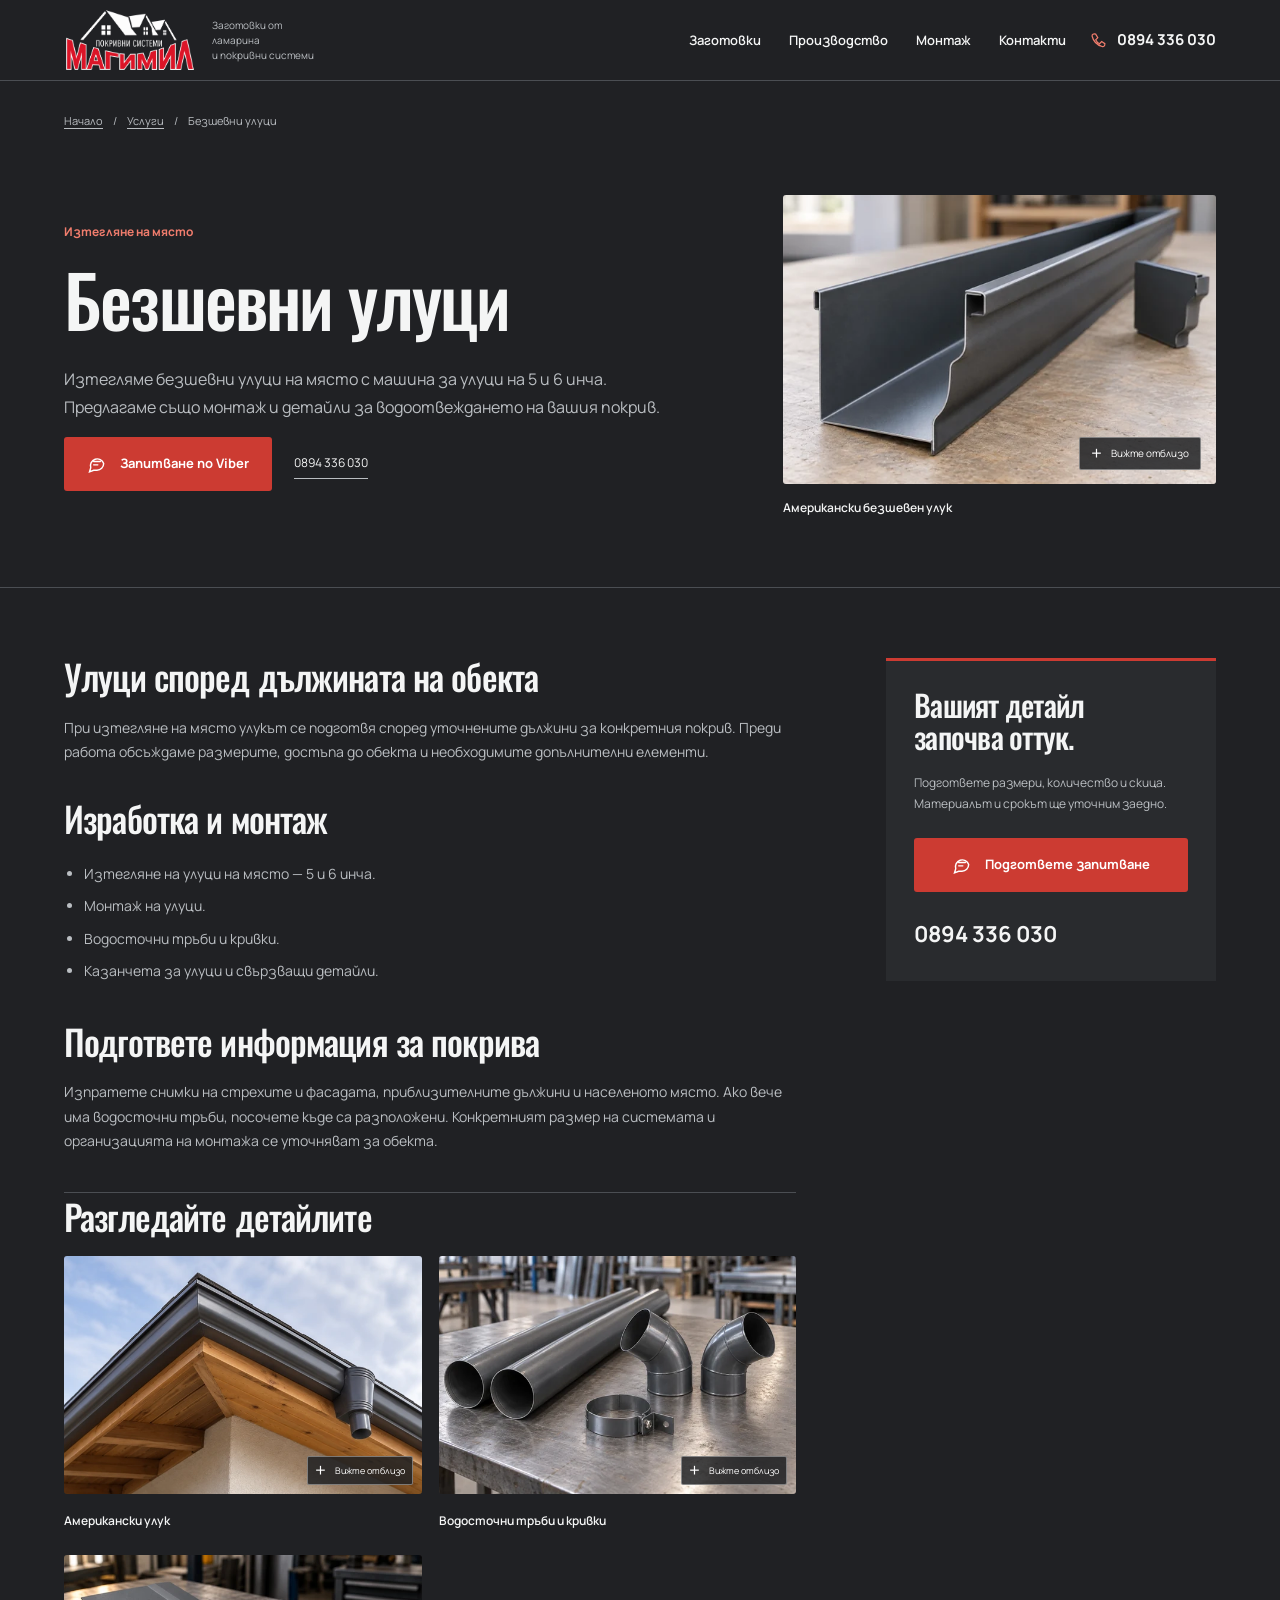
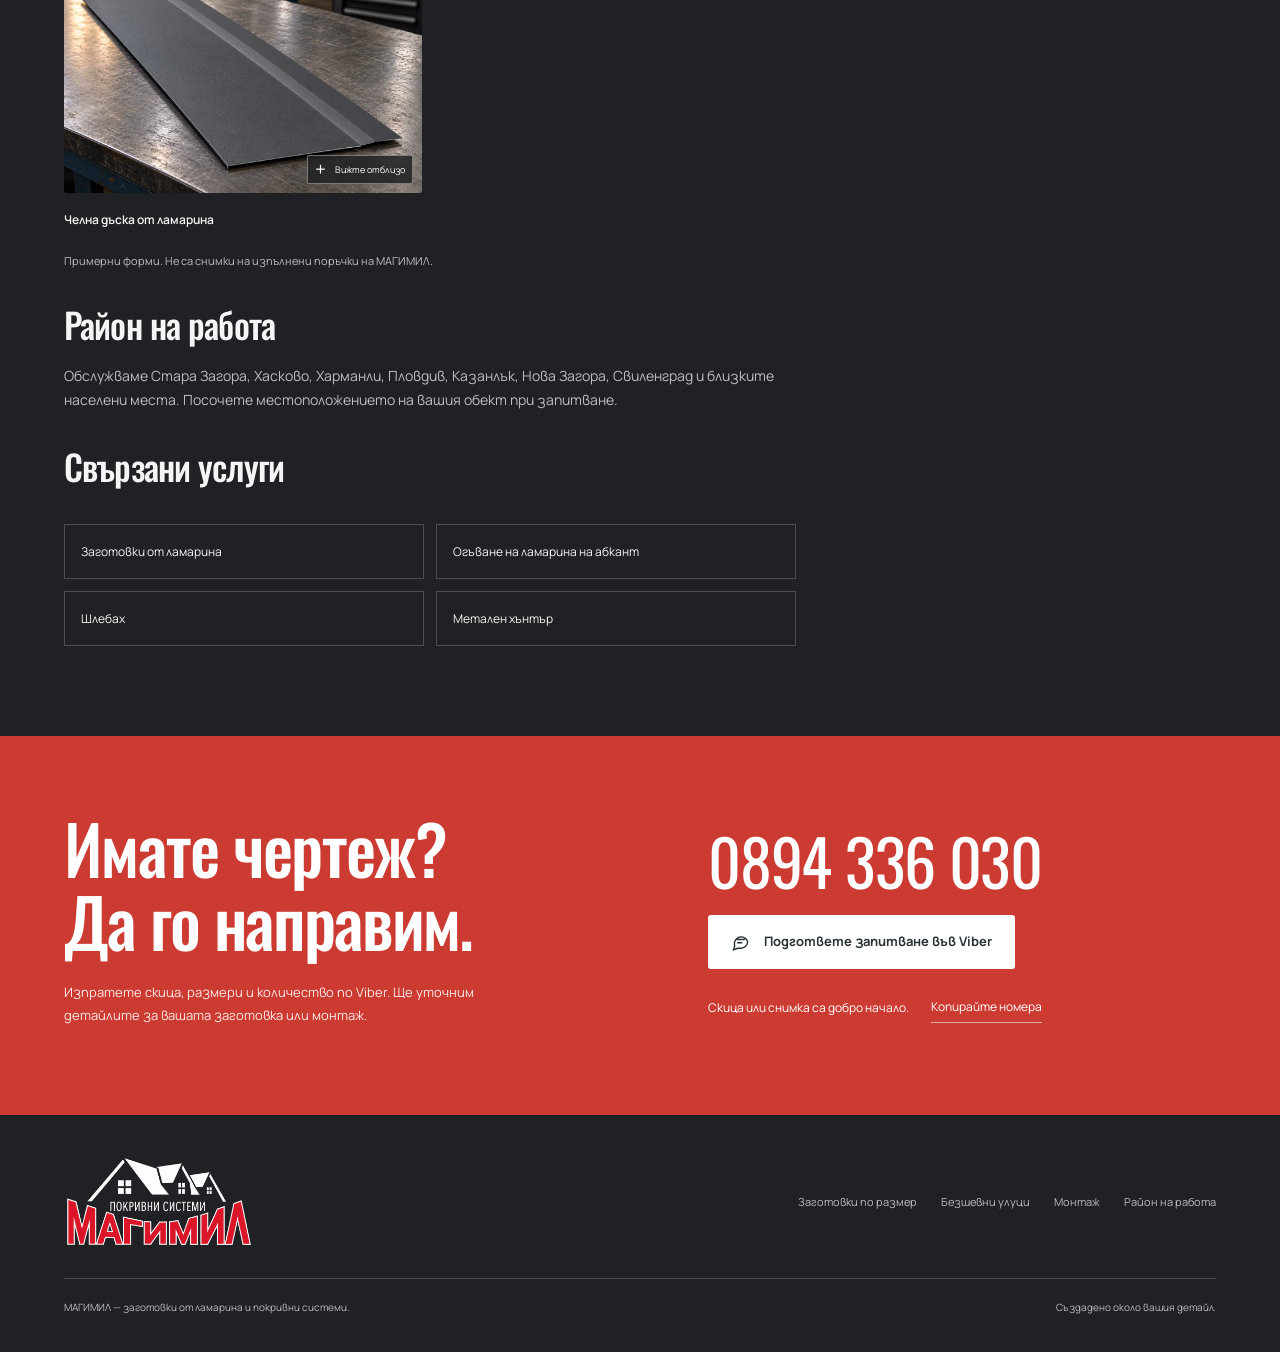
==== bezshevni-uluci/index.html @ cc6c85c7 "Initial commit" ====
<!doctype html>
<html lang="bg" data-theme="dark"><head><meta charset="utf-8"><meta name="viewport" content="width=device-width, initial-scale=1"><meta name="robots" content="noindex,follow"><meta name="theme-color" content="#202124"><title>Безшевни улуци 5 и 6 инча на място | МАГИМИЛ</title><meta name="description" content="Американски безшевни улуци 5 и 6 инча — изтегляне на място и монтаж от МАГИМИЛ. Стара Загора, Хасково, Пловдив и региона. Запитвания по Viber."><link rel="canonical" href="https://magimil.bg/bezshevni-uluci/"><meta property="og:type" content="website"><meta property="og:locale" content="bg_BG"><meta property="og:site_name" content="МАГИМИЛ"><meta property="og:title" content="Безшевни улуци 5 и 6 инча на място | МАГИМИЛ"><meta property="og:description" content="Американски безшевни улуци 5 и 6 инча — изтегляне на място и монтаж от МАГИМИЛ. Стара Загора, Хасково, Пловдив и региона. Запитвания по Viber."><meta property="og:url" content="https://magimil.bg/bezshevni-uluci/"><meta property="og:image" content="https://magimil.bg/assets/photos/gutters-1200.webp"><meta property="og:image:alt" content="Американски безшевен улук с характерен оформен преден ръб и отворено сечение"><meta name="twitter:card" content="summary_large_image"><meta name="twitter:title" content="Безшевни улуци 5 и 6 инча на място | МАГИМИЛ"><meta name="twitter:description" content="Американски безшевни улуци 5 и 6 инча — изтегляне на място и монтаж от МАГИМИЛ. Стара Загора, Хасково, Пловдив и региона. Запитвания по Viber."><meta name="twitter:image" content="https://magimil.bg/assets/photos/gutters-1200.webp"><link rel="icon" type="image/svg+xml" href="../assets/favicon.svg"><link rel="preload" href="../assets/Oswald.ttf" as="font" type="font/ttf" crossorigin><link rel="stylesheet" href="../assets/site.css?v=10"><script type="application/ld+json">{"@context": "https://schema.org", "@graph": [{"@type": "Organization", "@id": "https://magimil.bg/#organization", "name": "МАГИМИЛ", "alternateName": "MAGIMIL", "url": "https://magimil.bg/", "logo": "https://magimil.bg/assets/magimil-logo.png", "telephone": "+359894336030", "areaServed": [{"@type": "City", "name": "Стара Загора"}, {"@type": "City", "name": "Хасково"}, {"@type": "City", "name": "Харманли"}, {"@type": "City", "name": "Пловдив"}, {"@type": "City", "name": "Казанлък"}, {"@type": "City", "name": "Нова Загора"}, {"@type": "City", "name": "Свиленград"}]}, {"@type": "WebSite", "@id": "https://magimil.bg/#website", "name": "МАГИМИЛ", "url": "https://magimil.bg/", "inLanguage": "bg", "publisher": {"@id": "https://magimil.bg/#organization"}}, {"@type": "Service", "name": "Безшевни улуци", "description": "Американски безшевни улуци 5 и 6 инча — изтегляне на място и монтаж от МАГИМИЛ. Стара Загора, Хасково, Пловдив и региона. Запитвания по Viber.", "url": "https://magimil.bg/bezshevni-uluci/", "provider": {"@id": "https://magimil.bg/#organization"}, "areaServed": [{"@type": "City", "name": "Стара Загора"}, {"@type": "City", "name": "Хасково"}, {"@type": "City", "name": "Харманли"}, {"@type": "City", "name": "Пловдив"}, {"@type": "City", "name": "Казанлък"}, {"@type": "City", "name": "Нова Загора"}, {"@type": "City", "name": "Свиленград"}]}, {"@type": "BreadcrumbList", "itemListElement": [{"@type": "ListItem", "position": 1, "name": "Начало", "item": "https://magimil.bg/"}, {"@type": "ListItem", "position": 2, "name": "Безшевни улуци", "item": "https://magimil.bg/bezshevni-uluci/"}]}, {"@type": "WebPage", "@id": "https://magimil.bg/bezshevni-uluci/#webpage", "url": "https://magimil.bg/bezshevni-uluci/", "name": "Безшевни улуци 5 и 6 инча на място | МАГИМИЛ", "description": "Американски безшевни улуци 5 и 6 инча — изтегляне на място и монтаж от МАГИМИЛ. Стара Загора, Хасково, Пловдив и региона. Запитвания по Viber.", "inLanguage": "bg", "isPartOf": {"@id": "https://magimil.bg/#website"}, "about": {"@id": "https://magimil.bg/#organization"}, "primaryImageOfPage": {"@type": "ImageObject", "url": "https://magimil.bg/assets/photos/gutters-1200.webp"}}]}</script><script defer src="../assets/site.js?v=13"></script></head><body><a class="skip-link" href="#main">Към съдържанието</a>
<header class="site-header"><div class="wrap header-inner"><a class="brand" href="../" aria-label="МАГИМИЛ — начална страница"><span class="brand-logo"><img src="../assets/magimil-logo.webp?v=17" alt="МАГИМИЛ — покривни системи" width="1449" height="712" decoding="async"></span><span class="brand-caption">Заготовки от ламарина<br>и покривни системи</span></a><nav id="main-nav" class="main-nav" aria-label="Основна навигация"><a href="../#zagotovki">Заготовки</a><a href="../#proizvodstvo">Производство</a><a href="../montazh/">Монтаж</a><a href="../#kontakti">Контакти</a></nav><a class="header-phone" href="tel:+359894336030"><svg viewBox="0 0 24 24" fill="none" stroke="currentColor" stroke-width="1.7" aria-hidden="true"><path d="m8 3 3 5-3 3c1.2 2.7 2.9 4.4 5.5 5.5l3-3 4.5 3c0 3-1.6 5-4 4C9 18 5 14 3 6 2.5 3.5 5 2 8 3Z"/></svg>0894 336 030</a><button class="menu-button" aria-label="Отворете менюто" aria-expanded="false" aria-controls="main-nav"><svg viewBox="0 0 24 24" fill="none" stroke="currentColor" stroke-width="1.7" aria-hidden="true"><path d="M3 7h18M3 12h18M3 17h18"/></svg></button></div></header><main id="main"><div class="wrap breadcrumb"><a href="../">Начало</a><span>/</span><a href="../#zagotovki">Услуги</a><span>/</span>Безшевни улуци</div><section class="detail-hero"><div class="wrap detail-grid"><div><span class="section-kicker">Изтегляне на място</span><h1>Безшевни улуци</h1><p class="detail-lead">Изтегляме безшевни улуци на място с машина за улуци на 5 и 6 инча. Предлагаме също монтаж и детайли за водоотвеждането на вашия покрив.</p><div class="actions"><button class="button" type="button" data-enquiry="Безшевни улуци"><svg viewBox="0 0 24 24" fill="none" stroke="currentColor" stroke-width="1.7" aria-hidden="true"><path d="M20 11.5a8 8 0 0 1-8 8H8l-5 2 1.5-5A8 8 0 1 1 20 11.5Z"/><path d="M8 9h8M8 13h5" stroke-linecap="round"/></svg>Запитване по Viber</button><a class="text-link" href="tel:+359894336030">0894 336 030</a></div></div><figure class="photo-figure detail-feature"><button type="button" class="photo-zoom" data-photo="../assets/photos/gutters-1200.webp?v=17" data-photo-width="1536" data-photo-real="false" data-photo-title="Американски безшевен улук" data-photo-caption="Конкретното сечение се уточнява по чертеж." aria-label="Увеличете: Американски безшевен улук"><img class="" src="../assets/photos/gutters-1200.webp?v=17" srcset="../assets/photos/gutters-600.webp?v=17 600w, ../assets/photos/gutters-1200.webp?v=17 1200w" sizes="(max-width: 600px) calc(100vw - 40px), (max-width: 850px) 85vw, 45vw" width="1536" height="1024" alt="Илюстративен кадър: Американски безшевен улук с характерен оформен преден ръб и отворено сечение" loading="eager" decoding="async"><span class="photo-zoom-hint">Вижте отблизо</span></button><figcaption><strong>Американски безшевен улук</strong></figcaption></figure></div></section><section class="detail-content"><div class="wrap detail-content-grid"><article class="article"><h2>Улуци според дължината на обекта</h2><p>При изтегляне на място улукът се подготвя според уточнените дължини за конкретния покрив. Преди работа обсъждаме размерите, достъпа до обекта и необходимите допълнителни елементи.</p><h2>Изработка и монтаж</h2><ul><li>Изтегляне на улуци на място — 5 и 6 инча.</li><li>Монтаж на улуци.</li><li>Водосточни тръби и кривки.</li><li>Казанчета за улуци и свързващи детайли.</li></ul><h2>Подгответе информация за покрива</h2><p>Изпратете снимки на стрехите и фасадата, приблизителните дължини и населеното място. Ако вече има водосточни тръби, посочете къде са разположени. Конкретният размер на системата и организацията на монтажа се уточняват за обекта.</p><section class="service-gallery" id="detail-gallery"><h2>Разгледайте детайлите</h2><div class="service-gallery-grid"><figure class="photo-figure "><button type="button" class="photo-zoom" data-photo="../assets/photos/rain-hopper-1200.webp?v=17" data-photo-width="1536" data-photo-real="false" data-photo-title="Американски улук" data-photo-caption="Конкретното сечение се уточнява по чертеж." aria-label="Увеличете: Американски улук"><img class="" src="../assets/photos/rain-hopper-1200.webp?v=17" srcset="../assets/photos/rain-hopper-600.webp?v=17 600w, ../assets/photos/rain-hopper-1200.webp?v=17 1200w" sizes="(max-width: 600px) calc(100vw - 40px), (max-width: 850px) 85vw, 45vw" width="1536" height="1024" alt="Илюстративен кадър: Американски улук в антрацит, монтиран по стрехата на къща" loading="lazy" decoding="async"><span class="photo-zoom-hint">Вижте отблизо</span></button><figcaption><strong>Американски улук</strong></figcaption></figure><figure class="photo-figure "><button type="button" class="photo-zoom" data-photo="../assets/photos/downpipes-1200.webp?v=17" data-photo-width="1536" data-photo-real="false" data-photo-title="Водосточни тръби и кривки" data-photo-caption="Конкретното сечение се уточнява по чертеж." aria-label="Увеличете: Водосточни тръби и кривки"><img class="" src="../assets/photos/downpipes-1200.webp?v=17" srcset="../assets/photos/downpipes-600.webp?v=17 600w, ../assets/photos/downpipes-1200.webp?v=17 1200w" sizes="(max-width: 600px) calc(100vw - 40px), (max-width: 850px) 85vw, 45vw" width="1536" height="1024" alt="Илюстративен кадър: Кръгли ламаринени водосточни тръби, кривки и монтажна скоба" loading="lazy" decoding="async"><span class="photo-zoom-hint">Вижте отблизо</span></button><figcaption><strong>Водосточни тръби и кривки</strong></figcaption></figure><figure class="photo-figure "><button type="button" class="photo-zoom" data-photo="../assets/photos/fascia-flashing-1200.webp?v=17" data-photo-width="1536" data-photo-real="false" data-photo-title="Челна дъска от ламарина" data-photo-caption="Конкретното сечение се уточнява по чертеж." aria-label="Увеличете: Челна дъска от ламарина"><img class="" src="../assets/photos/fascia-flashing-1200.webp?v=17" srcset="../assets/photos/fascia-flashing-600.webp?v=17 600w, ../assets/photos/fascia-flashing-1200.webp?v=17 1200w" sizes="(max-width: 600px) calc(100vw - 40px), (max-width: 850px) 85vw, 45vw" width="1536" height="1024" alt="Илюстративен кадър: Ламаринена челна дъска по предоставена мостра, с широка равна повърхност и плитка надлъжна сгъвка" loading="lazy" decoding="async"><span class="photo-zoom-hint">Вижте отблизо</span></button><figcaption><strong>Челна дъска от ламарина</strong></figcaption></figure></div><p class="photo-disclosure">Примерни форми. Не са снимки на изпълнени поръчки на МАГИМИЛ.</p></section><h2>Район на работа</h2><p>Обслужваме Стара Загора, Хасково, Харманли, Пловдив, Казанлък, Нова Загора, Свиленград и близките населени места. Посочете местоположението на вашия обект при запитване.</p><h2>Свързани услуги</h2><div class="related-links"><a href="../zagotovki-ot-lamarina/">Заготовки от ламарина</a><a href="../ogavane-na-lamarina-abkant/">Огъване на ламарина на абкант</a><a href="../shlebah/">Шлебах</a><a href="../metalen-hantar/">Метален хънтър</a></div></article><aside class="detail-aside"><h2>Вашият детайл<br>започва оттук.</h2><p>Подгответе размери, количество и скица. Материалът и срокът ще уточним заедно.</p><button class="button" type="button" data-enquiry="Безшевни улуци"><svg viewBox="0 0 24 24" fill="none" stroke="currentColor" stroke-width="1.7" aria-hidden="true"><path d="M20 11.5a8 8 0 0 1-8 8H8l-5 2 1.5-5A8 8 0 1 1 20 11.5Z"/><path d="M8 9h8M8 13h5" stroke-linecap="round"/></svg>Подгответе запитване</button><a class="aside-phone" href="tel:+359894336030">0894 336 030</a></aside></div></section><section class="contact" id="kontakti" aria-labelledby="contact-title"><div class="wrap contact-grid"><div><h2 id="contact-title">Имате чертеж?<br>Да го направим.</h2><p>Изпратете скица, размери и количество по Viber. Ще уточним детайлите за вашата заготовка или монтаж.</p></div><div class="contact-actions"><a class="contact-number" href="tel:+359894336030">0894 336 030</a><button class="button" type="button" data-enquiry=""><svg viewBox="0 0 24 24" fill="none" stroke="currentColor" stroke-width="1.7" aria-hidden="true"><path d="M20 11.5a8 8 0 0 1-8 8H8l-5 2 1.5-5A8 8 0 1 1 20 11.5Z"/><path d="M8 9h8M8 13h5" stroke-linecap="round"/></svg>Подгответе запитване във Viber</button><div class="contact-secondary"><span>Скица или снимка са добро начало.</span><button class="text-link" data-copy-phone type="button" style="background:none;color:inherit;border-top:0;border-left:0;border-right:0;cursor:pointer">Копирайте номера</button></div></div></div></section></main><footer class="site-footer"><div class="wrap"><div class="footer-top"><a href="../" class="footer-title" aria-label="МАГИМИЛ — начална страница"><span class="brand-logo footer-logo"><img src="../assets/magimil-logo.webp?v=17" alt="МАГИМИЛ — покривни системи" width="1449" height="712" loading="lazy" decoding="async"></span></a><div class="footer-links"><a href="../zagotovki-ot-lamarina/">Заготовки по размер</a><a href="../bezshevni-uluci/">Безшевни улуци</a><a href="../montazh/">Монтаж</a><a href="../#rayon">Район на работа</a></div></div><div class="footer-bottom"><p>МАГИМИЛ — заготовки от ламарина и покривни системи.</p><span>Създадено около вашия детайл.</span></div></div></footer>
<div class="mobile-contact" aria-label="Бърза връзка"><a class="button button-outline" href="tel:+359894336030"><svg viewBox="0 0 24 24" fill="none" stroke="currentColor" stroke-width="1.7" aria-hidden="true"><path d="m8 3 3 5-3 3c1.2 2.7 2.9 4.4 5.5 5.5l3-3 4.5 3c0 3-1.6 5-4 4C9 18 5 14 3 6 2.5 3.5 5 2 8 3Z"/></svg>Обадете се</a><button class="button" type="button" data-enquiry=""><svg viewBox="0 0 24 24" fill="none" stroke="currentColor" stroke-width="1.7" aria-hidden="true"><path d="M20 11.5a8 8 0 0 1-8 8H8l-5 2 1.5-5A8 8 0 1 1 20 11.5Z"/><path d="M8 9h8M8 13h5" stroke-linecap="round"/></svg>Чертеж по Viber</button></div>
<dialog id="viber-dialog" aria-labelledby="dialog-title"><div class="dialog-header"><h2 id="dialog-title">Да уточним детайла.</h2><button class="close-dialog" data-close-dialog aria-label="Затворете запитването">×</button></div><p class="dialog-note">Допълнете текста, копирайте го и го поставете във Viber. Приложете чертежа или снимката директно в разговора. Този сайт не изпраща съобщения и файлове.</p><label for="enquiry-message" class="field-label">Вашето запитване</label><textarea id="enquiry-message">Здравейте, МАГИМИЛ!
Интересувам се от заготовки от ламарина.

Размери / скица: ...
Количество: ...
Материал / цвят, ако са избрани: ...
Населено място на обекта: ...
Желан срок: ...

Ще приложа снимка или чертеж във Viber.</textarea><div class="dialog-actions"><button class="button" data-copy-message>Копирайте запитването</button><a class="button button-outline" href="viber://chat?number=%2B359894336030">Отворете Viber</a></div><p id="dialog-status" class="dialog-status" role="status" aria-live="polite"></p><p class="dialog-note" style="margin:16px 0 0">Ако Viber не се отвори, добавете номера в приложението. Изисква се инсталиран Viber; връзката предстои да се провери с фирмения профил.</p><div class="dialog-phone"><strong>+359 894 336 030</strong><button data-copy-phone>Копирайте номера</button></div></dialog><dialog class="photo-dialog" id="photo-dialog" aria-labelledby="photo-title"><div class="photo-dialog-top"><h2 id="photo-title">Детайл отблизо</h2><button type="button" class="close-dialog" data-close-photo aria-label="Затворете снимката">×</button></div><img id="photo-large" alt="" width="1536" height="1024"><p class="photo-dialog-caption">Конкретното сечение се уточнява по чертеж.</p></dialog><div id="toast" class="toast" role="status" aria-live="polite"></div><noscript><div class="noscript-note">Можете да разгледате всички услуги и да се обадите на <a href="tel:+359894336030">0894 336 030</a>. За изпращане на чертеж добавете +359 894 336 030 във Viber.</div></noscript></body></html>
---- assets/site.css ----
@font-face{font-family:Oswald;src:url('./Oswald.ttf') format('truetype');font-weight:200 700;font-display:swap}
@font-face{font-family:Manrope;src:url('./Manrope.ttf') format('truetype');font-weight:200 800;font-display:swap}
:root{--bg:#202124;--surface:#292b2e;--surface2:#313337;--ink:#f4f5f5;--muted:#babec2;--line:#4b4e53;--accent:#cc3b32;--accent-hover:#b82e28;--soft:#f17d6d;--hero-glow:#5e3536;--paper:#e8ebeb;--paper-ink:#263136;--header:#202124;--shadow:0 24px 80px #0003;--max:1380px;color-scheme:dark}
html[data-theme=light]{--bg:#f2f5f5;--surface:#fff;--surface2:#e3ebec;--ink:#183a40;--muted:#53686d;--line:#bdcccf;--accent:#196474;--accent-hover:#124f5b;--soft:#a32e30;--hero-glow:#c3d5d9;--paper:#e3ebec;--paper-ink:#183a40;--header:#f2f5f5;--shadow:0 24px 80px #183a4012;color-scheme:light}
*{box-sizing:border-box}html{scroll-behavior:smooth;scroll-padding-top:105px}body{margin:0;background:var(--bg);color:var(--ink);font:15px/1.75 Manrope,sans-serif;-webkit-font-smoothing:antialiased}button,input,textarea{font:inherit}button,a{-webkit-tap-highlight-color:transparent}a{color:inherit;text-decoration:none}button{cursor:pointer}img{max-width:100%;display:block}svg{display:block}button:disabled{cursor:default}button,a,summary{touch-action:manipulation}button:focus-visible,a:focus-visible,summary:focus-visible,input:focus-visible,textarea:focus-visible{outline:3px solid var(--soft);outline-offset:5px}::selection{background:var(--accent);color:white}.wrap{width:90%;max-width:var(--max);margin:auto}.skip-link{position:fixed;left:15px;top:-100px;z-index:100;background:var(--accent);padding:14px;color:#fff}.skip-link:focus{top:12px}.preview-bar{background:var(--paper);color:var(--paper-ink);font-size:11px;line-height:1.3}.preview-bar .wrap{display:flex;align-items:center;justify-content:space-between;min-height:44px;gap:15px}.preview-label{font-weight:700}.preview-label span{font-weight:400;margin-left:12px}.theme-options{display:flex;gap:4px;align-items:center}.theme-button{background:transparent;color:inherit;border:1px solid transparent;padding:7px 11px;border-radius:3px;font-size:11px;display:flex;align-items:center;gap:7px}.theme-button[aria-pressed=true]{background:var(--paper-ink);color:var(--paper)}.swatch{width:9px;height:9px;border-radius:50%;background:#cc3b32}.swatch.light{background:#3896a8}.site-header{background:var(--header);position:relative;border-bottom:1px solid var(--line);z-index:10}.header-inner{height:104px;display:flex;align-items:center;gap:40px}.brand{display:flex;align-items:center;gap:16px;margin-right:auto}.brand-logo{position:relative;overflow:hidden;width:145px;height:82px;flex-shrink:0;border-radius:2px;background:#550a0a}.brand-logo img{width:650px;max-width:none;position:absolute;left:-23px;top:-22px}.brand-caption{font-size:10px;line-height:1.5;max-width:110px;color:var(--muted)}.main-nav{display:flex;align-items:center;gap:28px;font-size:13px;font-weight:600}.main-nav a{position:relative;padding:10px 0}.main-nav a:after{content:'';position:absolute;bottom:2px;height:2px;background:var(--accent);left:0;right:100%;transition:right .2s}.main-nav a:hover:after{right:0}.header-phone{display:flex;align-items:center;gap:10px;font-size:15px;font-weight:700}.header-phone svg{width:17px;height:17px;color:var(--soft)}.menu-button{display:none;background:transparent;border:1px solid var(--line);color:var(--ink);width:48px;height:44px;border-radius:2px;align-items:center;justify-content:center}.menu-button svg{width:22px}.hero{overflow:hidden;position:relative;min-height:690px}.hero:before{content:'';position:absolute;width:64%;height:100%;right:-12%;top:0;background:radial-gradient(ellipse at 60% 40%,var(--hero-glow),transparent 68%);opacity:.5;pointer-events:none}.hero-grid{position:relative;padding-top:68px;min-height:590px;display:grid;grid-template-columns:1fr 1.12fr;align-items:start}.hero-copy{position:relative;z-index:2;max-width:590px}.hero-intro{display:flex;gap:12px;align-items:center;font-size:12px;color:var(--muted);margin:0 0 25px}.hero-intro:before{content:'';width:22px;height:2px;background:var(--accent)}h1,h2,h3,p{margin-top:0}h1,h2,h3{font-family:Oswald,sans-serif;font-weight:500;line-height:1.08;letter-spacing:-.025em}h1{font-size:clamp(66px,6.1vw,100px);margin-bottom:27px}h1 span{display:block}.hero-description{max-width:410px;font-size:14px;line-height:1.8;color:var(--muted);margin-bottom:29px}.actions{display:flex;align-items:center;gap:22px;flex-wrap:wrap}.button{border:1px solid transparent;background:var(--accent);color:#fff;min-height:54px;padding:15px 22px;display:inline-flex;align-items:center;justify-content:center;gap:13px;font-size:13px;font-weight:700;border-radius:3px;line-height:1.5;transition:background .2s}.button:hover{background:var(--accent-hover)}.button svg{width:20px;height:20px;flex-shrink:0}.button-outline{border-color:var(--line);background:transparent;color:var(--ink)}.button-outline:hover{background:var(--surface2)}.text-link{font-size:12px;border-bottom:1px solid var(--muted);padding:6px 0;line-height:1.5;display:inline-block}.text-link:hover{color:var(--soft);border-color:var(--soft)}.hero-art{position:relative;min-height:495px;margin:0 -6vw 0 -8vw;align-self:center;pointer-events:none}.hero-art:after{content:'';position:absolute;bottom:50px;left:15%;right:5%;height:50px;background:#0003;filter:blur(22px);border-radius:50%;transform:rotate(-12deg);z-index:-1}.hero-art img{width:100%;height:500px;object-fit:contain;filter:drop-shadow(0 25px 30px #0003);animation:arrive .8s ease-out both}.art-note{position:absolute;right:10%;bottom:0;font-size:10px;color:var(--muted);letter-spacing:0;font-style:normal}.hero-bottom{display:flex;align-items:center;justify-content:space-between;padding:28px 0 30px;border-top:1px solid var(--line);gap:30px}.hero-bottom p{margin:0;font-size:12px;color:var(--muted)}.hero-bottom strong{color:var(--ink);font-weight:600}.capacity{display:flex;align-items:center;gap:14px}.capacity b{font-family:Oswald,sans-serif;font-size:36px;line-height:1;font-weight:500}.capacity span{font-size:11px;line-height:1.5;color:var(--muted);max-width:110px}.service-ticker{display:flex;align-items:center;justify-content:space-between;gap:20px;background:var(--accent);color:#fff;padding:17px 5%;font-size:12px;line-height:1.5}.service-ticker span{display:flex;gap:12px;align-items:center}.service-ticker span:before{content:'';width:5px;height:5px;background:#fff;transform:rotate(45deg)}.section{padding:102px 0}.section-heading{display:flex;justify-content:space-between;align-items:end;gap:40px;margin-bottom:40px}.section-heading h2{font-size:clamp(40px,4.2vw,66px);margin:0;max-width:700px}.section-heading p{color:var(--muted);max-width:350px;font-size:13px;margin:0 0 5px}.catalogue{background:var(--surface)}.filter-bar{display:flex;flex-wrap:wrap;gap:6px;margin-bottom:30px}.filter{color:var(--muted);background:transparent;border:1px solid var(--line);border-radius:3px;min-height:42px;padding:8px 17px;font-size:12px}.filter[aria-pressed=true]{background:var(--ink);color:var(--bg);border-color:var(--ink)}.catalogue-grid{display:grid;grid-template-columns:repeat(3,minmax(0,1fr));gap:16px}.product{display:flex;flex-direction:column;border:1px solid var(--line);background:var(--bg);padding:25px 28px 24px;min-height:335px;transition:border-color .2s}.product:hover{border-color:var(--soft)}.product[hidden]{display:none}.profile-figure{height:145px;display:flex;align-items:center;justify-content:center;position:relative}.profile-figure svg{width:210px;height:140px;overflow:visible;color:var(--muted);transition:color .2s}.product:hover .profile-figure svg{color:var(--ink)}.profile-figure .fold-line{stroke:var(--soft)}.product-top{display:flex;justify-content:space-between;align-items:center;margin-bottom:10px;font-size:10px;color:var(--muted)}.product h3{font-size:28px;letter-spacing:-.015em;margin:7px 0 12px}.product p{font-size:12px;line-height:1.8;color:var(--muted);margin:0 0 20px}.product-bottom{margin-top:auto;display:flex;align-items:center;justify-content:space-between;font-size:11px;font-weight:600}.product-bottom svg{width:20px;height:20px;color:var(--soft)}.catalogue-foot{margin:28px 0 0;display:flex;justify-content:space-between;gap:20px;font-size:12px;color:var(--muted)}.catalogue-foot p{margin:0;max-width:680px}.section-kicker{color:var(--soft);font-size:12px;font-weight:700;display:block;margin-bottom:18px}.workshop-grid{display:grid;grid-template-columns:1.05fr 1fr;gap:80px;align-items:center}.workshop h2{font-size:clamp(42px,4.4vw,70px);margin-bottom:28px}.workshop-copy>p{color:var(--muted);font-size:14px;max-width:540px}.equipment-list{margin:32px 0 26px}.equipment-row{display:flex;justify-content:space-between;align-items:baseline;gap:20px;border-bottom:1px solid var(--line);padding:13px 0;font-size:12px}.equipment-row span{color:var(--muted)}.equipment-row strong{font-weight:700;text-align:right}.machine-frame{position:relative;background:#190506;border-radius:3px;box-shadow:var(--shadow);overflow:hidden}.machine-frame img{width:100%;aspect-ratio:1.37;object-fit:cover;object-position:50% 45%}.machine-caption{display:flex;justify-content:space-between;gap:20px;padding:18px 20px;color:#d2c7c7;font-size:10px;background:#300d0d;line-height:1.6}.machine-caption strong{color:#fff;font-size:11px;font-weight:600}.equipment-label{position:absolute;right:22px;top:22px;border:1px solid #ffffff50;background:#202124b3;color:#fff;padding:8px 12px;font-size:10px}.installation{background:var(--paper);color:var(--paper-ink)}.installation-grid{display:grid;grid-template-columns:.9fr 1.1fr;gap:70px;align-items:center}.installation h2{font-size:clamp(42px,4.5vw,70px);margin-bottom:25px}.installation p{font-size:14px;max-width:480px;color:#536268}.installation .text-link{border-color:#536268}.roof-sketch{position:relative;min-height:310px;display:flex;align-items:center;justify-content:center}.roof-sketch svg{width:100%;max-width:580px;overflow:visible}.roof-note{position:absolute;bottom:5px;left:10%;font-size:10px;color:#536268}.process-grid{display:grid;grid-template-columns:.9fr 1.1fr;gap:100px}.process h2{font-size:clamp(42px,4.3vw,68px);margin-bottom:30px}.process-intro>p{color:var(--muted);font-size:14px;max-width:400px}.steps{padding:0;margin:0;list-style:none;counter-reset:steps}.steps li{display:grid;grid-template-columns:48px 1fr;gap:20px;border-top:1px solid var(--line);padding:25px 0;counter-increment:steps}.steps li:before{content:'0' counter(steps);font-family:Oswald,sans-serif;font-size:26px;color:var(--soft);line-height:1.3}.steps h3{font-family:Manrope,sans-serif;font-size:15px;line-height:1.5;letter-spacing:0;margin:0 0 8px;font-weight:700}.steps p{color:var(--muted);font-size:12px;margin:0;max-width:490px}.regions{background:var(--surface)}.regions-grid{display:grid;grid-template-columns:1fr 1fr;gap:90px;align-items:center}.regions h2{font-size:clamp(40px,4vw,64px);margin:0 0 25px}.regions p{color:var(--muted);font-size:13px;max-width:500px}.city-list{display:flex;flex-wrap:wrap;gap:9px;list-style:none;margin:25px 0 0;padding:0}.city-list li{border:1px solid var(--line);padding:7px 13px;font-size:11px}.region-map{width:100%;height:auto;max-height:350px}.region-map .map-outline{fill:var(--bg);stroke:var(--line);stroke-width:2}.region-map .map-road{fill:none;stroke:var(--line);stroke-width:1.5;stroke-dasharray:3 7}.region-map circle{fill:var(--soft);stroke:var(--surface);stroke-width:5}.region-map text{font:12px Manrope,sans-serif;fill:var(--ink)}.region-map .map-muted{fill:var(--muted);font-size:10px}.faq-grid{display:grid;grid-template-columns:.7fr 1.3fr;gap:100px}.faq h2{font-size:clamp(40px,4vw,64px);margin-bottom:20px}.faq-intro p{color:var(--muted);font-size:13px;max-width:300px}.faq-list details{border-top:1px solid var(--line)}.faq-list details:last-child{border-bottom:1px solid var(--line)}.faq-list summary{cursor:pointer;padding:22px 40px 22px 0;list-style:none;position:relative;font-size:14px;font-weight:600}.faq-list summary::-webkit-details-marker{display:none}.faq-list summary:after{content:'+';position:absolute;right:5px;top:17px;color:var(--soft);font-size:24px;font-weight:400}.faq-list details[open] summary:after{content:'−'}.faq-list details p{color:var(--muted);font-size:13px;margin:0 35px 25px 0}.contact{padding:75px 0;background:var(--accent);color:#fff}.contact-grid{display:grid;grid-template-columns:1fr .9fr;gap:80px;align-items:center}.contact h2{font-size:clamp(44px,5.3vw,84px);margin-bottom:24px}.contact p{font-size:13px;max-width:450px;color:#ffffffe0}.contact-actions{display:flex;flex-direction:column;align-items:flex-start;gap:23px}.contact-number{font-family:Oswald,sans-serif;font-size:clamp(42px,5vw,76px);line-height:1;font-weight:400;letter-spacing:-.02em}.contact .button{background:#fff;color:#293237}.contact .button:hover{background:#e1e9eb}.contact-secondary{display:flex;gap:22px;align-items:center;font-size:12px}.contact .text-link{border-color:#ffffff90}.site-footer{padding:36px 0;font-size:11px;color:var(--muted)}.footer-top{display:flex;justify-content:space-between;align-items:center;gap:20px}.footer-title{font-family:Oswald,sans-serif;font-size:27px;color:var(--ink);font-weight:500}.footer-links{display:flex;flex-wrap:wrap;gap:24px}.footer-bottom{border-top:1px solid var(--line);padding-top:20px;margin-top:25px;display:flex;justify-content:space-between;gap:30px;font-size:10px}.footer-bottom p{margin:0;max-width:750px}.mobile-contact{display:none}.toast{position:fixed;bottom:30px;left:50%;transform:translateX(-50%);background:var(--ink);color:var(--bg);padding:13px 22px;border-radius:3px;box-shadow:var(--shadow);z-index:100;font-size:13px;max-width:90%;text-align:center}.toast:empty{display:none}dialog{width:min(92vw,590px);max-height:90vh;overflow:auto;background:var(--surface);color:var(--ink);border:1px solid var(--line);border-radius:6px;padding:35px;box-shadow:var(--shadow)}dialog::backdrop{background:#12171bd9;backdrop-filter:blur(5px)}.dialog-header{display:flex;justify-content:space-between;align-items:start;gap:20px;margin-bottom:18px}.dialog-header h2{font-size:36px;margin:0}.close-dialog{background:transparent;color:var(--ink);border:1px solid var(--line);width:38px;height:38px;font-size:24px;line-height:1;border-radius:2px}.dialog-note{color:var(--muted);font-size:12px}.field-label{display:block;font-size:12px;font-weight:600;margin:20px 0 7px}textarea{width:100%;min-height:195px;resize:vertical;background:var(--bg);border:1px solid var(--line);color:var(--ink);padding:14px;font-size:13px;line-height:1.8;border-radius:3px}.dialog-actions{display:flex;flex-wrap:wrap;gap:10px;margin-top:16px}.dialog-phone{padding:17px 0 0;margin:16px 0 0;border-top:1px solid var(--line);display:flex;flex-wrap:wrap;justify-content:space-between;align-items:center;gap:10px;font-size:12px}.dialog-phone button{background:transparent;color:var(--soft);border:none;padding:7px}.breadcrumb{padding:30px 0;font-size:11px;color:var(--muted)}.breadcrumb a{text-decoration:underline;text-underline-offset:3px}.breadcrumb span{margin:0 10px}.detail-hero{padding:35px 0 70px;border-bottom:1px solid var(--line)}.detail-grid{display:grid;grid-template-columns:1.2fr .8fr;gap:70px;align-items:center}.detail-hero h1{font-size:clamp(48px,5.6vw,86px)}.detail-lead{max-width:620px;font-size:16px;color:var(--muted)}.detail-art{background:var(--surface);padding:40px;min-height:290px;display:flex;align-items:center;justify-content:center;flex-direction:column;gap:25px;border:1px solid var(--line)}.detail-art .profile-figure{width:100%;height:180px}.detail-art .profile-figure svg{width:260px;height:180px}.detail-art p{font-size:11px;color:var(--muted);margin:0;text-align:center}.detail-content{padding:70px 0 90px}.detail-content-grid{display:grid;grid-template-columns:1fr 330px;gap:90px;align-items:start}.article h2{font-size:35px;margin:35px 0 20px}.article h2:first-child{margin-top:0}.article p,.article li{color:var(--muted);font-size:14px}.article ul{padding-left:20px}.article li{padding:4px 0}.detail-aside{background:var(--surface);padding:28px;border-top:3px solid var(--accent);position:sticky;top:30px}.detail-aside h2{font-size:30px;margin-bottom:18px}.detail-aside p{font-size:12px;color:var(--muted);margin-bottom:24px}.detail-aside .button{width:100%;padding-left:10px;padding-right:10px}.detail-aside .aside-phone{display:block;font-size:22px;font-weight:700;margin-top:23px}.related-links{margin-top:38px;display:grid;grid-template-columns:1fr 1fr;gap:12px}.related-links a{border:1px solid var(--line);padding:16px;font-size:12px}.related-links a:hover{border-color:var(--soft)}.noscript-note{margin:20px;padding:20px;border:1px solid var(--line);font-size:13px}body:has(dialog[open]){overflow:hidden}@keyframes arrive{from{opacity:0;transform:translate(16px,10px)}to{opacity:1;transform:translate(0,0)}}
img{height:auto}.brand-logo img{height:auto}.detail-grid>*{min-width:0}.detail-art .profile-figure svg{max-width:100%}.dialog-status{font-size:12px;color:var(--ink);background:var(--surface2);padding:10px 12px;border-left:3px solid var(--soft);margin:16px 0 0}.dialog-status:empty{display:none}
@media(min-width:1650px){.hero-art{margin-right:-40px;margin-left:-60px}.hero-grid{min-height:650px}.hero-art img{height:560px}.hero{min-height:740px}}
@media(max-width:1150px){.brand-caption{display:none}.header-inner{gap:28px}.main-nav{gap:20px}.hero-grid{padding-top:55px;min-height:570px}h1{font-size:75px}.hero-art{margin-left:-65px}.hero-art img{height:470px}.hero-description{max-width:340px}.section{padding:80px 0}.workshop-grid,.installation-grid,.regions-grid{gap:45px}.process-grid,.faq-grid{gap:60px}.product{padding:22px;min-height:350px}.contact-grid{gap:50px}.detail-content-grid{gap:40px;grid-template-columns:1fr 290px}}
@media(max-width:850px){.header-inner{height:92px}.main-nav{display:none;position:absolute;left:0;right:0;top:100%;background:var(--surface);border-bottom:1px solid var(--line);padding:18px 5%;box-shadow:0 20px 30px #0002}.main-nav.is-open{display:flex;flex-direction:column;align-items:stretch;gap:0}.main-nav a{padding:14px 0}.menu-button{display:flex}.header-phone{font-size:13px}.brand-logo{transform:scale(.85);transform-origin:left center;width:145px;margin-right:-22px}.hero-grid{grid-template-columns:1fr 1fr;min-height:540px}h1{font-size:66px}.hero-description{font-size:13px}.hero-art{margin-left:-70px;margin-right:-50px;min-height:420px}.hero-art img{height:400px}.hero .actions{gap:13px}.hero .button{font-size:12px;padding:15px}.hero-bottom{gap:20px}.hero-bottom p{font-size:10px}.capacity b{font-size:30px}.service-ticker{gap:15px;font-size:10px}.service-ticker span:last-child{display:none}.catalogue-grid{grid-template-columns:1fr 1fr}.section-heading{gap:25px}.section-heading p{max-width:270px}.workshop-grid{grid-template-columns:1fr;gap:40px}.workshop-copy{max-width:700px}.machine-frame{max-width:750px}.machine-frame img{aspect-ratio:1.7}.installation-grid{grid-template-columns:1fr;gap:35px}.installation-copy{max-width:650px}.installation p{max-width:650px}.roof-sketch{min-height:270px}.process-grid,.regions-grid,.faq-grid{grid-template-columns:1fr;gap:35px}.process-intro>p,.faq-intro p{max-width:600px}.region-map{max-width:580px;margin:auto}.contact-grid{gap:35px;grid-template-columns:1fr 1fr}.contact-number{font-size:46px}.detail-grid{gap:35px;grid-template-columns:1.2fr .8fr}.detail-content-grid{grid-template-columns:1fr}.detail-aside{position:static;max-width:550px}}
@media(max-width:600px){body{font-size:14px}.wrap{width:calc(100% - 40px)}.preview-bar .wrap{width:calc(100% - 24px);min-height:48px;gap:5px}.preview-label{font-size:10px}.preview-label span{display:none}.theme-button{font-size:10px;padding:7px 8px;gap:5px}.header-inner{height:82px;gap:16px}.header-phone{font-size:12px;gap:7px}.header-phone svg{width:14px}.brand-logo{transform:scale(.76);margin-right:-34px}.menu-button{width:40px;height:40px;flex-shrink:0}.hero{min-height:0}.hero-grid{display:flex;flex-direction:column;padding-top:35px;min-height:0}.hero-intro{font-size:10px;margin-bottom:20px;gap:9px}.hero-intro:before{width:16px}h1{font-size:clamp(53px,14.3vw,80px);line-height:1.06;letter-spacing:-.025em;margin-bottom:23px}.hero-copy{width:100%;max-width:none}.hero-description{font-size:13px;max-width:350px;margin-bottom:24px}.actions{gap:16px}.button{font-size:12px;min-height:52px;padding:15px 18px}.hero .actions .button{font-size:12px;padding:15px 17px}.hero .text-link{font-size:11px}.hero-art{width:calc(100% + 60px);margin:-3px -30px 15px;min-height:265px;height:290px}.hero-art img{height:290px}.hero-art:after{bottom:38px}.art-note{font-size:8px;bottom:0;right:7%}.hero-bottom{padding:21px 0 23px;gap:15px;align-items:start}.hero-bottom>p{max-width:170px;font-size:10px;line-height:1.6}.hero-bottom>p strong{display:block}.capacity{gap:9px}.capacity b{font-size:30px;white-space:nowrap}.capacity span{font-size:9px;max-width:80px}.service-ticker{padding:14px 20px;gap:10px;font-size:10px;justify-content:space-between}.service-ticker span{gap:7px}.service-ticker span:before{width:4px;height:4px}.service-ticker span:nth-child(3){display:none}.section{padding:60px 0}.section-heading{display:block;margin-bottom:28px}.section-heading h2{font-size:42px;margin-bottom:19px}.section-heading p{max-width:100%;font-size:12px}.filter-bar{gap:6px;margin-bottom:22px}.filter{font-size:11px;padding:8px 11px;min-height:40px}.catalogue-grid{grid-template-columns:1fr;gap:12px}.product{min-height:290px;padding:22px 24px}.profile-figure{height:120px}.profile-figure svg{height:120px;width:190px}.product h3{font-size:29px}.product p{font-size:12px}.product-top{margin-bottom:0}.catalogue-foot{display:block;font-size:11px}.catalogue-foot .text-link{margin-top:15px}.workshop h2,.installation h2,.process h2,.regions h2,.faq h2{font-size:43px}.workshop-copy>p,.installation p,.process-intro>p{font-size:13px}.equipment-row{font-size:11px;gap:12px}.equipment-row span{max-width:180px}.machine-frame{margin:0 -6px}.machine-frame img{aspect-ratio:1.35}.machine-caption{font-size:9px;padding:14px;gap:12px}.machine-caption strong{font-size:10px}.equipment-label{top:13px;right:13px;font-size:9px;padding:6px 9px}.roof-sketch{min-height:235px}.roof-note{font-size:9px}.steps li{grid-template-columns:35px 1fr;gap:13px;padding:22px 0}.steps h3{font-size:14px}.steps p{font-size:12px}.city-list{gap:7px}.city-list li{font-size:10px;padding:7px 10px}.region-map{margin:15px -8px 0;width:calc(100% + 16px)}.faq-list summary{font-size:13px;padding:20px 35px 20px 0}.faq-list details p{font-size:12px}.contact{padding:55px 0}.contact-grid{grid-template-columns:1fr;gap:24px}.contact h2{font-size:51px;margin-bottom:20px}.contact-actions{gap:24px}.contact-number{font-size:55px}.contact p{margin-bottom:0}.site-footer{padding:30px 0 105px}.footer-top{align-items:start;flex-direction:column;gap:18px}.footer-links{gap:17px}.footer-bottom{flex-direction:column;gap:12px}.mobile-contact{display:grid;grid-template-columns:1fr 1.25fr;position:fixed;bottom:0;left:0;right:0;z-index:30;background:var(--bg);border-top:1px solid var(--line);padding:9px 14px calc(9px + env(safe-area-inset-bottom));gap:9px;box-shadow:0 -4px 25px #0002}.mobile-contact .button{min-height:44px;padding:10px;font-size:12px}.mobile-contact svg{width:17px;height:17px}.toast{bottom:90px;width:max-content;max-width:90%}dialog{padding:23px;max-height:85vh}.dialog-header h2{font-size:30px}.dialog-actions .button{flex:1;padding:12px;font-size:11px}.breadcrumb{padding:23px 0;font-size:10px}.detail-hero{padding:15px 0 45px}.detail-grid{grid-template-columns:1fr;gap:30px}.detail-hero h1{font-size:50px}.detail-lead{font-size:14px}.detail-art{padding:20px;min-height:230px}.detail-art .profile-figure{height:150px}.detail-content{padding:45px 0 60px}.detail-content-grid{gap:35px}.article h2{font-size:31px}.article p,.article li{font-size:13px}.related-links{grid-template-columns:1fr}.contact-secondary{font-size:11px;gap:18px}.section-kicker{font-size:11px;margin-bottom:15px}}
.product-with-photo{padding:0;min-height:0;overflow:hidden}.product-photo{position:relative;aspect-ratio:3/2;overflow:hidden;background:var(--surface2)}.product-photo img{width:100%;height:100%;object-fit:cover}.photo-badge{position:absolute;bottom:12px;left:14px;padding:3px 8px;color:#fff;background:#202124d9;font-size:9px;line-height:1.7;border-radius:2px}.product-info{display:flex;flex-direction:column;flex:1;padding:23px 25px 25px}.product-info h3{margin:4px 0 13px}.product-info .product-top{margin-bottom:9px}.product-info p{margin-bottom:20px}.photo-figure{margin:0;min-width:0}.photo-zoom{position:relative;display:block;padding:0;width:100%;border:0;background:var(--surface2);border-radius:3px;overflow:hidden;color:#fff;cursor:zoom-in}.photo-zoom img{width:100%;height:auto;aspect-ratio:3/2;object-fit:cover}.photo-zoom-hint{position:absolute;right:15px;bottom:14px;display:inline-flex;align-items:center;gap:9px;padding:6px 11px;background:#202124d9;border:1px solid #ffffff60;color:#fff;font-size:10px;border-radius:2px}.photo-zoom-hint:before{content:'+';font-size:19px;line-height:1;font-weight:400}.photo-figure figcaption{display:flex;justify-content:space-between;align-items:baseline;gap:18px;padding:14px 0 0;line-height:1.6}.photo-figure figcaption strong{font-size:13px;font-weight:600}.photo-figure figcaption span{font-size:9px;color:var(--muted);white-space:nowrap}.detail-gallery-section{background:var(--bg)}.close-details-grid{display:grid;grid-template-columns:1fr 1fr;gap:34px 25px}.photo-disclosure{color:var(--muted);font-size:11px;line-height:1.8;margin:25px 0 0;max-width:850px}.workshop{border-top:1px solid var(--line)}.workshop-visual{min-width:0}.workshop-photo .photo-zoom img{aspect-ratio:1.35;object-fit:cover}.original-equipment{font-size:11px;margin-top:22px;color:var(--muted);border-top:1px solid var(--line);padding-top:16px}.original-equipment summary{cursor:pointer;padding:4px 0}.original-equipment img{margin-top:15px;border-radius:3px;width:100%}.installation-photo .photo-zoom img{aspect-ratio:1.3}.installation-photo figcaption strong{color:var(--paper-ink)}.installation-photo figcaption span{color:#536268}.detail-feature .photo-zoom img{aspect-ratio:1.2;object-fit:cover}.detail-feature{align-self:start}.detail-feature figcaption{flex-wrap:wrap;gap:5px}.detail-feature figcaption strong{font-size:12px}.service-gallery{border-top:1px solid var(--line);margin-top:38px;padding-top:5px}.service-gallery-grid{display:grid;grid-template-columns:1fr 1fr;gap:23px 17px}.service-gallery-grid .photo-figure figcaption{display:block}.service-gallery-grid .photo-figure figcaption span{display:block;margin-top:4px}.service-gallery-grid .photo-figure figcaption strong{font-size:12px}.service-gallery .photo-disclosure{font-size:11px;margin-top:20px}.service-gallery .photo-zoom-hint{right:9px;bottom:9px;font-size:9px;padding:4px 7px}.photo-dialog{width:min(94vw,1200px);max-width:1200px;max-height:94vh;padding:18px 22px 14px}.photo-dialog-top{display:flex;justify-content:space-between;align-items:center;gap:20px;margin-bottom:15px}.photo-dialog-top h2{font-size:29px;margin:0}.photo-dialog #photo-large{width:100%;height:auto;max-height:72vh;object-fit:contain;background:var(--bg)}.photo-dialog-caption{font-size:11px;color:var(--muted);margin:12px 0 0;line-height:1.7}
@media(max-width:850px){.detail-feature .photo-zoom img{aspect-ratio:1.1}.workshop-photo .photo-zoom img{aspect-ratio:1.7}.installation-photo .photo-zoom img{aspect-ratio:1.6}}
@media(max-width:600px){.product-with-photo{padding:0;min-height:0}.product-info{padding:21px 23px 23px}.product-info h3{font-size:29px}.close-details-grid{grid-template-columns:1fr;gap:27px}.photo-figure figcaption{gap:10px}.photo-figure figcaption strong{font-size:12px}.photo-figure figcaption span{font-size:9px}.workshop-photo .photo-zoom img,.installation-photo .photo-zoom img{aspect-ratio:1.4}.detail-feature .photo-zoom img{aspect-ratio:3/2}.service-gallery-grid{grid-template-columns:1fr;gap:24px}.service-gallery-grid .photo-figure figcaption{display:flex}.photo-dialog{padding:15px;width:95vw}.photo-dialog-top h2{font-size:25px}.photo-dialog-top .close-dialog{flex-shrink:0}.photo-dialog-caption{font-size:10px}.photo-disclosure{font-size:10px}}
.workshop-photo .photo-zoom img,.detail-feature .photo-zoom img{aspect-ratio:3/2;object-fit:contain}

.home-projects{margin-top:65px}.projects-heading{display:flex;justify-content:space-between;align-items:end;gap:25px;margin-bottom:28px}.projects-heading h3{font-size:44px;color:var(--paper-ink);margin:0}.projects-heading .section-kicker{color:#53686d;margin-bottom:12px}.home-project-grid{display:grid;grid-template-columns:repeat(3,minmax(0,1fr));gap:25px}.home-projects .text-link,.home-projects figcaption strong{color:var(--paper-ink)}.home-projects figcaption span{color:#53686d}.home-project-grid figcaption{display:block}.home-project-grid figcaption span{display:block;margin-top:4px}.real-project-photo .photo-zoom img{object-fit:cover;object-position:center 60%}.project-collage .photo-zoom img{object-fit:contain}.real-projects .photo-zoom img{aspect-ratio:4/3}.real-projects .project-collage .photo-zoom img{aspect-ratio:3/4}.installation-photo.real-project-photo .photo-zoom img{aspect-ratio:4/3;object-position:center 70%}
@media(max-width:850px){.home-project-grid{grid-template-columns:1fr 1fr}.home-project-grid .photo-figure:last-child{grid-column:1/-1}.home-project-grid .photo-figure:last-child .photo-zoom img{aspect-ratio:2/1;object-position:center 55%}}
@media(max-width:600px){.home-projects{margin-top:40px}.projects-heading{display:block}.projects-heading h3{font-size:36px;margin-bottom:15px}.home-project-grid{grid-template-columns:1fr;gap:25px}.home-project-grid .photo-figure:last-child{grid-column:auto}.home-project-grid .photo-figure:last-child .photo-zoom img{aspect-ratio:3/2}.home-project-grid figcaption{display:flex}.projects-heading .text-link{font-size:11px}}

/* Installation stays within the active theme; real photographs carry the contrast. */
.installation{background:var(--surface);color:var(--ink);border-block:1px solid var(--line);padding-block:72px}.installation p{color:var(--muted)}.installation .text-link{color:var(--ink);border-color:var(--line)}.installation .section-kicker,.projects-heading .section-kicker{color:var(--soft)}.installation h2,.projects-heading h3,.installation-photo figcaption strong,.home-projects figcaption strong{color:var(--ink)}.installation-photo figcaption span,.home-projects figcaption span{color:var(--muted)}.home-projects{margin-top:42px;padding-top:34px;border-top:1px solid var(--line)}.projects-heading h3{font-size:38px}.installation-grid{gap:48px}.home-project-grid{gap:20px}.photo-dialog #photo-large{margin-inline:auto}.home-project-grid .photo-figure:last-child .photo-zoom img{object-position:center 45%}
@media(max-width:600px){.installation{padding-block:48px}.installation-grid{gap:27px}.home-projects{margin-top:30px;padding-top:27px}.projects-heading h3{font-size:34px}}

/* Standalone brand artwork: the full logo is visible without card cropping. */
.brand-logo{position:static;overflow:visible;width:176px;height:94px;display:flex;align-items:center;justify-content:center;flex-shrink:0;background:transparent;transform:none;margin:0;border-radius:3px}.brand-logo img{position:static;left:auto;top:auto;width:100%;max-width:100%;height:100%;object-fit:contain}.header-inner{height:112px;gap:30px}.footer-title{display:block}.footer-logo{width:190px;height:102px}.brand-caption{font-size:10px}.footer-top{align-items:center}html[data-theme=light] .brand-logo{background:#202124;padding:9px 11px}
@media(max-width:850px){.header-inner{height:100px;gap:20px}.brand-logo{width:157px;height:84px}.footer-logo{width:180px;height:96px}}
@media(max-width:600px){.header-inner{height:84px;gap:10px}.brand{gap:0}.brand-logo{width:116px;height:66px;transform:none;margin:0}.header-phone{font-size:11px;gap:6px}.footer-logo{width:174px;height:94px}.footer-top{align-items:start}html[data-theme=light] .brand-logo{padding:6px 7px}}
@media(max-width:360px){.site-header .brand-logo{width:108px;height:62px}}

.brand-logo,html[data-theme=light] .brand-logo{background:transparent;padding:0;border:0}.brand-logo img{filter:none}html[data-theme=light] .brand-logo img{filter:drop-shadow(0 0 .65px #183a40)}
@media(prefers-reduced-motion:reduce){html{scroll-behavior:auto}*,*:before,*:after{animation:none!important;transition:none!important}}

/* Compact navigation stays available throughout the page. */
.site-header{position:sticky;top:0;z-index:40}
.site-header .header-inner{height:80px;gap:24px}
.site-header .brand-logo{width:132px;height:66px}
html{scroll-padding-top:100px}
.main-nav{max-height:calc(100dvh - 80px);overflow-y:auto}
.detail-aside{top:100px}
@media(max-width:850px){.site-header .header-inner{height:68px;gap:16px}.site-header .brand-logo{width:112px;height:56px}.main-nav{max-height:calc(100dvh - 68px)}html{scroll-padding-top:88px}}
@media(max-width:600px){.site-header .header-inner{height:60px;gap:10px}.site-header .brand-logo{width:96px;height:50px}.main-nav{max-height:calc(100dvh - 140px)}html{scroll-padding-top:80px}}
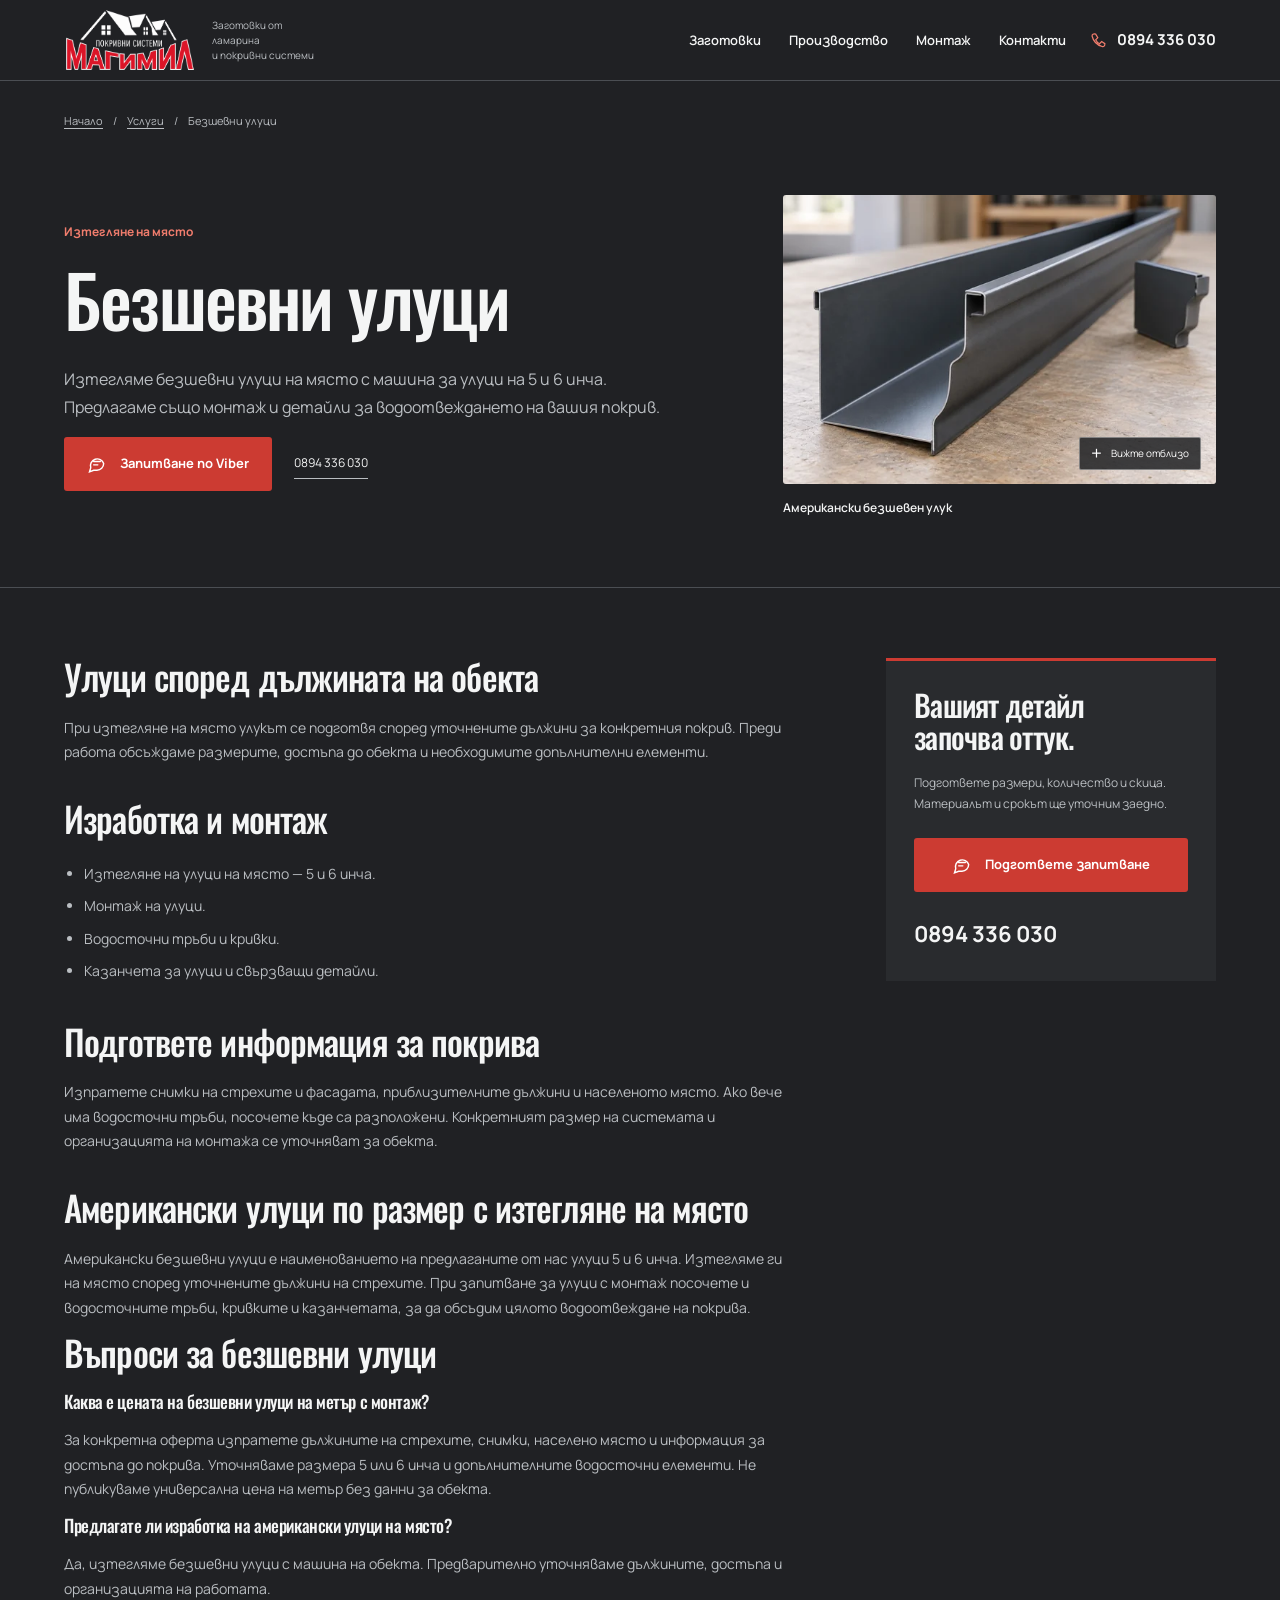
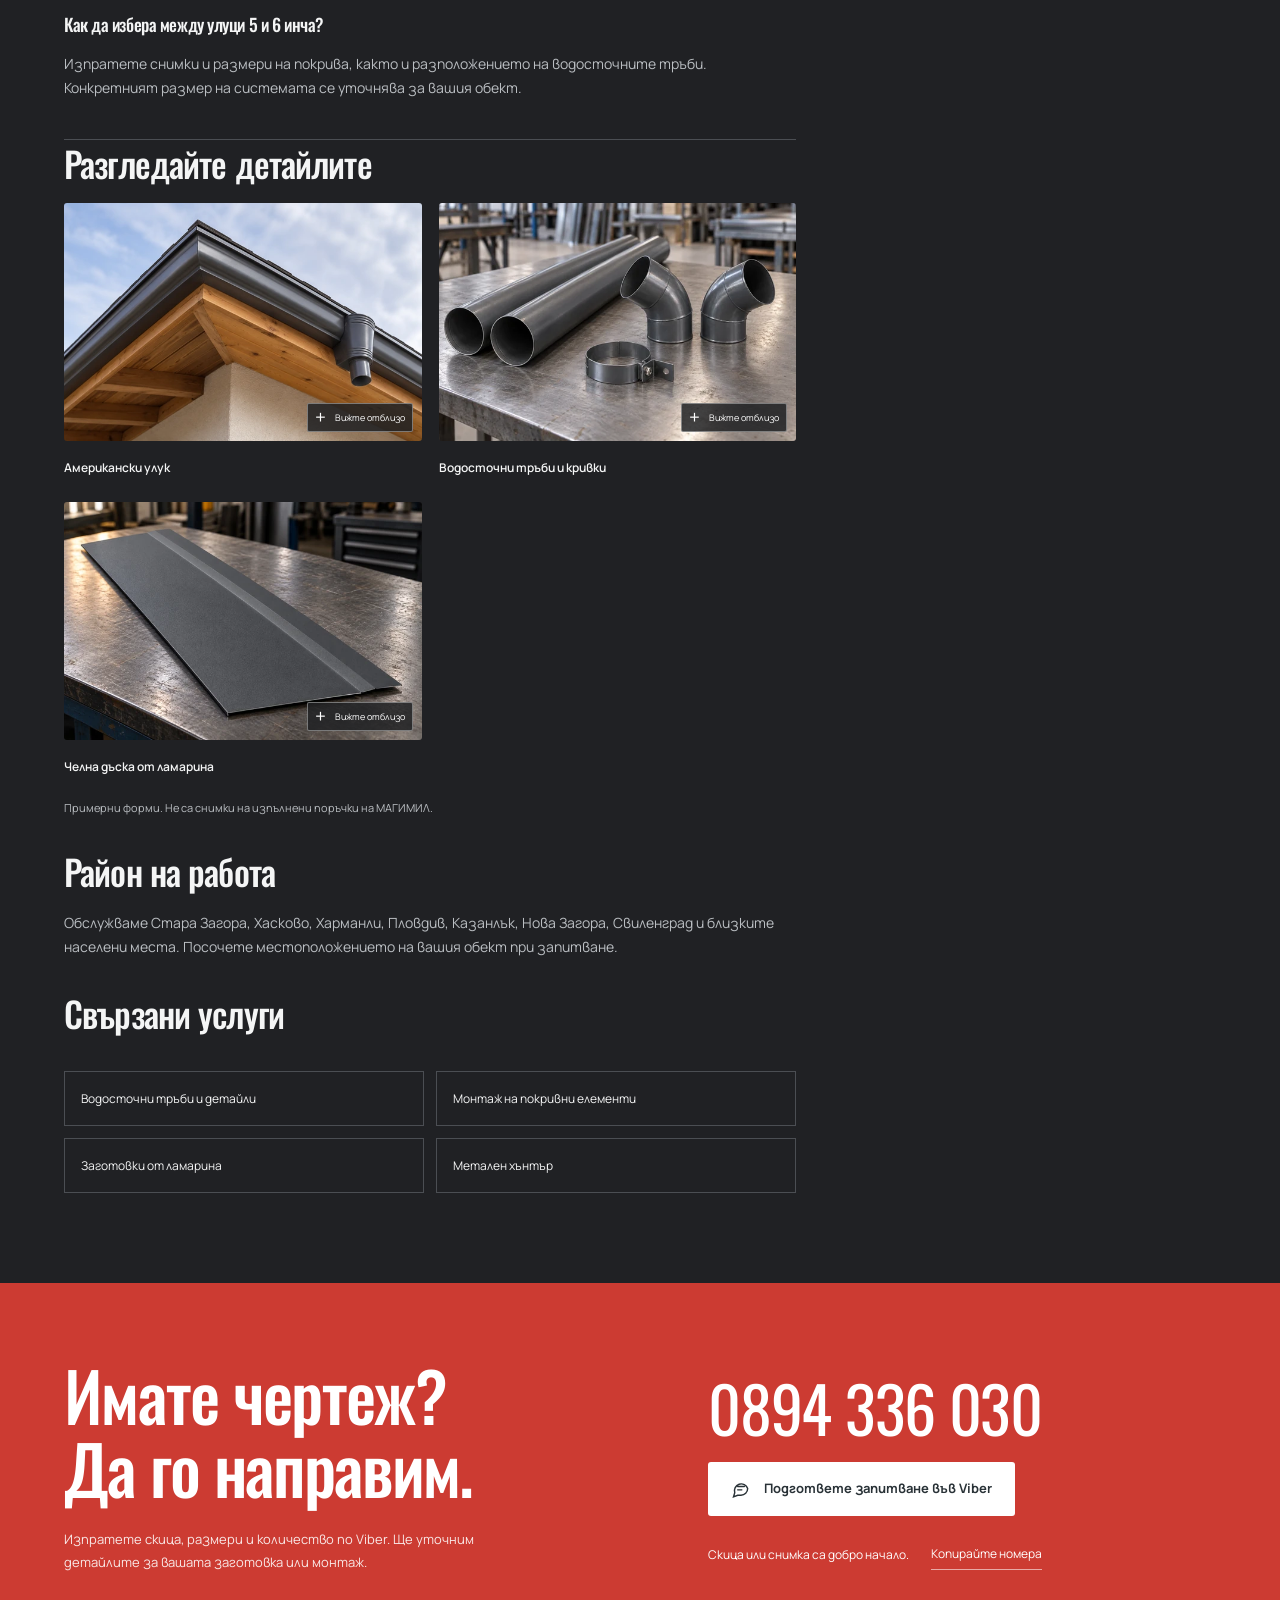
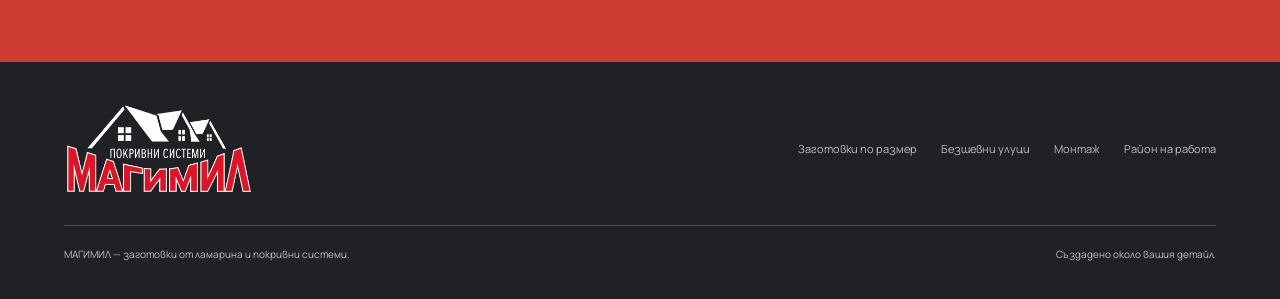
==== commit cad87105: "Improve SEO content and indexing for magimil.bg" ====
--- a/bezshevni-uluci/index.html
+++ b/bezshevni-uluci/index.html
@@ -1,6 +1,37 @@
 <!doctype html>
-<html lang="bg" data-theme="dark"><head><meta charset="utf-8"><meta name="viewport" content="width=device-width, initial-scale=1"><meta name="robots" content="noindex,follow"><meta name="theme-color" content="#202124"><title>Безшевни улуци 5 и 6 инча на място | МАГИМИЛ</title><meta name="description" content="Американски безшевни улуци 5 и 6 инча — изтегляне на място и монтаж от МАГИМИЛ. Стара Загора, Хасково, Пловдив и региона. Запитвания по Viber."><link rel="canonical" href="https://magimil.bg/bezshevni-uluci/"><meta property="og:type" content="website"><meta property="og:locale" content="bg_BG"><meta property="og:site_name" content="МАГИМИЛ"><meta property="og:title" content="Безшевни улуци 5 и 6 инча на място | МАГИМИЛ"><meta property="og:description" content="Американски безшевни улуци 5 и 6 инча — изтегляне на място и монтаж от МАГИМИЛ. Стара Загора, Хасково, Пловдив и региона. Запитвания по Viber."><meta property="og:url" content="https://magimil.bg/bezshevni-uluci/"><meta property="og:image" content="https://magimil.bg/assets/photos/gutters-1200.webp"><meta property="og:image:alt" content="Американски безшевен улук с характерен оформен преден ръб и отворено сечение"><meta name="twitter:card" content="summary_large_image"><meta name="twitter:title" content="Безшевни улуци 5 и 6 инча на място | МАГИМИЛ"><meta name="twitter:description" content="Американски безшевни улуци 5 и 6 инча — изтегляне на място и монтаж от МАГИМИЛ. Стара Загора, Хасково, Пловдив и региона. Запитвания по Viber."><meta name="twitter:image" content="https://magimil.bg/assets/photos/gutters-1200.webp"><link rel="icon" type="image/svg+xml" href="../assets/favicon.svg"><link rel="preload" href="../assets/Oswald.ttf" as="font" type="font/ttf" crossorigin><link rel="stylesheet" href="../assets/site.css?v=10"><script type="application/ld+json">{"@context": "https://schema.org", "@graph": [{"@type": "Organization", "@id": "https://magimil.bg/#organization", "name": "МАГИМИЛ", "alternateName": "MAGIMIL", "url": "https://magimil.bg/", "logo": "https://magimil.bg/assets/magimil-logo.png", "telephone": "+359894336030", "areaServed": [{"@type": "City", "name": "Стара Загора"}, {"@type": "City", "name": "Хасково"}, {"@type": "City", "name": "Харманли"}, {"@type": "City", "name": "Пловдив"}, {"@type": "City", "name": "Казанлък"}, {"@type": "City", "name": "Нова Загора"}, {"@type": "City", "name": "Свиленград"}]}, {"@type": "WebSite", "@id": "https://magimil.bg/#website", "name": "МАГИМИЛ", "url": "https://magimil.bg/", "inLanguage": "bg", "publisher": {"@id": "https://magimil.bg/#organization"}}, {"@type": "Service", "name": "Безшевни улуци", "description": "Американски безшевни улуци 5 и 6 инча — изтегляне на място и монтаж от МАГИМИЛ. Стара Загора, Хасково, Пловдив и региона. Запитвания по Viber.", "url": "https://magimil.bg/bezshevni-uluci/", "provider": {"@id": "https://magimil.bg/#organization"}, "areaServed": [{"@type": "City", "name": "Стара Загора"}, {"@type": "City", "name": "Хасково"}, {"@type": "City", "name": "Харманли"}, {"@type": "City", "name": "Пловдив"}, {"@type": "City", "name": "Казанлък"}, {"@type": "City", "name": "Нова Загора"}, {"@type": "City", "name": "Свиленград"}]}, {"@type": "BreadcrumbList", "itemListElement": [{"@type": "ListItem", "position": 1, "name": "Начало", "item": "https://magimil.bg/"}, {"@type": "ListItem", "position": 2, "name": "Безшевни улуци", "item": "https://magimil.bg/bezshevni-uluci/"}]}, {"@type": "WebPage", "@id": "https://magimil.bg/bezshevni-uluci/#webpage", "url": "https://magimil.bg/bezshevni-uluci/", "name": "Безшевни улуци 5 и 6 инча на място | МАГИМИЛ", "description": "Американски безшевни улуци 5 и 6 инча — изтегляне на място и монтаж от МАГИМИЛ. Стара Загора, Хасково, Пловдив и региона. Запитвания по Viber.", "inLanguage": "bg", "isPartOf": {"@id": "https://magimil.bg/#website"}, "about": {"@id": "https://magimil.bg/#organization"}, "primaryImageOfPage": {"@type": "ImageObject", "url": "https://magimil.bg/assets/photos/gutters-1200.webp"}}]}</script><script defer src="../assets/site.js?v=13"></script></head><body><a class="skip-link" href="#main">Към съдържанието</a>
-<header class="site-header"><div class="wrap header-inner"><a class="brand" href="../" aria-label="МАГИМИЛ — начална страница"><span class="brand-logo"><img src="../assets/magimil-logo.webp?v=17" alt="МАГИМИЛ — покривни системи" width="1449" height="712" decoding="async"></span><span class="brand-caption">Заготовки от ламарина<br>и покривни системи</span></a><nav id="main-nav" class="main-nav" aria-label="Основна навигация"><a href="../#zagotovki">Заготовки</a><a href="../#proizvodstvo">Производство</a><a href="../montazh/">Монтаж</a><a href="../#kontakti">Контакти</a></nav><a class="header-phone" href="tel:+359894336030"><svg viewBox="0 0 24 24" fill="none" stroke="currentColor" stroke-width="1.7" aria-hidden="true"><path d="m8 3 3 5-3 3c1.2 2.7 2.9 4.4 5.5 5.5l3-3 4.5 3c0 3-1.6 5-4 4C9 18 5 14 3 6 2.5 3.5 5 2 8 3Z"/></svg>0894 336 030</a><button class="menu-button" aria-label="Отворете менюто" aria-expanded="false" aria-controls="main-nav"><svg viewBox="0 0 24 24" fill="none" stroke="currentColor" stroke-width="1.7" aria-hidden="true"><path d="M3 7h18M3 12h18M3 17h18"/></svg></button></div></header><main id="main"><div class="wrap breadcrumb"><a href="../">Начало</a><span>/</span><a href="../#zagotovki">Услуги</a><span>/</span>Безшевни улуци</div><section class="detail-hero"><div class="wrap detail-grid"><div><span class="section-kicker">Изтегляне на място</span><h1>Безшевни улуци</h1><p class="detail-lead">Изтегляме безшевни улуци на място с машина за улуци на 5 и 6 инча. Предлагаме също монтаж и детайли за водоотвеждането на вашия покрив.</p><div class="actions"><button class="button" type="button" data-enquiry="Безшевни улуци"><svg viewBox="0 0 24 24" fill="none" stroke="currentColor" stroke-width="1.7" aria-hidden="true"><path d="M20 11.5a8 8 0 0 1-8 8H8l-5 2 1.5-5A8 8 0 1 1 20 11.5Z"/><path d="M8 9h8M8 13h5" stroke-linecap="round"/></svg>Запитване по Viber</button><a class="text-link" href="tel:+359894336030">0894 336 030</a></div></div><figure class="photo-figure detail-feature"><button type="button" class="photo-zoom" data-photo="../assets/photos/gutters-1200.webp?v=17" data-photo-width="1536" data-photo-real="false" data-photo-title="Американски безшевен улук" data-photo-caption="Конкретното сечение се уточнява по чертеж." aria-label="Увеличете: Американски безшевен улук"><img class="" src="../assets/photos/gutters-1200.webp?v=17" srcset="../assets/photos/gutters-600.webp?v=17 600w, ../assets/photos/gutters-1200.webp?v=17 1200w" sizes="(max-width: 600px) calc(100vw - 40px), (max-width: 850px) 85vw, 45vw" width="1536" height="1024" alt="Илюстративен кадър: Американски безшевен улук с характерен оформен преден ръб и отворено сечение" loading="eager" decoding="async"><span class="photo-zoom-hint">Вижте отблизо</span></button><figcaption><strong>Американски безшевен улук</strong></figcaption></figure></div></section><section class="detail-content"><div class="wrap detail-content-grid"><article class="article"><h2>Улуци според дължината на обекта</h2><p>При изтегляне на място улукът се подготвя според уточнените дължини за конкретния покрив. Преди работа обсъждаме размерите, достъпа до обекта и необходимите допълнителни елементи.</p><h2>Изработка и монтаж</h2><ul><li>Изтегляне на улуци на място — 5 и 6 инча.</li><li>Монтаж на улуци.</li><li>Водосточни тръби и кривки.</li><li>Казанчета за улуци и свързващи детайли.</li></ul><h2>Подгответе информация за покрива</h2><p>Изпратете снимки на стрехите и фасадата, приблизителните дължини и населеното място. Ако вече има водосточни тръби, посочете къде са разположени. Конкретният размер на системата и организацията на монтажа се уточняват за обекта.</p><section class="service-gallery" id="detail-gallery"><h2>Разгледайте детайлите</h2><div class="service-gallery-grid"><figure class="photo-figure "><button type="button" class="photo-zoom" data-photo="../assets/photos/rain-hopper-1200.webp?v=17" data-photo-width="1536" data-photo-real="false" data-photo-title="Американски улук" data-photo-caption="Конкретното сечение се уточнява по чертеж." aria-label="Увеличете: Американски улук"><img class="" src="../assets/photos/rain-hopper-1200.webp?v=17" srcset="../assets/photos/rain-hopper-600.webp?v=17 600w, ../assets/photos/rain-hopper-1200.webp?v=17 1200w" sizes="(max-width: 600px) calc(100vw - 40px), (max-width: 850px) 85vw, 45vw" width="1536" height="1024" alt="Илюстративен кадър: Американски улук в антрацит, монтиран по стрехата на къща" loading="lazy" decoding="async"><span class="photo-zoom-hint">Вижте отблизо</span></button><figcaption><strong>Американски улук</strong></figcaption></figure><figure class="photo-figure "><button type="button" class="photo-zoom" data-photo="../assets/photos/downpipes-1200.webp?v=17" data-photo-width="1536" data-photo-real="false" data-photo-title="Водосточни тръби и кривки" data-photo-caption="Конкретното сечение се уточнява по чертеж." aria-label="Увеличете: Водосточни тръби и кривки"><img class="" src="../assets/photos/downpipes-1200.webp?v=17" srcset="../assets/photos/downpipes-600.webp?v=17 600w, ../assets/photos/downpipes-1200.webp?v=17 1200w" sizes="(max-width: 600px) calc(100vw - 40px), (max-width: 850px) 85vw, 45vw" width="1536" height="1024" alt="Илюстративен кадър: Кръгли ламаринени водосточни тръби, кривки и монтажна скоба" loading="lazy" decoding="async"><span class="photo-zoom-hint">Вижте отблизо</span></button><figcaption><strong>Водосточни тръби и кривки</strong></figcaption></figure><figure class="photo-figure "><button type="button" class="photo-zoom" data-photo="../assets/photos/fascia-flashing-1200.webp?v=17" data-photo-width="1536" data-photo-real="false" data-photo-title="Челна дъска от ламарина" data-photo-caption="Конкретното сечение се уточнява по чертеж." aria-label="Увеличете: Челна дъска от ламарина"><img class="" src="../assets/photos/fascia-flashing-1200.webp?v=17" srcset="../assets/photos/fascia-flashing-600.webp?v=17 600w, ../assets/photos/fascia-flashing-1200.webp?v=17 1200w" sizes="(max-width: 600px) calc(100vw - 40px), (max-width: 850px) 85vw, 45vw" width="1536" height="1024" alt="Илюстративен кадър: Ламаринена челна дъска по предоставена мостра, с широка равна повърхност и плитка надлъжна сгъвка" loading="lazy" decoding="async"><span class="photo-zoom-hint">Вижте отблизо</span></button><figcaption><strong>Челна дъска от ламарина</strong></figcaption></figure></div><p class="photo-disclosure">Примерни форми. Не са снимки на изпълнени поръчки на МАГИМИЛ.</p></section><h2>Район на работа</h2><p>Обслужваме Стара Загора, Хасково, Харманли, Пловдив, Казанлък, Нова Загора, Свиленград и близките населени места. Посочете местоположението на вашия обект при запитване.</p><h2>Свързани услуги</h2><div class="related-links"><a href="../zagotovki-ot-lamarina/">Заготовки от ламарина</a><a href="../ogavane-na-lamarina-abkant/">Огъване на ламарина на абкант</a><a href="../shlebah/">Шлебах</a><a href="../metalen-hantar/">Метален хънтър</a></div></article><aside class="detail-aside"><h2>Вашият детайл<br>започва оттук.</h2><p>Подгответе размери, количество и скица. Материалът и срокът ще уточним заедно.</p><button class="button" type="button" data-enquiry="Безшевни улуци"><svg viewBox="0 0 24 24" fill="none" stroke="currentColor" stroke-width="1.7" aria-hidden="true"><path d="M20 11.5a8 8 0 0 1-8 8H8l-5 2 1.5-5A8 8 0 1 1 20 11.5Z"/><path d="M8 9h8M8 13h5" stroke-linecap="round"/></svg>Подгответе запитване</button><a class="aside-phone" href="tel:+359894336030">0894 336 030</a></aside></div></section><section class="contact" id="kontakti" aria-labelledby="contact-title"><div class="wrap contact-grid"><div><h2 id="contact-title">Имате чертеж?<br>Да го направим.</h2><p>Изпратете скица, размери и количество по Viber. Ще уточним детайлите за вашата заготовка или монтаж.</p></div><div class="contact-actions"><a class="contact-number" href="tel:+359894336030">0894 336 030</a><button class="button" type="button" data-enquiry=""><svg viewBox="0 0 24 24" fill="none" stroke="currentColor" stroke-width="1.7" aria-hidden="true"><path d="M20 11.5a8 8 0 0 1-8 8H8l-5 2 1.5-5A8 8 0 1 1 20 11.5Z"/><path d="M8 9h8M8 13h5" stroke-linecap="round"/></svg>Подгответе запитване във Viber</button><div class="contact-secondary"><span>Скица или снимка са добро начало.</span><button class="text-link" data-copy-phone type="button" style="background:none;color:inherit;border-top:0;border-left:0;border-right:0;cursor:pointer">Копирайте номера</button></div></div></div></section></main><footer class="site-footer"><div class="wrap"><div class="footer-top"><a href="../" class="footer-title" aria-label="МАГИМИЛ — начална страница"><span class="brand-logo footer-logo"><img src="../assets/magimil-logo.webp?v=17" alt="МАГИМИЛ — покривни системи" width="1449" height="712" loading="lazy" decoding="async"></span></a><div class="footer-links"><a href="../zagotovki-ot-lamarina/">Заготовки по размер</a><a href="../bezshevni-uluci/">Безшевни улуци</a><a href="../montazh/">Монтаж</a><a href="../#rayon">Район на работа</a></div></div><div class="footer-bottom"><p>МАГИМИЛ — заготовки от ламарина и покривни системи.</p><span>Създадено около вашия детайл.</span></div></div></footer>
+<html lang="bg" data-theme="dark">
+<head>
+<meta charset="UTF-8">
+<meta name="viewport" content="width=device-width, initial-scale=1.0">
+<meta name="robots" content="index, follow, max-image-preview:large, max-snippet:-1, max-video-preview:-1">
+<meta name="theme-color" content="#202124">
+<title>Безшевни улуци 5 и 6 инча на място и монтаж | МАГИМИЛ</title>
+<meta name="description" content="Американски безшевни улуци 5 и 6 инча — изтегляне на място и монтаж от МАГИМИЛ. Стара Загора, Хасково, Пловдив и региона. Изпратете скица по Viber.">
+<link rel="canonical" href="https://magimil.bg/bezshevni-uluci/">
+<meta property="og:type" content="website">
+<meta property="og:locale" content="bg_BG">
+<meta property="og:site_name" content="МАГИМИЛ">
+<meta property="og:title" content="Безшевни улуци 5 и 6 инча на място и монтаж | МАГИМИЛ">
+<meta property="og:description" content="Американски безшевни улуци 5 и 6 инча — изтегляне на място и монтаж от МАГИМИЛ. Стара Загора, Хасково, Пловдив и региона. Изпратете скица по Viber.">
+<meta property="og:url" content="https://magimil.bg/bezshevni-uluci/">
+<meta property="og:image" content="https://magimil.bg/assets/photos/gutters-1200.webp">
+<meta property="og:image:alt" content="Американски безшевен улук с характерен оформен преден ръб и отворено сечение">
+<meta name="twitter:card" content="summary_large_image">
+<meta name="twitter:title" content="Безшевни улуци 5 и 6 инча на място и монтаж | МАГИМИЛ">
+<meta name="twitter:description" content="Американски безшевни улуци 5 и 6 инча — изтегляне на място и монтаж от МАГИМИЛ. Стара Загора, Хасково, Пловдив и региона. Изпратете скица по Viber.">
+<meta name="twitter:image" content="https://magimil.bg/assets/photos/gutters-1200.webp">
+<link rel="icon" type="image/svg+xml" href="../assets/favicon.svg">
+<link rel="preload" href="../assets/Oswald.ttf" as="font" type="font/ttf" crossorigin>
+<link rel="stylesheet" href="../assets/site.css?v=10">
+<script type="application/ld+json">{"@context": "https://schema.org", "@graph": [{"@type": "Organization", "@id": "https://magimil.bg/#organization", "name": "МАГИМИЛ", "alternateName": "MAGIMIL", "url": "https://magimil.bg/", "logo": "https://magimil.bg/assets/magimil-logo.png", "telephone": "+359894336030", "areaServed": [{"@type": "City", "name": "Стара Загора"}, {"@type": "City", "name": "Хасково"}, {"@type": "City", "name": "Харманли"}, {"@type": "City", "name": "Пловдив"}, {"@type": "City", "name": "Казанлък"}, {"@type": "City", "name": "Нова Загора"}, {"@type": "City", "name": "Свиленград"}], "description": "Заготовки от ламарина по размер, огъване на абкант, безшевни улуци и монтаж от МАГИМИЛ.", "image": "https://magimil.bg/assets/photos/project-lakeside-roof-1200.webp"}, {"@type": "WebSite", "@id": "https://magimil.bg/#website", "name": "МАГИМИЛ", "url": "https://magimil.bg/", "inLanguage": "bg", "publisher": {"@id": "https://magimil.bg/#organization"}, "description": "Заготовки от ламарина по размер, огъване на абкант, безшевни улуци и монтаж от МАГИМИЛ.", "image": "https://magimil.bg/assets/photos/project-lakeside-roof-1200.webp"}, {"@type": "Service", "name": "Безшевни улуци", "alternateName": ["Американски безшевни улуци", "Улуци по размер", "Улуци с монтаж"], "description": "Американски безшевни улуци 5 и 6 инча — изтегляне на място и монтаж от МАГИМИЛ. Стара Загора, Хасково, Пловдив и региона. Изпратете скица по Viber.", "url": "https://magimil.bg/bezshevni-uluci/", "provider": {"@id": "https://magimil.bg/#organization"}, "areaServed": [{"@type": "City", "name": "Стара Загора"}, {"@type": "City", "name": "Хасково"}, {"@type": "City", "name": "Харманли"}, {"@type": "City", "name": "Пловдив"}, {"@type": "City", "name": "Казанлък"}, {"@type": "City", "name": "Нова Загора"}, {"@type": "City", "name": "Свиленград"}]}, {"@type": "BreadcrumbList", "itemListElement": [{"@type": "ListItem", "position": 1, "name": "Начало", "item": "https://magimil.bg/"}, {"@type": "ListItem", "position": 2, "name": "Безшевни улуци", "item": "https://magimil.bg/bezshevni-uluci/"}]}, {"@type": "WebPage", "@id": "https://magimil.bg/bezshevni-uluci/#webpage", "url": "https://magimil.bg/bezshevni-uluci/", "name": "Безшевни улуци 5 и 6 инча на място и монтаж | МАГИМИЛ", "description": "Американски безшевни улуци 5 и 6 инча — изтегляне на място и монтаж от МАГИМИЛ. Стара Загора, Хасково, Пловдив и региона. Изпратете скица по Viber.", "inLanguage": "bg", "isPartOf": {"@id": "https://magimil.bg/#website"}, "about": {"@id": "https://magimil.bg/#organization"}, "primaryImageOfPage": {"@type": "ImageObject", "url": "https://magimil.bg/assets/photos/gutters-1200.webp"}}]}</script>
+<script defer src="../assets/site.js?v=13">
+</script>
+<link rel="icon" type="image/png" sizes="16x16" href="../assets/favicon-16.png">
+<link rel="icon" type="image/png" sizes="32x32" href="../assets/favicon-32.png">
+<link rel="apple-touch-icon" sizes="180x180" href="../assets/apple-touch-icon.png">
+</head>
+<body><a class="skip-link" href="#main">Към съдържанието</a>
+<header class="site-header"><div class="wrap header-inner"><a class="brand" href="../" aria-label="МАГИМИЛ — начална страница"><span class="brand-logo"><img src="../assets/magimil-logo.webp?v=17" alt="МАГИМИЛ — покривни системи" width="1449" height="712" decoding="async"></span><span class="brand-caption">Заготовки от ламарина<br>и покривни системи</span></a><nav id="main-nav" class="main-nav" aria-label="Основна навигация"><a href="../#zagotovki">Заготовки</a><a href="../#proizvodstvo">Производство</a><a href="../montazh/">Монтаж</a><a href="../#kontakti">Контакти</a></nav><a class="header-phone" href="tel:+359894336030"><svg viewBox="0 0 24 24" fill="none" stroke="currentColor" stroke-width="1.7" aria-hidden="true"><path d="m8 3 3 5-3 3c1.2 2.7 2.9 4.4 5.5 5.5l3-3 4.5 3c0 3-1.6 5-4 4C9 18 5 14 3 6 2.5 3.5 5 2 8 3Z"/></svg>0894 336 030</a><button class="menu-button" aria-label="Отворете менюто" aria-expanded="false" aria-controls="main-nav"><svg viewBox="0 0 24 24" fill="none" stroke="currentColor" stroke-width="1.7" aria-hidden="true"><path d="M3 7h18M3 12h18M3 17h18"/></svg></button></div></header><main id="main"><div class="wrap breadcrumb"><a href="../">Начало</a><span>/</span><a href="../#zagotovki">Услуги</a><span>/</span>Безшевни улуци</div><section class="detail-hero"><div class="wrap detail-grid"><div><span class="section-kicker">Изтегляне на място</span><h1>Безшевни улуци</h1><p class="detail-lead">Изтегляме безшевни улуци на място с машина за улуци на 5 и 6 инча. Предлагаме също монтаж и детайли за водоотвеждането на вашия покрив.</p><div class="actions"><button class="button" type="button" data-enquiry="Безшевни улуци"><svg viewBox="0 0 24 24" fill="none" stroke="currentColor" stroke-width="1.7" aria-hidden="true"><path d="M20 11.5a8 8 0 0 1-8 8H8l-5 2 1.5-5A8 8 0 1 1 20 11.5Z"/><path d="M8 9h8M8 13h5" stroke-linecap="round"/></svg>Запитване по Viber</button><a class="text-link" href="tel:+359894336030">0894 336 030</a></div></div><figure class="photo-figure detail-feature"><button type="button" class="photo-zoom" data-photo="../assets/photos/gutters-1200.webp?v=17" data-photo-width="1536" data-photo-real="false" data-photo-title="Американски безшевен улук" data-photo-caption="Конкретното сечение се уточнява по чертеж." aria-label="Увеличете: Американски безшевен улук"><img class="" src="../assets/photos/gutters-1200.webp?v=17" srcset="../assets/photos/gutters-600.webp?v=17 600w, ../assets/photos/gutters-1200.webp?v=17 1200w" sizes="(max-width: 600px) calc(100vw - 40px), (max-width: 850px) 85vw, 45vw" width="1536" height="1024" alt="Илюстративен кадър: Американски безшевен улук с характерен оформен преден ръб и отворено сечение" loading="eager" fetchpriority="high" decoding="async"><span class="photo-zoom-hint">Вижте отблизо</span></button><figcaption><strong>Американски безшевен улук</strong></figcaption></figure></div></section><section class="detail-content"><div class="wrap detail-content-grid"><article class="article"><h2>Улуци според дължината на обекта</h2><p>При изтегляне на място улукът се подготвя според уточнените дължини за конкретния покрив. Преди работа обсъждаме размерите, достъпа до обекта и необходимите допълнителни елементи.</p><h2>Изработка и монтаж</h2><ul><li>Изтегляне на улуци на място — 5 и 6 инча.</li><li>Монтаж на улуци.</li><li>Водосточни тръби и кривки.</li><li>Казанчета за улуци и свързващи детайли.</li></ul><h2>Подгответе информация за покрива</h2><p>Изпратете снимки на стрехите и фасадата, приблизителните дължини и населеното място. Ако вече има водосточни тръби, посочете къде са разположени. Конкретният размер на системата и организацията на монтажа се уточняват за обекта.</p><h2>Американски улуци по размер с изтегляне на място</h2><p>Американски безшевни улуци е наименованието на предлаганите от нас улуци 5 и 6 инча. Изтегляме ги на място според уточнените дължини на стрехите. При запитване за улуци с монтаж посочете и водосточните тръби, кривките и казанчетата, за да обсъдим цялото водоотвеждане на покрива.</p><section aria-labelledby="service-questions"><h2 id="service-questions">Въпроси за безшевни улуци</h2><h3>Каква е цената на безшевни улуци на метър с монтаж?</h3><p>За конкретна оферта изпратете дължините на стрехите, снимки, населено място и информация за достъпа до покрива. Уточняваме размера 5 или 6 инча и допълнителните водосточни елементи. Не публикуваме универсална цена на метър без данни за обекта.</p><h3>Предлагате ли изработка на американски улуци на място?</h3><p>Да, изтегляме безшевни улуци с машина на обекта. Предварително уточняваме дължините, достъпа и организацията на работата.</p><h3>Как да избера между улуци 5 и 6 инча?</h3><p>Изпратете снимки и размери на покрива, както и разположението на водосточните тръби. Конкретният размер на системата се уточнява за вашия обект.</p></section><section class="service-gallery" id="detail-gallery"><h2>Разгледайте детайлите</h2><div class="service-gallery-grid"><figure class="photo-figure "><button type="button" class="photo-zoom" data-photo="../assets/photos/rain-hopper-1200.webp?v=17" data-photo-width="1536" data-photo-real="false" data-photo-title="Американски улук" data-photo-caption="Конкретното сечение се уточнява по чертеж." aria-label="Увеличете: Американски улук"><img class="" src="../assets/photos/rain-hopper-1200.webp?v=17" srcset="../assets/photos/rain-hopper-600.webp?v=17 600w, ../assets/photos/rain-hopper-1200.webp?v=17 1200w" sizes="(max-width: 600px) calc(100vw - 40px), (max-width: 850px) 85vw, 45vw" width="1536" height="1024" alt="Илюстративен кадър: Американски улук в антрацит, монтиран по стрехата на къща" loading="lazy" decoding="async"><span class="photo-zoom-hint">Вижте отблизо</span></button><figcaption><strong>Американски улук</strong></figcaption></figure><figure class="photo-figure "><button type="button" class="photo-zoom" data-photo="../assets/photos/downpipes-1200.webp?v=17" data-photo-width="1536" data-photo-real="false" data-photo-title="Водосточни тръби и кривки" data-photo-caption="Конкретното сечение се уточнява по чертеж." aria-label="Увеличете: Водосточни тръби и кривки"><img class="" src="../assets/photos/downpipes-1200.webp?v=17" srcset="../assets/photos/downpipes-600.webp?v=17 600w, ../assets/photos/downpipes-1200.webp?v=17 1200w" sizes="(max-width: 600px) calc(100vw - 40px), (max-width: 850px) 85vw, 45vw" width="1536" height="1024" alt="Илюстративен кадър: Кръгли ламаринени водосточни тръби, кривки и монтажна скоба" loading="lazy" decoding="async"><span class="photo-zoom-hint">Вижте отблизо</span></button><figcaption><strong>Водосточни тръби и кривки</strong></figcaption></figure><figure class="photo-figure "><button type="button" class="photo-zoom" data-photo="../assets/photos/fascia-flashing-1200.webp?v=17" data-photo-width="1536" data-photo-real="false" data-photo-title="Челна дъска от ламарина" data-photo-caption="Конкретното сечение се уточнява по чертеж." aria-label="Увеличете: Челна дъска от ламарина"><img class="" src="../assets/photos/fascia-flashing-1200.webp?v=17" srcset="../assets/photos/fascia-flashing-600.webp?v=17 600w, ../assets/photos/fascia-flashing-1200.webp?v=17 1200w" sizes="(max-width: 600px) calc(100vw - 40px), (max-width: 850px) 85vw, 45vw" width="1536" height="1024" alt="Илюстративен кадър: Ламаринена челна дъска по предоставена мостра, с широка равна повърхност и плитка надлъжна сгъвка" loading="lazy" decoding="async"><span class="photo-zoom-hint">Вижте отблизо</span></button><figcaption><strong>Челна дъска от ламарина</strong></figcaption></figure></div><p class="photo-disclosure">Примерни форми. Не са снимки на изпълнени поръчки на МАГИМИЛ.</p></section><h2>Район на работа</h2><p>Обслужваме Стара Загора, Хасково, Харманли, Пловдив, Казанлък, Нова Загора, Свиленград и близките населени места. Посочете местоположението на вашия обект при запитване.</p><h2>Свързани услуги</h2><div class="related-links"><a href="../vodostochni-trabi-i-detayli/">Водосточни тръби и детайли</a><a href="../montazh/">Монтаж на покривни елементи</a><a href="../zagotovki-ot-lamarina/">Заготовки от ламарина</a><a href="../metalen-hantar/">Метален хънтър</a></div></article><aside class="detail-aside"><h2>Вашият детайл<br>започва оттук.</h2><p>Подгответе размери, количество и скица. Материалът и срокът ще уточним заедно.</p><button class="button" type="button" data-enquiry="Безшевни улуци"><svg viewBox="0 0 24 24" fill="none" stroke="currentColor" stroke-width="1.7" aria-hidden="true"><path d="M20 11.5a8 8 0 0 1-8 8H8l-5 2 1.5-5A8 8 0 1 1 20 11.5Z"/><path d="M8 9h8M8 13h5" stroke-linecap="round"/></svg>Подгответе запитване</button><a class="aside-phone" href="tel:+359894336030">0894 336 030</a></aside></div></section><section class="contact" id="kontakti" aria-labelledby="contact-title"><div class="wrap contact-grid"><div><h2 id="contact-title">Имате чертеж?<br>Да го направим.</h2><p>Изпратете скица, размери и количество по Viber. Ще уточним детайлите за вашата заготовка или монтаж.</p></div><div class="contact-actions"><a class="contact-number" href="tel:+359894336030">0894 336 030</a><button class="button" type="button" data-enquiry=""><svg viewBox="0 0 24 24" fill="none" stroke="currentColor" stroke-width="1.7" aria-hidden="true"><path d="M20 11.5a8 8 0 0 1-8 8H8l-5 2 1.5-5A8 8 0 1 1 20 11.5Z"/><path d="M8 9h8M8 13h5" stroke-linecap="round"/></svg>Подгответе запитване във Viber</button><div class="contact-secondary"><span>Скица или снимка са добро начало.</span><button class="text-link" data-copy-phone type="button" style="background:none;color:inherit;border-top:0;border-left:0;border-right:0;cursor:pointer">Копирайте номера</button></div></div></div></section></main><footer class="site-footer"><div class="wrap"><div class="footer-top"><a href="../" class="footer-title" aria-label="МАГИМИЛ — начална страница"><span class="brand-logo footer-logo"><img src="../assets/magimil-logo.webp?v=17" alt="МАГИМИЛ — покривни системи" width="1449" height="712" loading="lazy" decoding="async"></span></a><div class="footer-links"><a href="../zagotovki-ot-lamarina/">Заготовки по размер</a><a href="../bezshevni-uluci/">Безшевни улуци</a><a href="../montazh/">Монтаж</a><a href="../#rayon">Район на работа</a></div></div><div class="footer-bottom"><p>МАГИМИЛ — заготовки от ламарина и покривни системи.</p><span>Създадено около вашия детайл.</span></div></div></footer>
 <div class="mobile-contact" aria-label="Бърза връзка"><a class="button button-outline" href="tel:+359894336030"><svg viewBox="0 0 24 24" fill="none" stroke="currentColor" stroke-width="1.7" aria-hidden="true"><path d="m8 3 3 5-3 3c1.2 2.7 2.9 4.4 5.5 5.5l3-3 4.5 3c0 3-1.6 5-4 4C9 18 5 14 3 6 2.5 3.5 5 2 8 3Z"/></svg>Обадете се</a><button class="button" type="button" data-enquiry=""><svg viewBox="0 0 24 24" fill="none" stroke="currentColor" stroke-width="1.7" aria-hidden="true"><path d="M20 11.5a8 8 0 0 1-8 8H8l-5 2 1.5-5A8 8 0 1 1 20 11.5Z"/><path d="M8 9h8M8 13h5" stroke-linecap="round"/></svg>Чертеж по Viber</button></div>
 <dialog id="viber-dialog" aria-labelledby="dialog-title"><div class="dialog-header"><h2 id="dialog-title">Да уточним детайла.</h2><button class="close-dialog" data-close-dialog aria-label="Затворете запитването">×</button></div><p class="dialog-note">Допълнете текста, копирайте го и го поставете във Viber. Приложете чертежа или снимката директно в разговора. Този сайт не изпраща съобщения и файлове.</p><label for="enquiry-message" class="field-label">Вашето запитване</label><textarea id="enquiry-message">Здравейте, МАГИМИЛ!
 Интересувам се от заготовки от ламарина.
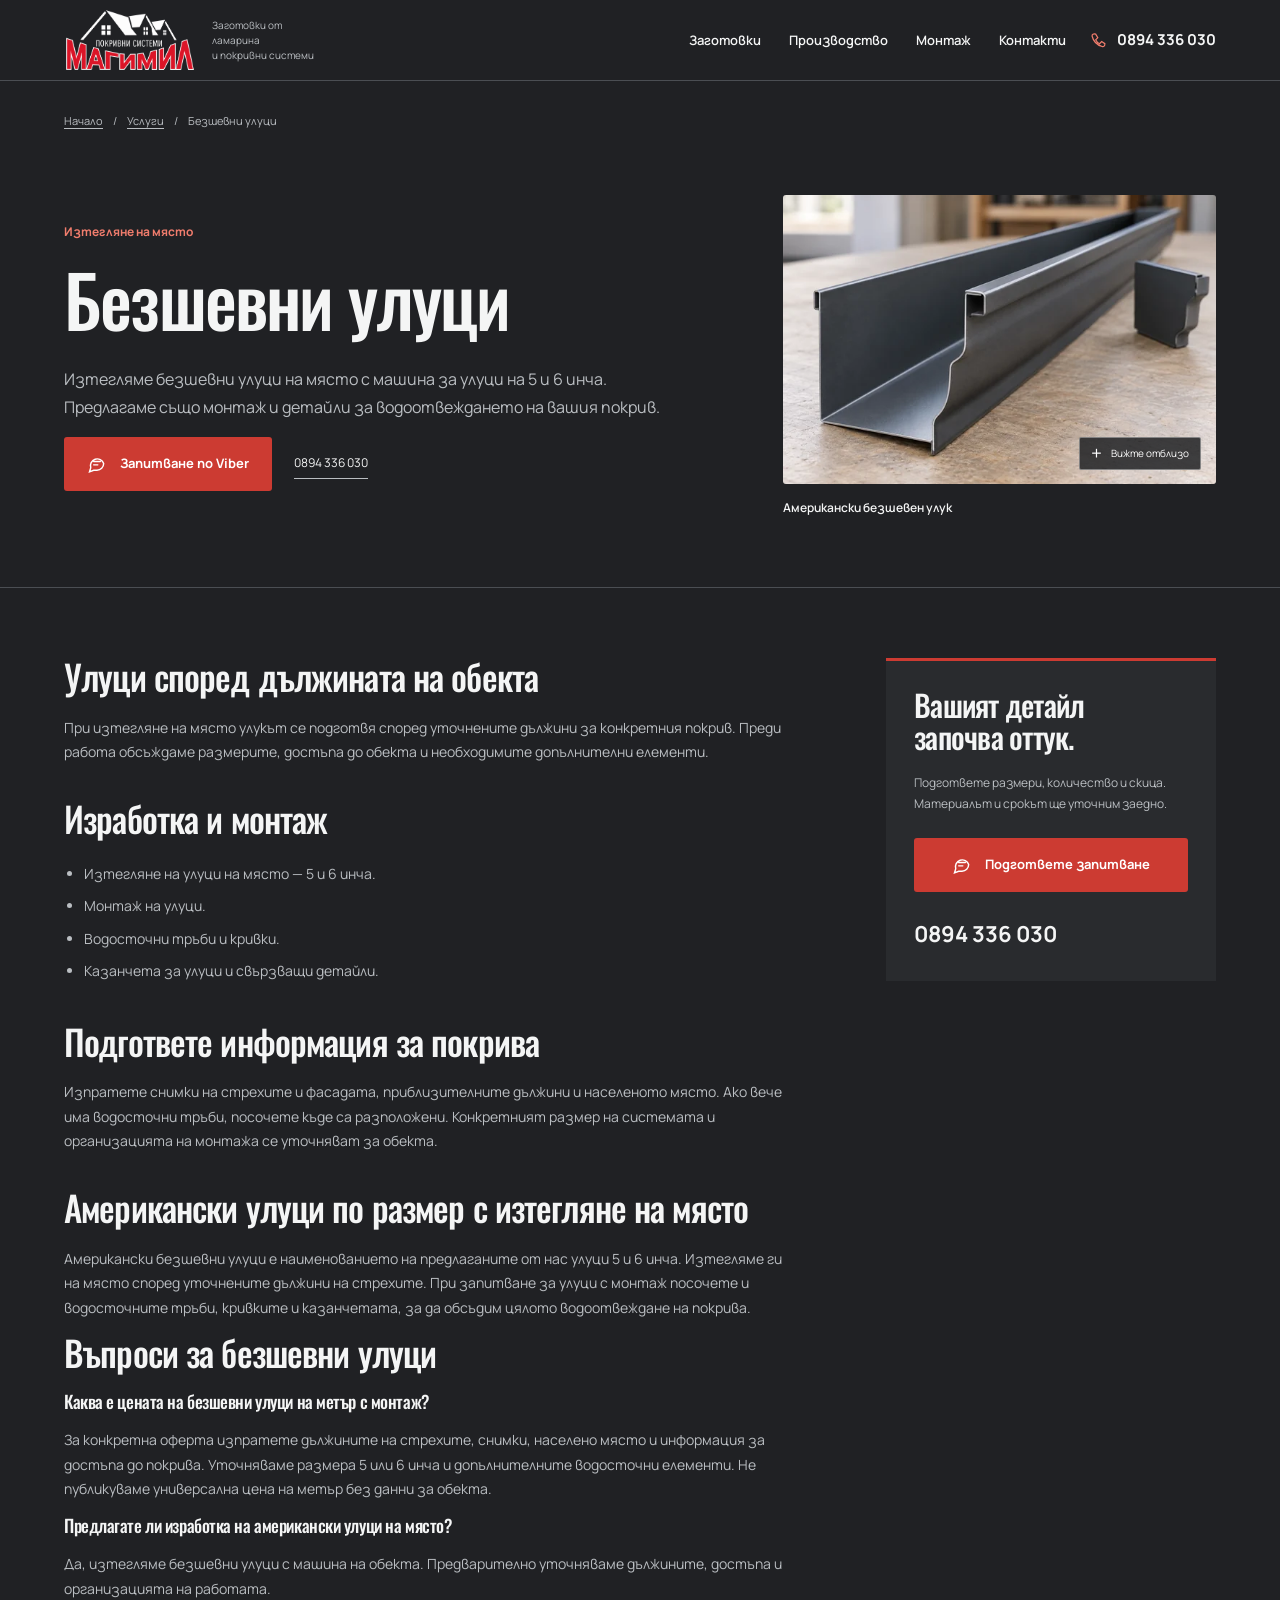
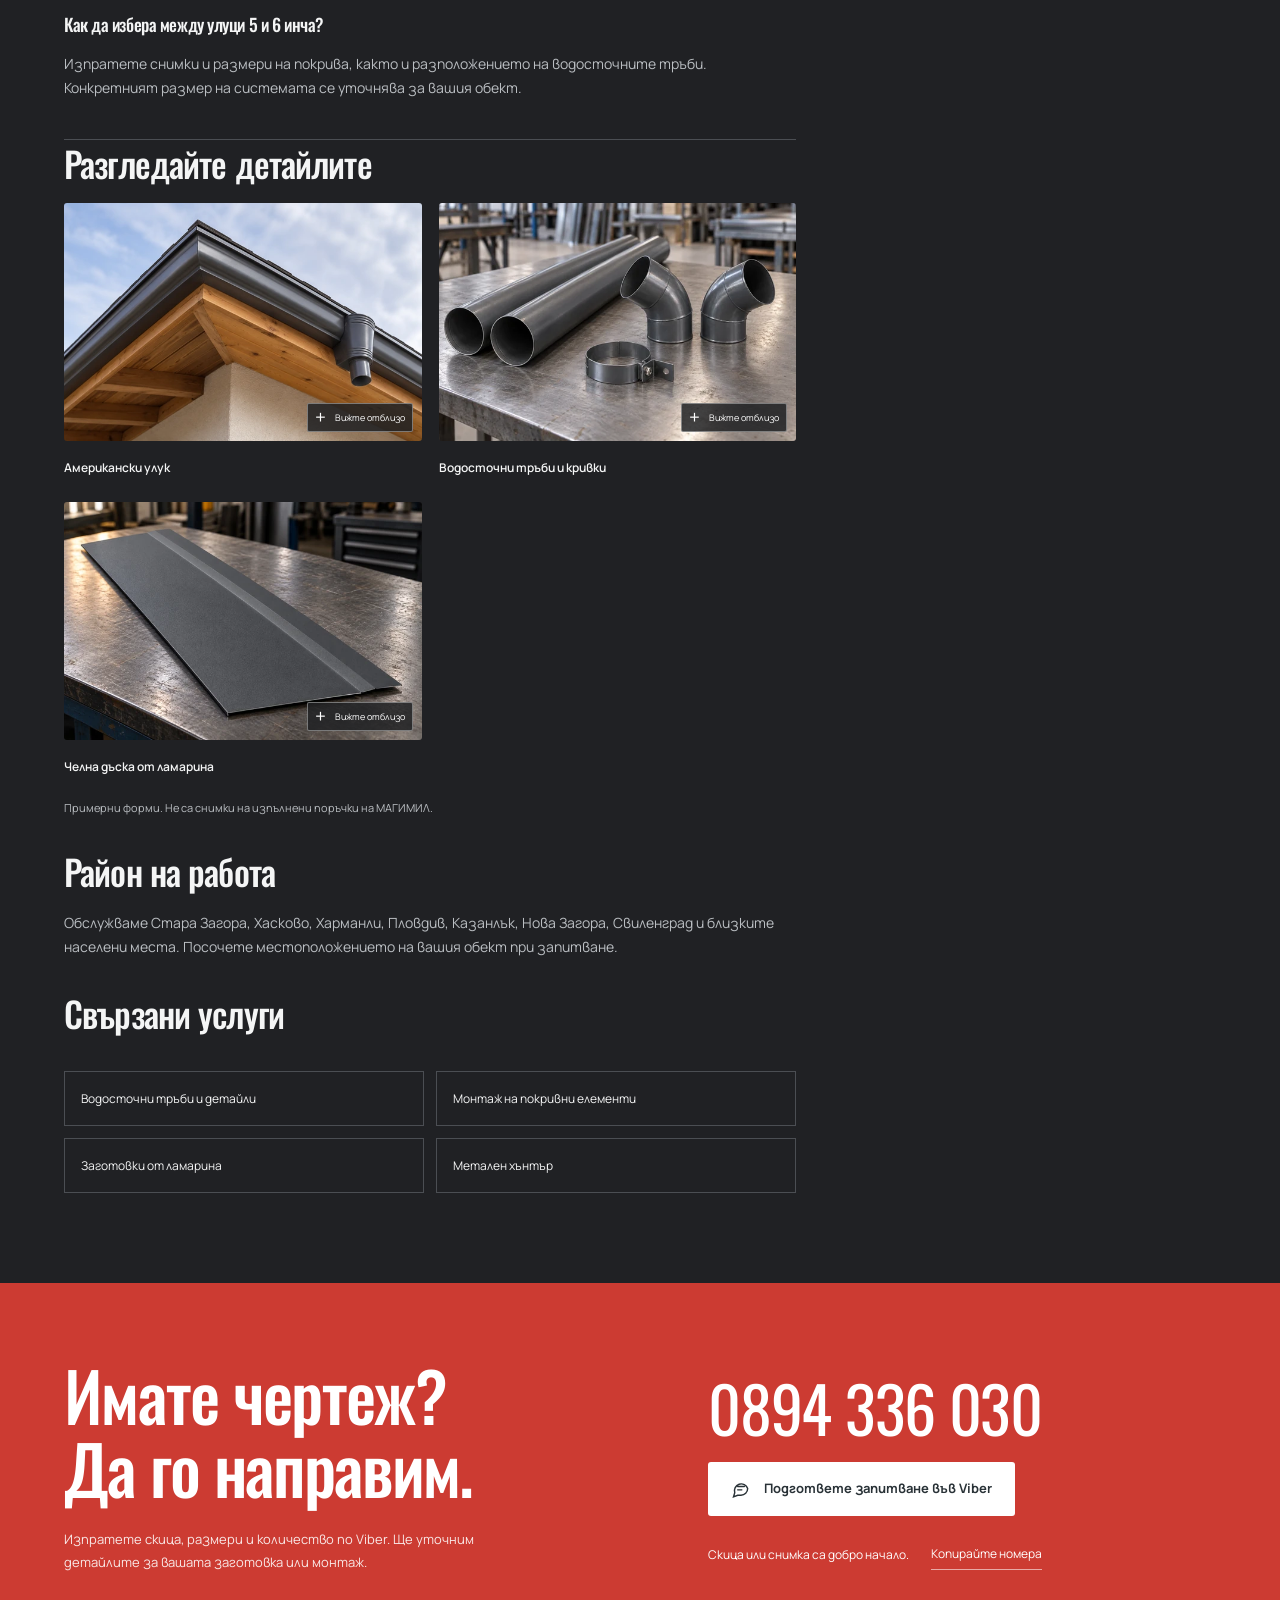
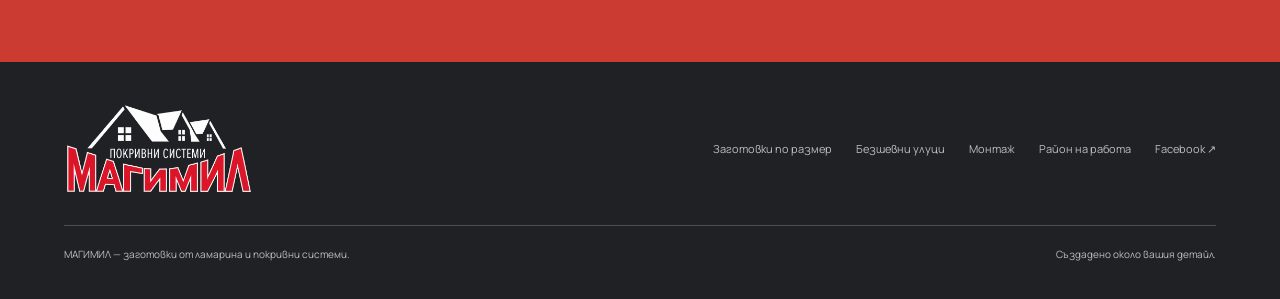
==== commit f50ad14f: "Add Facebook footer link and organization social profile" ====
--- a/bezshevni-uluci/index.html
+++ b/bezshevni-uluci/index.html
@@ -23,7 +23,7 @@
 <link rel="icon" type="image/svg+xml" href="../assets/favicon.svg">
 <link rel="preload" href="../assets/Oswald.ttf" as="font" type="font/ttf" crossorigin>
 <link rel="stylesheet" href="../assets/site.css?v=10">
-<script type="application/ld+json">{"@context": "https://schema.org", "@graph": [{"@type": "Organization", "@id": "https://magimil.bg/#organization", "name": "МАГИМИЛ", "alternateName": "MAGIMIL", "url": "https://magimil.bg/", "logo": "https://magimil.bg/assets/magimil-logo.png", "telephone": "+359894336030", "areaServed": [{"@type": "City", "name": "Стара Загора"}, {"@type": "City", "name": "Хасково"}, {"@type": "City", "name": "Харманли"}, {"@type": "City", "name": "Пловдив"}, {"@type": "City", "name": "Казанлък"}, {"@type": "City", "name": "Нова Загора"}, {"@type": "City", "name": "Свиленград"}], "description": "Заготовки от ламарина по размер, огъване на абкант, безшевни улуци и монтаж от МАГИМИЛ.", "image": "https://magimil.bg/assets/photos/project-lakeside-roof-1200.webp"}, {"@type": "WebSite", "@id": "https://magimil.bg/#website", "name": "МАГИМИЛ", "url": "https://magimil.bg/", "inLanguage": "bg", "publisher": {"@id": "https://magimil.bg/#organization"}, "description": "Заготовки от ламарина по размер, огъване на абкант, безшевни улуци и монтаж от МАГИМИЛ.", "image": "https://magimil.bg/assets/photos/project-lakeside-roof-1200.webp"}, {"@type": "Service", "name": "Безшевни улуци", "alternateName": ["Американски безшевни улуци", "Улуци по размер", "Улуци с монтаж"], "description": "Американски безшевни улуци 5 и 6 инча — изтегляне на място и монтаж от МАГИМИЛ. Стара Загора, Хасково, Пловдив и региона. Изпратете скица по Viber.", "url": "https://magimil.bg/bezshevni-uluci/", "provider": {"@id": "https://magimil.bg/#organization"}, "areaServed": [{"@type": "City", "name": "Стара Загора"}, {"@type": "City", "name": "Хасково"}, {"@type": "City", "name": "Харманли"}, {"@type": "City", "name": "Пловдив"}, {"@type": "City", "name": "Казанлък"}, {"@type": "City", "name": "Нова Загора"}, {"@type": "City", "name": "Свиленград"}]}, {"@type": "BreadcrumbList", "itemListElement": [{"@type": "ListItem", "position": 1, "name": "Начало", "item": "https://magimil.bg/"}, {"@type": "ListItem", "position": 2, "name": "Безшевни улуци", "item": "https://magimil.bg/bezshevni-uluci/"}]}, {"@type": "WebPage", "@id": "https://magimil.bg/bezshevni-uluci/#webpage", "url": "https://magimil.bg/bezshevni-uluci/", "name": "Безшевни улуци 5 и 6 инча на място и монтаж | МАГИМИЛ", "description": "Американски безшевни улуци 5 и 6 инча — изтегляне на място и монтаж от МАГИМИЛ. Стара Загора, Хасково, Пловдив и региона. Изпратете скица по Viber.", "inLanguage": "bg", "isPartOf": {"@id": "https://magimil.bg/#website"}, "about": {"@id": "https://magimil.bg/#organization"}, "primaryImageOfPage": {"@type": "ImageObject", "url": "https://magimil.bg/assets/photos/gutters-1200.webp"}}]}</script>
+<script type="application/ld+json">{"@context": "https://schema.org", "@graph": [{"@type": "Organization", "@id": "https://magimil.bg/#organization", "name": "МАГИМИЛ", "alternateName": "MAGIMIL", "url": "https://magimil.bg/", "logo": "https://magimil.bg/assets/magimil-logo.png", "telephone": "+359894336030", "areaServed": [{"@type": "City", "name": "Стара Загора"}, {"@type": "City", "name": "Хасково"}, {"@type": "City", "name": "Харманли"}, {"@type": "City", "name": "Пловдив"}, {"@type": "City", "name": "Казанлък"}, {"@type": "City", "name": "Нова Загора"}, {"@type": "City", "name": "Свиленград"}], "description": "Заготовки от ламарина по размер, огъване на абкант, безшевни улуци и монтаж от МАГИМИЛ.", "image": "https://magimil.bg/assets/photos/project-lakeside-roof-1200.webp", "sameAs": ["https://www.facebook.com/share/1FMRY89kW6/?mibextid=wwXIfr"]}, {"@type": "WebSite", "@id": "https://magimil.bg/#website", "name": "МАГИМИЛ", "url": "https://magimil.bg/", "inLanguage": "bg", "publisher": {"@id": "https://magimil.bg/#organization"}, "description": "Заготовки от ламарина по размер, огъване на абкант, безшевни улуци и монтаж от МАГИМИЛ.", "image": "https://magimil.bg/assets/photos/project-lakeside-roof-1200.webp"}, {"@type": "Service", "name": "Безшевни улуци", "alternateName": ["Американски безшевни улуци", "Улуци по размер", "Улуци с монтаж"], "description": "Американски безшевни улуци 5 и 6 инча — изтегляне на място и монтаж от МАГИМИЛ. Стара Загора, Хасково, Пловдив и региона. Изпратете скица по Viber.", "url": "https://magimil.bg/bezshevni-uluci/", "provider": {"@id": "https://magimil.bg/#organization"}, "areaServed": [{"@type": "City", "name": "Стара Загора"}, {"@type": "City", "name": "Хасково"}, {"@type": "City", "name": "Харманли"}, {"@type": "City", "name": "Пловдив"}, {"@type": "City", "name": "Казанлък"}, {"@type": "City", "name": "Нова Загора"}, {"@type": "City", "name": "Свиленград"}]}, {"@type": "BreadcrumbList", "itemListElement": [{"@type": "ListItem", "position": 1, "name": "Начало", "item": "https://magimil.bg/"}, {"@type": "ListItem", "position": 2, "name": "Безшевни улуци", "item": "https://magimil.bg/bezshevni-uluci/"}]}, {"@type": "WebPage", "@id": "https://magimil.bg/bezshevni-uluci/#webpage", "url": "https://magimil.bg/bezshevni-uluci/", "name": "Безшевни улуци 5 и 6 инча на място и монтаж | МАГИМИЛ", "description": "Американски безшевни улуци 5 и 6 инча — изтегляне на място и монтаж от МАГИМИЛ. Стара Загора, Хасково, Пловдив и региона. Изпратете скица по Viber.", "inLanguage": "bg", "isPartOf": {"@id": "https://magimil.bg/#website"}, "about": {"@id": "https://magimil.bg/#organization"}, "primaryImageOfPage": {"@type": "ImageObject", "url": "https://magimil.bg/assets/photos/gutters-1200.webp"}}]}</script>
 <script defer src="../assets/site.js?v=13">
 </script>
 <link rel="icon" type="image/png" sizes="16x16" href="../assets/favicon-16.png">
@@ -31,7 +31,7 @@
 <link rel="apple-touch-icon" sizes="180x180" href="../assets/apple-touch-icon.png">
 </head>
 <body><a class="skip-link" href="#main">Към съдържанието</a>
-<header class="site-header"><div class="wrap header-inner"><a class="brand" href="../" aria-label="МАГИМИЛ — начална страница"><span class="brand-logo"><img src="../assets/magimil-logo.webp?v=17" alt="МАГИМИЛ — покривни системи" width="1449" height="712" decoding="async"></span><span class="brand-caption">Заготовки от ламарина<br>и покривни системи</span></a><nav id="main-nav" class="main-nav" aria-label="Основна навигация"><a href="../#zagotovki">Заготовки</a><a href="../#proizvodstvo">Производство</a><a href="../montazh/">Монтаж</a><a href="../#kontakti">Контакти</a></nav><a class="header-phone" href="tel:+359894336030"><svg viewBox="0 0 24 24" fill="none" stroke="currentColor" stroke-width="1.7" aria-hidden="true"><path d="m8 3 3 5-3 3c1.2 2.7 2.9 4.4 5.5 5.5l3-3 4.5 3c0 3-1.6 5-4 4C9 18 5 14 3 6 2.5 3.5 5 2 8 3Z"/></svg>0894 336 030</a><button class="menu-button" aria-label="Отворете менюто" aria-expanded="false" aria-controls="main-nav"><svg viewBox="0 0 24 24" fill="none" stroke="currentColor" stroke-width="1.7" aria-hidden="true"><path d="M3 7h18M3 12h18M3 17h18"/></svg></button></div></header><main id="main"><div class="wrap breadcrumb"><a href="../">Начало</a><span>/</span><a href="../#zagotovki">Услуги</a><span>/</span>Безшевни улуци</div><section class="detail-hero"><div class="wrap detail-grid"><div><span class="section-kicker">Изтегляне на място</span><h1>Безшевни улуци</h1><p class="detail-lead">Изтегляме безшевни улуци на място с машина за улуци на 5 и 6 инча. Предлагаме също монтаж и детайли за водоотвеждането на вашия покрив.</p><div class="actions"><button class="button" type="button" data-enquiry="Безшевни улуци"><svg viewBox="0 0 24 24" fill="none" stroke="currentColor" stroke-width="1.7" aria-hidden="true"><path d="M20 11.5a8 8 0 0 1-8 8H8l-5 2 1.5-5A8 8 0 1 1 20 11.5Z"/><path d="M8 9h8M8 13h5" stroke-linecap="round"/></svg>Запитване по Viber</button><a class="text-link" href="tel:+359894336030">0894 336 030</a></div></div><figure class="photo-figure detail-feature"><button type="button" class="photo-zoom" data-photo="../assets/photos/gutters-1200.webp?v=17" data-photo-width="1536" data-photo-real="false" data-photo-title="Американски безшевен улук" data-photo-caption="Конкретното сечение се уточнява по чертеж." aria-label="Увеличете: Американски безшевен улук"><img class="" src="../assets/photos/gutters-1200.webp?v=17" srcset="../assets/photos/gutters-600.webp?v=17 600w, ../assets/photos/gutters-1200.webp?v=17 1200w" sizes="(max-width: 600px) calc(100vw - 40px), (max-width: 850px) 85vw, 45vw" width="1536" height="1024" alt="Илюстративен кадър: Американски безшевен улук с характерен оформен преден ръб и отворено сечение" loading="eager" fetchpriority="high" decoding="async"><span class="photo-zoom-hint">Вижте отблизо</span></button><figcaption><strong>Американски безшевен улук</strong></figcaption></figure></div></section><section class="detail-content"><div class="wrap detail-content-grid"><article class="article"><h2>Улуци според дължината на обекта</h2><p>При изтегляне на място улукът се подготвя според уточнените дължини за конкретния покрив. Преди работа обсъждаме размерите, достъпа до обекта и необходимите допълнителни елементи.</p><h2>Изработка и монтаж</h2><ul><li>Изтегляне на улуци на място — 5 и 6 инча.</li><li>Монтаж на улуци.</li><li>Водосточни тръби и кривки.</li><li>Казанчета за улуци и свързващи детайли.</li></ul><h2>Подгответе информация за покрива</h2><p>Изпратете снимки на стрехите и фасадата, приблизителните дължини и населеното място. Ако вече има водосточни тръби, посочете къде са разположени. Конкретният размер на системата и организацията на монтажа се уточняват за обекта.</p><h2>Американски улуци по размер с изтегляне на място</h2><p>Американски безшевни улуци е наименованието на предлаганите от нас улуци 5 и 6 инча. Изтегляме ги на място според уточнените дължини на стрехите. При запитване за улуци с монтаж посочете и водосточните тръби, кривките и казанчетата, за да обсъдим цялото водоотвеждане на покрива.</p><section aria-labelledby="service-questions"><h2 id="service-questions">Въпроси за безшевни улуци</h2><h3>Каква е цената на безшевни улуци на метър с монтаж?</h3><p>За конкретна оферта изпратете дължините на стрехите, снимки, населено място и информация за достъпа до покрива. Уточняваме размера 5 или 6 инча и допълнителните водосточни елементи. Не публикуваме универсална цена на метър без данни за обекта.</p><h3>Предлагате ли изработка на американски улуци на място?</h3><p>Да, изтегляме безшевни улуци с машина на обекта. Предварително уточняваме дължините, достъпа и организацията на работата.</p><h3>Как да избера между улуци 5 и 6 инча?</h3><p>Изпратете снимки и размери на покрива, както и разположението на водосточните тръби. Конкретният размер на системата се уточнява за вашия обект.</p></section><section class="service-gallery" id="detail-gallery"><h2>Разгледайте детайлите</h2><div class="service-gallery-grid"><figure class="photo-figure "><button type="button" class="photo-zoom" data-photo="../assets/photos/rain-hopper-1200.webp?v=17" data-photo-width="1536" data-photo-real="false" data-photo-title="Американски улук" data-photo-caption="Конкретното сечение се уточнява по чертеж." aria-label="Увеличете: Американски улук"><img class="" src="../assets/photos/rain-hopper-1200.webp?v=17" srcset="../assets/photos/rain-hopper-600.webp?v=17 600w, ../assets/photos/rain-hopper-1200.webp?v=17 1200w" sizes="(max-width: 600px) calc(100vw - 40px), (max-width: 850px) 85vw, 45vw" width="1536" height="1024" alt="Илюстративен кадър: Американски улук в антрацит, монтиран по стрехата на къща" loading="lazy" decoding="async"><span class="photo-zoom-hint">Вижте отблизо</span></button><figcaption><strong>Американски улук</strong></figcaption></figure><figure class="photo-figure "><button type="button" class="photo-zoom" data-photo="../assets/photos/downpipes-1200.webp?v=17" data-photo-width="1536" data-photo-real="false" data-photo-title="Водосточни тръби и кривки" data-photo-caption="Конкретното сечение се уточнява по чертеж." aria-label="Увеличете: Водосточни тръби и кривки"><img class="" src="../assets/photos/downpipes-1200.webp?v=17" srcset="../assets/photos/downpipes-600.webp?v=17 600w, ../assets/photos/downpipes-1200.webp?v=17 1200w" sizes="(max-width: 600px) calc(100vw - 40px), (max-width: 850px) 85vw, 45vw" width="1536" height="1024" alt="Илюстративен кадър: Кръгли ламаринени водосточни тръби, кривки и монтажна скоба" loading="lazy" decoding="async"><span class="photo-zoom-hint">Вижте отблизо</span></button><figcaption><strong>Водосточни тръби и кривки</strong></figcaption></figure><figure class="photo-figure "><button type="button" class="photo-zoom" data-photo="../assets/photos/fascia-flashing-1200.webp?v=17" data-photo-width="1536" data-photo-real="false" data-photo-title="Челна дъска от ламарина" data-photo-caption="Конкретното сечение се уточнява по чертеж." aria-label="Увеличете: Челна дъска от ламарина"><img class="" src="../assets/photos/fascia-flashing-1200.webp?v=17" srcset="../assets/photos/fascia-flashing-600.webp?v=17 600w, ../assets/photos/fascia-flashing-1200.webp?v=17 1200w" sizes="(max-width: 600px) calc(100vw - 40px), (max-width: 850px) 85vw, 45vw" width="1536" height="1024" alt="Илюстративен кадър: Ламаринена челна дъска по предоставена мостра, с широка равна повърхност и плитка надлъжна сгъвка" loading="lazy" decoding="async"><span class="photo-zoom-hint">Вижте отблизо</span></button><figcaption><strong>Челна дъска от ламарина</strong></figcaption></figure></div><p class="photo-disclosure">Примерни форми. Не са снимки на изпълнени поръчки на МАГИМИЛ.</p></section><h2>Район на работа</h2><p>Обслужваме Стара Загора, Хасково, Харманли, Пловдив, Казанлък, Нова Загора, Свиленград и близките населени места. Посочете местоположението на вашия обект при запитване.</p><h2>Свързани услуги</h2><div class="related-links"><a href="../vodostochni-trabi-i-detayli/">Водосточни тръби и детайли</a><a href="../montazh/">Монтаж на покривни елементи</a><a href="../zagotovki-ot-lamarina/">Заготовки от ламарина</a><a href="../metalen-hantar/">Метален хънтър</a></div></article><aside class="detail-aside"><h2>Вашият детайл<br>започва оттук.</h2><p>Подгответе размери, количество и скица. Материалът и срокът ще уточним заедно.</p><button class="button" type="button" data-enquiry="Безшевни улуци"><svg viewBox="0 0 24 24" fill="none" stroke="currentColor" stroke-width="1.7" aria-hidden="true"><path d="M20 11.5a8 8 0 0 1-8 8H8l-5 2 1.5-5A8 8 0 1 1 20 11.5Z"/><path d="M8 9h8M8 13h5" stroke-linecap="round"/></svg>Подгответе запитване</button><a class="aside-phone" href="tel:+359894336030">0894 336 030</a></aside></div></section><section class="contact" id="kontakti" aria-labelledby="contact-title"><div class="wrap contact-grid"><div><h2 id="contact-title">Имате чертеж?<br>Да го направим.</h2><p>Изпратете скица, размери и количество по Viber. Ще уточним детайлите за вашата заготовка или монтаж.</p></div><div class="contact-actions"><a class="contact-number" href="tel:+359894336030">0894 336 030</a><button class="button" type="button" data-enquiry=""><svg viewBox="0 0 24 24" fill="none" stroke="currentColor" stroke-width="1.7" aria-hidden="true"><path d="M20 11.5a8 8 0 0 1-8 8H8l-5 2 1.5-5A8 8 0 1 1 20 11.5Z"/><path d="M8 9h8M8 13h5" stroke-linecap="round"/></svg>Подгответе запитване във Viber</button><div class="contact-secondary"><span>Скица или снимка са добро начало.</span><button class="text-link" data-copy-phone type="button" style="background:none;color:inherit;border-top:0;border-left:0;border-right:0;cursor:pointer">Копирайте номера</button></div></div></div></section></main><footer class="site-footer"><div class="wrap"><div class="footer-top"><a href="../" class="footer-title" aria-label="МАГИМИЛ — начална страница"><span class="brand-logo footer-logo"><img src="../assets/magimil-logo.webp?v=17" alt="МАГИМИЛ — покривни системи" width="1449" height="712" loading="lazy" decoding="async"></span></a><div class="footer-links"><a href="../zagotovki-ot-lamarina/">Заготовки по размер</a><a href="../bezshevni-uluci/">Безшевни улуци</a><a href="../montazh/">Монтаж</a><a href="../#rayon">Район на работа</a></div></div><div class="footer-bottom"><p>МАГИМИЛ — заготовки от ламарина и покривни системи.</p><span>Създадено около вашия детайл.</span></div></div></footer>
+<header class="site-header"><div class="wrap header-inner"><a class="brand" href="../" aria-label="МАГИМИЛ — начална страница"><span class="brand-logo"><img src="../assets/magimil-logo.webp?v=17" alt="МАГИМИЛ — покривни системи" width="1449" height="712" decoding="async"></span><span class="brand-caption">Заготовки от ламарина<br>и покривни системи</span></a><nav id="main-nav" class="main-nav" aria-label="Основна навигация"><a href="../#zagotovki">Заготовки</a><a href="../#proizvodstvo">Производство</a><a href="../montazh/">Монтаж</a><a href="../#kontakti">Контакти</a></nav><a class="header-phone" href="tel:+359894336030"><svg viewBox="0 0 24 24" fill="none" stroke="currentColor" stroke-width="1.7" aria-hidden="true"><path d="m8 3 3 5-3 3c1.2 2.7 2.9 4.4 5.5 5.5l3-3 4.5 3c0 3-1.6 5-4 4C9 18 5 14 3 6 2.5 3.5 5 2 8 3Z"/></svg>0894 336 030</a><button class="menu-button" aria-label="Отворете менюто" aria-expanded="false" aria-controls="main-nav"><svg viewBox="0 0 24 24" fill="none" stroke="currentColor" stroke-width="1.7" aria-hidden="true"><path d="M3 7h18M3 12h18M3 17h18"/></svg></button></div></header><main id="main"><div class="wrap breadcrumb"><a href="../">Начало</a><span>/</span><a href="../#zagotovki">Услуги</a><span>/</span>Безшевни улуци</div><section class="detail-hero"><div class="wrap detail-grid"><div><span class="section-kicker">Изтегляне на място</span><h1>Безшевни улуци</h1><p class="detail-lead">Изтегляме безшевни улуци на място с машина за улуци на 5 и 6 инча. Предлагаме също монтаж и детайли за водоотвеждането на вашия покрив.</p><div class="actions"><button class="button" type="button" data-enquiry="Безшевни улуци"><svg viewBox="0 0 24 24" fill="none" stroke="currentColor" stroke-width="1.7" aria-hidden="true"><path d="M20 11.5a8 8 0 0 1-8 8H8l-5 2 1.5-5A8 8 0 1 1 20 11.5Z"/><path d="M8 9h8M8 13h5" stroke-linecap="round"/></svg>Запитване по Viber</button><a class="text-link" href="tel:+359894336030">0894 336 030</a></div></div><figure class="photo-figure detail-feature"><button type="button" class="photo-zoom" data-photo="../assets/photos/gutters-1200.webp?v=17" data-photo-width="1536" data-photo-real="false" data-photo-title="Американски безшевен улук" data-photo-caption="Конкретното сечение се уточнява по чертеж." aria-label="Увеличете: Американски безшевен улук"><img class="" src="../assets/photos/gutters-1200.webp?v=17" srcset="../assets/photos/gutters-600.webp?v=17 600w, ../assets/photos/gutters-1200.webp?v=17 1200w" sizes="(max-width: 600px) calc(100vw - 40px), (max-width: 850px) 85vw, 45vw" width="1536" height="1024" alt="Илюстративен кадър: Американски безшевен улук с характерен оформен преден ръб и отворено сечение" loading="eager" fetchpriority="high" decoding="async"><span class="photo-zoom-hint">Вижте отблизо</span></button><figcaption><strong>Американски безшевен улук</strong></figcaption></figure></div></section><section class="detail-content"><div class="wrap detail-content-grid"><article class="article"><h2>Улуци според дължината на обекта</h2><p>При изтегляне на място улукът се подготвя според уточнените дължини за конкретния покрив. Преди работа обсъждаме размерите, достъпа до обекта и необходимите допълнителни елементи.</p><h2>Изработка и монтаж</h2><ul><li>Изтегляне на улуци на място — 5 и 6 инча.</li><li>Монтаж на улуци.</li><li>Водосточни тръби и кривки.</li><li>Казанчета за улуци и свързващи детайли.</li></ul><h2>Подгответе информация за покрива</h2><p>Изпратете снимки на стрехите и фасадата, приблизителните дължини и населеното място. Ако вече има водосточни тръби, посочете къде са разположени. Конкретният размер на системата и организацията на монтажа се уточняват за обекта.</p><h2>Американски улуци по размер с изтегляне на място</h2><p>Американски безшевни улуци е наименованието на предлаганите от нас улуци 5 и 6 инча. Изтегляме ги на място според уточнените дължини на стрехите. При запитване за улуци с монтаж посочете и водосточните тръби, кривките и казанчетата, за да обсъдим цялото водоотвеждане на покрива.</p><section aria-labelledby="service-questions"><h2 id="service-questions">Въпроси за безшевни улуци</h2><h3>Каква е цената на безшевни улуци на метър с монтаж?</h3><p>За конкретна оферта изпратете дължините на стрехите, снимки, населено място и информация за достъпа до покрива. Уточняваме размера 5 или 6 инча и допълнителните водосточни елементи. Не публикуваме универсална цена на метър без данни за обекта.</p><h3>Предлагате ли изработка на американски улуци на място?</h3><p>Да, изтегляме безшевни улуци с машина на обекта. Предварително уточняваме дължините, достъпа и организацията на работата.</p><h3>Как да избера между улуци 5 и 6 инча?</h3><p>Изпратете снимки и размери на покрива, както и разположението на водосточните тръби. Конкретният размер на системата се уточнява за вашия обект.</p></section><section class="service-gallery" id="detail-gallery"><h2>Разгледайте детайлите</h2><div class="service-gallery-grid"><figure class="photo-figure "><button type="button" class="photo-zoom" data-photo="../assets/photos/rain-hopper-1200.webp?v=17" data-photo-width="1536" data-photo-real="false" data-photo-title="Американски улук" data-photo-caption="Конкретното сечение се уточнява по чертеж." aria-label="Увеличете: Американски улук"><img class="" src="../assets/photos/rain-hopper-1200.webp?v=17" srcset="../assets/photos/rain-hopper-600.webp?v=17 600w, ../assets/photos/rain-hopper-1200.webp?v=17 1200w" sizes="(max-width: 600px) calc(100vw - 40px), (max-width: 850px) 85vw, 45vw" width="1536" height="1024" alt="Илюстративен кадър: Американски улук в антрацит, монтиран по стрехата на къща" loading="lazy" decoding="async"><span class="photo-zoom-hint">Вижте отблизо</span></button><figcaption><strong>Американски улук</strong></figcaption></figure><figure class="photo-figure "><button type="button" class="photo-zoom" data-photo="../assets/photos/downpipes-1200.webp?v=17" data-photo-width="1536" data-photo-real="false" data-photo-title="Водосточни тръби и кривки" data-photo-caption="Конкретното сечение се уточнява по чертеж." aria-label="Увеличете: Водосточни тръби и кривки"><img class="" src="../assets/photos/downpipes-1200.webp?v=17" srcset="../assets/photos/downpipes-600.webp?v=17 600w, ../assets/photos/downpipes-1200.webp?v=17 1200w" sizes="(max-width: 600px) calc(100vw - 40px), (max-width: 850px) 85vw, 45vw" width="1536" height="1024" alt="Илюстративен кадър: Кръгли ламаринени водосточни тръби, кривки и монтажна скоба" loading="lazy" decoding="async"><span class="photo-zoom-hint">Вижте отблизо</span></button><figcaption><strong>Водосточни тръби и кривки</strong></figcaption></figure><figure class="photo-figure "><button type="button" class="photo-zoom" data-photo="../assets/photos/fascia-flashing-1200.webp?v=17" data-photo-width="1536" data-photo-real="false" data-photo-title="Челна дъска от ламарина" data-photo-caption="Конкретното сечение се уточнява по чертеж." aria-label="Увеличете: Челна дъска от ламарина"><img class="" src="../assets/photos/fascia-flashing-1200.webp?v=17" srcset="../assets/photos/fascia-flashing-600.webp?v=17 600w, ../assets/photos/fascia-flashing-1200.webp?v=17 1200w" sizes="(max-width: 600px) calc(100vw - 40px), (max-width: 850px) 85vw, 45vw" width="1536" height="1024" alt="Илюстративен кадър: Ламаринена челна дъска по предоставена мостра, с широка равна повърхност и плитка надлъжна сгъвка" loading="lazy" decoding="async"><span class="photo-zoom-hint">Вижте отблизо</span></button><figcaption><strong>Челна дъска от ламарина</strong></figcaption></figure></div><p class="photo-disclosure">Примерни форми. Не са снимки на изпълнени поръчки на МАГИМИЛ.</p></section><h2>Район на работа</h2><p>Обслужваме Стара Загора, Хасково, Харманли, Пловдив, Казанлък, Нова Загора, Свиленград и близките населени места. Посочете местоположението на вашия обект при запитване.</p><h2>Свързани услуги</h2><div class="related-links"><a href="../vodostochni-trabi-i-detayli/">Водосточни тръби и детайли</a><a href="../montazh/">Монтаж на покривни елементи</a><a href="../zagotovki-ot-lamarina/">Заготовки от ламарина</a><a href="../metalen-hantar/">Метален хънтър</a></div></article><aside class="detail-aside"><h2>Вашият детайл<br>започва оттук.</h2><p>Подгответе размери, количество и скица. Материалът и срокът ще уточним заедно.</p><button class="button" type="button" data-enquiry="Безшевни улуци"><svg viewBox="0 0 24 24" fill="none" stroke="currentColor" stroke-width="1.7" aria-hidden="true"><path d="M20 11.5a8 8 0 0 1-8 8H8l-5 2 1.5-5A8 8 0 1 1 20 11.5Z"/><path d="M8 9h8M8 13h5" stroke-linecap="round"/></svg>Подгответе запитване</button><a class="aside-phone" href="tel:+359894336030">0894 336 030</a></aside></div></section><section class="contact" id="kontakti" aria-labelledby="contact-title"><div class="wrap contact-grid"><div><h2 id="contact-title">Имате чертеж?<br>Да го направим.</h2><p>Изпратете скица, размери и количество по Viber. Ще уточним детайлите за вашата заготовка или монтаж.</p></div><div class="contact-actions"><a class="contact-number" href="tel:+359894336030">0894 336 030</a><button class="button" type="button" data-enquiry=""><svg viewBox="0 0 24 24" fill="none" stroke="currentColor" stroke-width="1.7" aria-hidden="true"><path d="M20 11.5a8 8 0 0 1-8 8H8l-5 2 1.5-5A8 8 0 1 1 20 11.5Z"/><path d="M8 9h8M8 13h5" stroke-linecap="round"/></svg>Подгответе запитване във Viber</button><div class="contact-secondary"><span>Скица или снимка са добро начало.</span><button class="text-link" data-copy-phone type="button" style="background:none;color:inherit;border-top:0;border-left:0;border-right:0;cursor:pointer">Копирайте номера</button></div></div></div></section></main><footer class="site-footer"><div class="wrap"><div class="footer-top"><a href="../" class="footer-title" aria-label="МАГИМИЛ — начална страница"><span class="brand-logo footer-logo"><img src="../assets/magimil-logo.webp?v=17" alt="МАГИМИЛ — покривни системи" width="1449" height="712" loading="lazy" decoding="async"></span></a><div class="footer-links"><a href="../zagotovki-ot-lamarina/">Заготовки по размер</a><a href="../bezshevni-uluci/">Безшевни улуци</a><a href="../montazh/">Монтаж</a><a href="../#rayon">Район на работа</a><a href="https://www.facebook.com/share/1FMRY89kW6/?mibextid=wwXIfr" target="_blank" rel="noopener noreferrer" aria-label="МАГИМИЛ във Facebook (отваря се в нов раздел)">Facebook ↗</a></div></div><div class="footer-bottom"><p>МАГИМИЛ — заготовки от ламарина и покривни системи.</p><span>Създадено около вашия детайл.</span></div></div></footer>
 <div class="mobile-contact" aria-label="Бърза връзка"><a class="button button-outline" href="tel:+359894336030"><svg viewBox="0 0 24 24" fill="none" stroke="currentColor" stroke-width="1.7" aria-hidden="true"><path d="m8 3 3 5-3 3c1.2 2.7 2.9 4.4 5.5 5.5l3-3 4.5 3c0 3-1.6 5-4 4C9 18 5 14 3 6 2.5 3.5 5 2 8 3Z"/></svg>Обадете се</a><button class="button" type="button" data-enquiry=""><svg viewBox="0 0 24 24" fill="none" stroke="currentColor" stroke-width="1.7" aria-hidden="true"><path d="M20 11.5a8 8 0 0 1-8 8H8l-5 2 1.5-5A8 8 0 1 1 20 11.5Z"/><path d="M8 9h8M8 13h5" stroke-linecap="round"/></svg>Чертеж по Viber</button></div>
 <dialog id="viber-dialog" aria-labelledby="dialog-title"><div class="dialog-header"><h2 id="dialog-title">Да уточним детайла.</h2><button class="close-dialog" data-close-dialog aria-label="Затворете запитването">×</button></div><p class="dialog-note">Допълнете текста, копирайте го и го поставете във Viber. Приложете чертежа или снимката директно в разговора. Този сайт не изпраща съобщения и файлове.</p><label for="enquiry-message" class="field-label">Вашето запитване</label><textarea id="enquiry-message">Здравейте, МАГИМИЛ!
 Интересувам се от заготовки от ламарина.
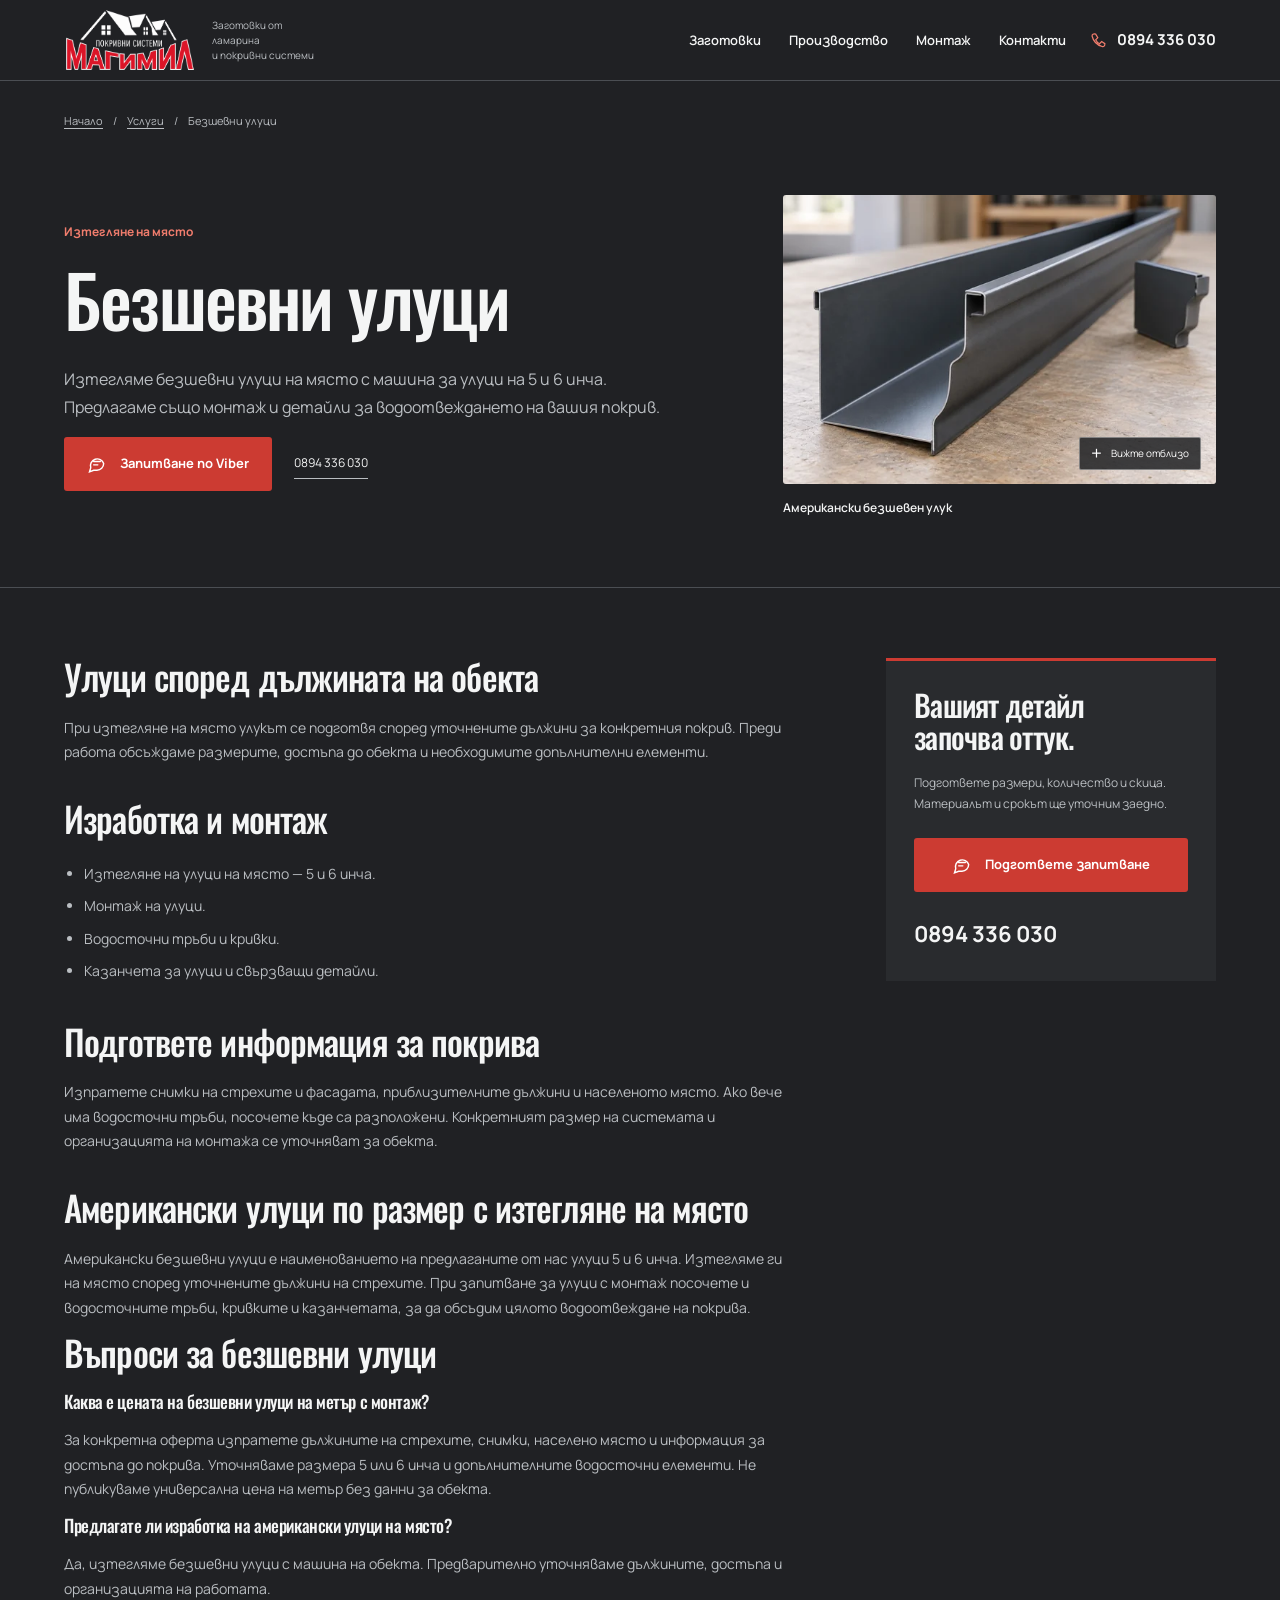
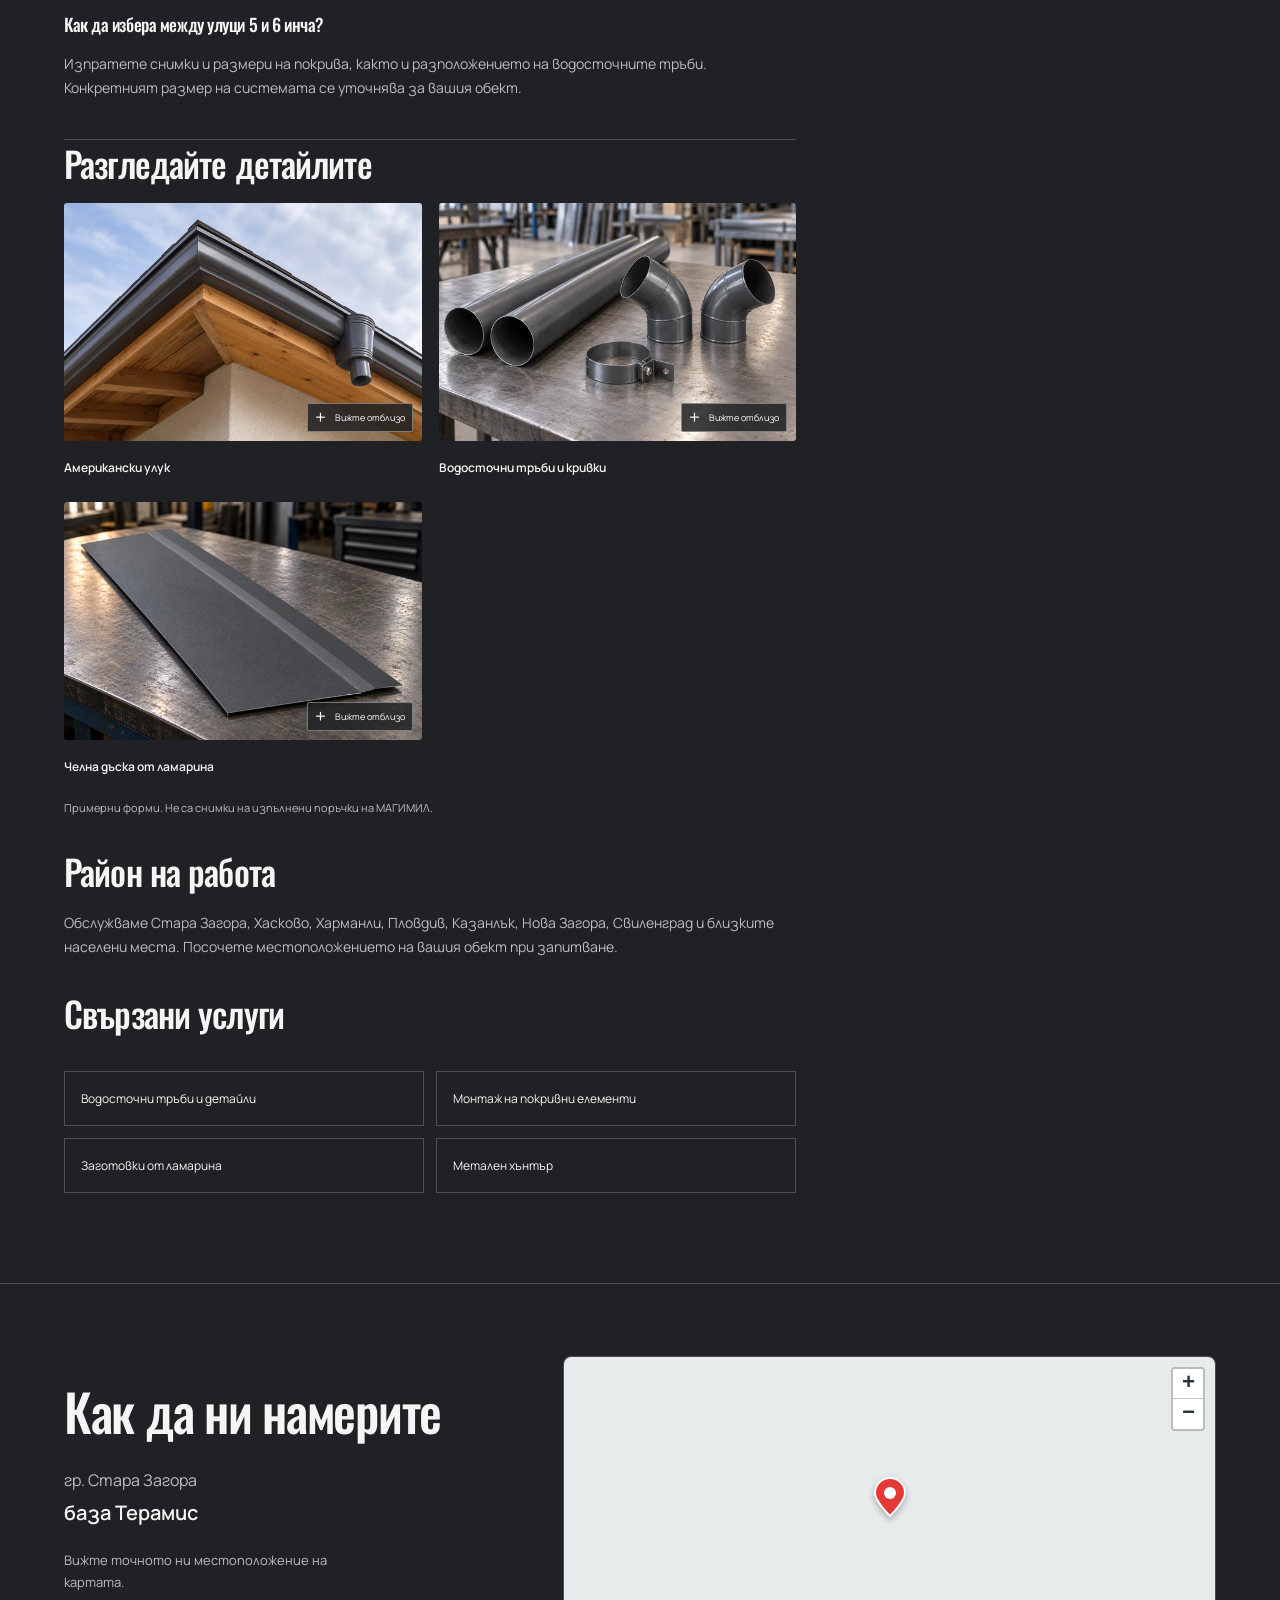
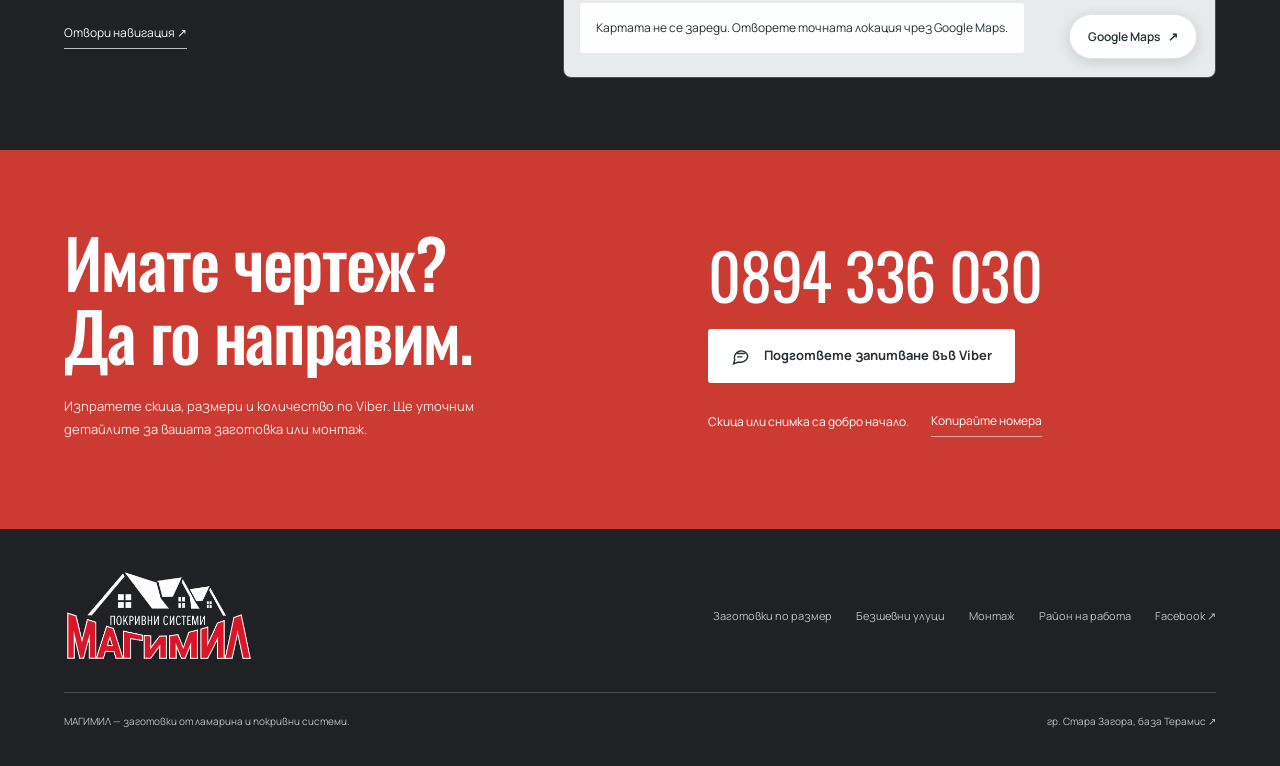
==== commit d398a7a7: "Add Teramis location and satellite map to contact sections" ====
--- a/bezshevni-uluci/index.html
+++ b/bezshevni-uluci/index.html
@@ -23,15 +23,19 @@
 <link rel="icon" type="image/svg+xml" href="../assets/favicon.svg">
 <link rel="preload" href="../assets/Oswald.ttf" as="font" type="font/ttf" crossorigin>
 <link rel="stylesheet" href="../assets/site.css?v=10">
-<script type="application/ld+json">{"@context": "https://schema.org", "@graph": [{"@type": "Organization", "@id": "https://magimil.bg/#organization", "name": "МАГИМИЛ", "alternateName": "MAGIMIL", "url": "https://magimil.bg/", "logo": "https://magimil.bg/assets/magimil-logo.png", "telephone": "+359894336030", "areaServed": [{"@type": "City", "name": "Стара Загора"}, {"@type": "City", "name": "Хасково"}, {"@type": "City", "name": "Харманли"}, {"@type": "City", "name": "Пловдив"}, {"@type": "City", "name": "Казанлък"}, {"@type": "City", "name": "Нова Загора"}, {"@type": "City", "name": "Свиленград"}], "description": "Заготовки от ламарина по размер, огъване на абкант, безшевни улуци и монтаж от МАГИМИЛ.", "image": "https://magimil.bg/assets/photos/project-lakeside-roof-1200.webp", "sameAs": ["https://www.facebook.com/share/1FMRY89kW6/?mibextid=wwXIfr"]}, {"@type": "WebSite", "@id": "https://magimil.bg/#website", "name": "МАГИМИЛ", "url": "https://magimil.bg/", "inLanguage": "bg", "publisher": {"@id": "https://magimil.bg/#organization"}, "description": "Заготовки от ламарина по размер, огъване на абкант, безшевни улуци и монтаж от МАГИМИЛ.", "image": "https://magimil.bg/assets/photos/project-lakeside-roof-1200.webp"}, {"@type": "Service", "name": "Безшевни улуци", "alternateName": ["Американски безшевни улуци", "Улуци по размер", "Улуци с монтаж"], "description": "Американски безшевни улуци 5 и 6 инча — изтегляне на място и монтаж от МАГИМИЛ. Стара Загора, Хасково, Пловдив и региона. Изпратете скица по Viber.", "url": "https://magimil.bg/bezshevni-uluci/", "provider": {"@id": "https://magimil.bg/#organization"}, "areaServed": [{"@type": "City", "name": "Стара Загора"}, {"@type": "City", "name": "Хасково"}, {"@type": "City", "name": "Харманли"}, {"@type": "City", "name": "Пловдив"}, {"@type": "City", "name": "Казанлък"}, {"@type": "City", "name": "Нова Загора"}, {"@type": "City", "name": "Свиленград"}]}, {"@type": "BreadcrumbList", "itemListElement": [{"@type": "ListItem", "position": 1, "name": "Начало", "item": "https://magimil.bg/"}, {"@type": "ListItem", "position": 2, "name": "Безшевни улуци", "item": "https://magimil.bg/bezshevni-uluci/"}]}, {"@type": "WebPage", "@id": "https://magimil.bg/bezshevni-uluci/#webpage", "url": "https://magimil.bg/bezshevni-uluci/", "name": "Безшевни улуци 5 и 6 инча на място и монтаж | МАГИМИЛ", "description": "Американски безшевни улуци 5 и 6 инча — изтегляне на място и монтаж от МАГИМИЛ. Стара Загора, Хасково, Пловдив и региона. Изпратете скица по Viber.", "inLanguage": "bg", "isPartOf": {"@id": "https://magimil.bg/#website"}, "about": {"@id": "https://magimil.bg/#organization"}, "primaryImageOfPage": {"@type": "ImageObject", "url": "https://magimil.bg/assets/photos/gutters-1200.webp"}}]}</script>
+<script type="application/ld+json">{"@context": "https://schema.org", "@graph": [{"@type": "Organization", "@id": "https://magimil.bg/#organization", "name": "МАГИМИЛ", "alternateName": "MAGIMIL", "url": "https://magimil.bg/", "logo": "https://magimil.bg/assets/magimil-logo.png", "telephone": "+359894336030", "areaServed": [{"@type": "City", "name": "Стара Загора"}, {"@type": "City", "name": "Хасково"}, {"@type": "City", "name": "Харманли"}, {"@type": "City", "name": "Пловдив"}, {"@type": "City", "name": "Казанлък"}, {"@type": "City", "name": "Нова Загора"}, {"@type": "City", "name": "Свиленград"}], "description": "Заготовки от ламарина по размер, огъване на абкант, безшевни улуци и монтаж от МАГИМИЛ.", "image": "https://magimil.bg/assets/photos/project-lakeside-roof-1200.webp", "address": {"@type": "PostalAddress", "addressLocality": "Стара Загора", "streetAddress": "база Терамис", "addressCountry": "BG"}, "location": {"@type": "Place", "name": "МАГИМИЛ — база Терамис", "hasMap": "https://maps.app.goo.gl/57j9Qv3isPY8PgmM8", "geo": {"@type": "GeoCoordinates", "latitude": 42.40707, "longitude": 25.654342}}, "sameAs": ["https://www.facebook.com/share/1FMRY89kW6/?mibextid=wwXIfr"]}, {"@type": "WebSite", "@id": "https://magimil.bg/#website", "name": "МАГИМИЛ", "url": "https://magimil.bg/", "inLanguage": "bg", "publisher": {"@id": "https://magimil.bg/#organization"}, "description": "Заготовки от ламарина по размер, огъване на абкант, безшевни улуци и монтаж от МАГИМИЛ.", "image": "https://magimil.bg/assets/photos/project-lakeside-roof-1200.webp"}, {"@type": "Service", "name": "Безшевни улуци", "alternateName": ["Американски безшевни улуци", "Улуци по размер", "Улуци с монтаж"], "description": "Американски безшевни улуци 5 и 6 инча — изтегляне на място и монтаж от МАГИМИЛ. Стара Загора, Хасково, Пловдив и региона. Изпратете скица по Viber.", "url": "https://magimil.bg/bezshevni-uluci/", "provider": {"@id": "https://magimil.bg/#organization"}, "areaServed": [{"@type": "City", "name": "Стара Загора"}, {"@type": "City", "name": "Хасково"}, {"@type": "City", "name": "Харманли"}, {"@type": "City", "name": "Пловдив"}, {"@type": "City", "name": "Казанлък"}, {"@type": "City", "name": "Нова Загора"}, {"@type": "City", "name": "Свиленград"}]}, {"@type": "BreadcrumbList", "itemListElement": [{"@type": "ListItem", "position": 1, "name": "Начало", "item": "https://magimil.bg/"}, {"@type": "ListItem", "position": 2, "name": "Безшевни улуци", "item": "https://magimil.bg/bezshevni-uluci/"}]}, {"@type": "WebPage", "@id": "https://magimil.bg/bezshevni-uluci/#webpage", "url": "https://magimil.bg/bezshevni-uluci/", "name": "Безшевни улуци 5 и 6 инча на място и монтаж | МАГИМИЛ", "description": "Американски безшевни улуци 5 и 6 инча — изтегляне на място и монтаж от МАГИМИЛ. Стара Загора, Хасково, Пловдив и региона. Изпратете скица по Viber.", "inLanguage": "bg", "isPartOf": {"@id": "https://magimil.bg/#website"}, "about": {"@id": "https://magimil.bg/#organization"}, "primaryImageOfPage": {"@type": "ImageObject", "url": "https://magimil.bg/assets/photos/gutters-1200.webp"}}]}</script>
 <script defer src="../assets/site.js?v=13">
+</script>
+<link rel="stylesheet" href="../assets/vendor/leaflet.min.css">
+<link rel="stylesheet" href="../assets/location.css?v=5">
+<script defer src="../assets/location.js?v=7">
 </script>
 <link rel="icon" type="image/png" sizes="16x16" href="../assets/favicon-16.png">
 <link rel="icon" type="image/png" sizes="32x32" href="../assets/favicon-32.png">
 <link rel="apple-touch-icon" sizes="180x180" href="../assets/apple-touch-icon.png">
 </head>
 <body><a class="skip-link" href="#main">Към съдържанието</a>
-<header class="site-header"><div class="wrap header-inner"><a class="brand" href="../" aria-label="МАГИМИЛ — начална страница"><span class="brand-logo"><img src="../assets/magimil-logo.webp?v=17" alt="МАГИМИЛ — покривни системи" width="1449" height="712" decoding="async"></span><span class="brand-caption">Заготовки от ламарина<br>и покривни системи</span></a><nav id="main-nav" class="main-nav" aria-label="Основна навигация"><a href="../#zagotovki">Заготовки</a><a href="../#proizvodstvo">Производство</a><a href="../montazh/">Монтаж</a><a href="../#kontakti">Контакти</a></nav><a class="header-phone" href="tel:+359894336030"><svg viewBox="0 0 24 24" fill="none" stroke="currentColor" stroke-width="1.7" aria-hidden="true"><path d="m8 3 3 5-3 3c1.2 2.7 2.9 4.4 5.5 5.5l3-3 4.5 3c0 3-1.6 5-4 4C9 18 5 14 3 6 2.5 3.5 5 2 8 3Z"/></svg>0894 336 030</a><button class="menu-button" aria-label="Отворете менюто" aria-expanded="false" aria-controls="main-nav"><svg viewBox="0 0 24 24" fill="none" stroke="currentColor" stroke-width="1.7" aria-hidden="true"><path d="M3 7h18M3 12h18M3 17h18"/></svg></button></div></header><main id="main"><div class="wrap breadcrumb"><a href="../">Начало</a><span>/</span><a href="../#zagotovki">Услуги</a><span>/</span>Безшевни улуци</div><section class="detail-hero"><div class="wrap detail-grid"><div><span class="section-kicker">Изтегляне на място</span><h1>Безшевни улуци</h1><p class="detail-lead">Изтегляме безшевни улуци на място с машина за улуци на 5 и 6 инча. Предлагаме също монтаж и детайли за водоотвеждането на вашия покрив.</p><div class="actions"><button class="button" type="button" data-enquiry="Безшевни улуци"><svg viewBox="0 0 24 24" fill="none" stroke="currentColor" stroke-width="1.7" aria-hidden="true"><path d="M20 11.5a8 8 0 0 1-8 8H8l-5 2 1.5-5A8 8 0 1 1 20 11.5Z"/><path d="M8 9h8M8 13h5" stroke-linecap="round"/></svg>Запитване по Viber</button><a class="text-link" href="tel:+359894336030">0894 336 030</a></div></div><figure class="photo-figure detail-feature"><button type="button" class="photo-zoom" data-photo="../assets/photos/gutters-1200.webp?v=17" data-photo-width="1536" data-photo-real="false" data-photo-title="Американски безшевен улук" data-photo-caption="Конкретното сечение се уточнява по чертеж." aria-label="Увеличете: Американски безшевен улук"><img class="" src="../assets/photos/gutters-1200.webp?v=17" srcset="../assets/photos/gutters-600.webp?v=17 600w, ../assets/photos/gutters-1200.webp?v=17 1200w" sizes="(max-width: 600px) calc(100vw - 40px), (max-width: 850px) 85vw, 45vw" width="1536" height="1024" alt="Илюстративен кадър: Американски безшевен улук с характерен оформен преден ръб и отворено сечение" loading="eager" fetchpriority="high" decoding="async"><span class="photo-zoom-hint">Вижте отблизо</span></button><figcaption><strong>Американски безшевен улук</strong></figcaption></figure></div></section><section class="detail-content"><div class="wrap detail-content-grid"><article class="article"><h2>Улуци според дължината на обекта</h2><p>При изтегляне на място улукът се подготвя според уточнените дължини за конкретния покрив. Преди работа обсъждаме размерите, достъпа до обекта и необходимите допълнителни елементи.</p><h2>Изработка и монтаж</h2><ul><li>Изтегляне на улуци на място — 5 и 6 инча.</li><li>Монтаж на улуци.</li><li>Водосточни тръби и кривки.</li><li>Казанчета за улуци и свързващи детайли.</li></ul><h2>Подгответе информация за покрива</h2><p>Изпратете снимки на стрехите и фасадата, приблизителните дължини и населеното място. Ако вече има водосточни тръби, посочете къде са разположени. Конкретният размер на системата и организацията на монтажа се уточняват за обекта.</p><h2>Американски улуци по размер с изтегляне на място</h2><p>Американски безшевни улуци е наименованието на предлаганите от нас улуци 5 и 6 инча. Изтегляме ги на място според уточнените дължини на стрехите. При запитване за улуци с монтаж посочете и водосточните тръби, кривките и казанчетата, за да обсъдим цялото водоотвеждане на покрива.</p><section aria-labelledby="service-questions"><h2 id="service-questions">Въпроси за безшевни улуци</h2><h3>Каква е цената на безшевни улуци на метър с монтаж?</h3><p>За конкретна оферта изпратете дължините на стрехите, снимки, населено място и информация за достъпа до покрива. Уточняваме размера 5 или 6 инча и допълнителните водосточни елементи. Не публикуваме универсална цена на метър без данни за обекта.</p><h3>Предлагате ли изработка на американски улуци на място?</h3><p>Да, изтегляме безшевни улуци с машина на обекта. Предварително уточняваме дължините, достъпа и организацията на работата.</p><h3>Как да избера между улуци 5 и 6 инча?</h3><p>Изпратете снимки и размери на покрива, както и разположението на водосточните тръби. Конкретният размер на системата се уточнява за вашия обект.</p></section><section class="service-gallery" id="detail-gallery"><h2>Разгледайте детайлите</h2><div class="service-gallery-grid"><figure class="photo-figure "><button type="button" class="photo-zoom" data-photo="../assets/photos/rain-hopper-1200.webp?v=17" data-photo-width="1536" data-photo-real="false" data-photo-title="Американски улук" data-photo-caption="Конкретното сечение се уточнява по чертеж." aria-label="Увеличете: Американски улук"><img class="" src="../assets/photos/rain-hopper-1200.webp?v=17" srcset="../assets/photos/rain-hopper-600.webp?v=17 600w, ../assets/photos/rain-hopper-1200.webp?v=17 1200w" sizes="(max-width: 600px) calc(100vw - 40px), (max-width: 850px) 85vw, 45vw" width="1536" height="1024" alt="Илюстративен кадър: Американски улук в антрацит, монтиран по стрехата на къща" loading="lazy" decoding="async"><span class="photo-zoom-hint">Вижте отблизо</span></button><figcaption><strong>Американски улук</strong></figcaption></figure><figure class="photo-figure "><button type="button" class="photo-zoom" data-photo="../assets/photos/downpipes-1200.webp?v=17" data-photo-width="1536" data-photo-real="false" data-photo-title="Водосточни тръби и кривки" data-photo-caption="Конкретното сечение се уточнява по чертеж." aria-label="Увеличете: Водосточни тръби и кривки"><img class="" src="../assets/photos/downpipes-1200.webp?v=17" srcset="../assets/photos/downpipes-600.webp?v=17 600w, ../assets/photos/downpipes-1200.webp?v=17 1200w" sizes="(max-width: 600px) calc(100vw - 40px), (max-width: 850px) 85vw, 45vw" width="1536" height="1024" alt="Илюстративен кадър: Кръгли ламаринени водосточни тръби, кривки и монтажна скоба" loading="lazy" decoding="async"><span class="photo-zoom-hint">Вижте отблизо</span></button><figcaption><strong>Водосточни тръби и кривки</strong></figcaption></figure><figure class="photo-figure "><button type="button" class="photo-zoom" data-photo="../assets/photos/fascia-flashing-1200.webp?v=17" data-photo-width="1536" data-photo-real="false" data-photo-title="Челна дъска от ламарина" data-photo-caption="Конкретното сечение се уточнява по чертеж." aria-label="Увеличете: Челна дъска от ламарина"><img class="" src="../assets/photos/fascia-flashing-1200.webp?v=17" srcset="../assets/photos/fascia-flashing-600.webp?v=17 600w, ../assets/photos/fascia-flashing-1200.webp?v=17 1200w" sizes="(max-width: 600px) calc(100vw - 40px), (max-width: 850px) 85vw, 45vw" width="1536" height="1024" alt="Илюстративен кадър: Ламаринена челна дъска по предоставена мостра, с широка равна повърхност и плитка надлъжна сгъвка" loading="lazy" decoding="async"><span class="photo-zoom-hint">Вижте отблизо</span></button><figcaption><strong>Челна дъска от ламарина</strong></figcaption></figure></div><p class="photo-disclosure">Примерни форми. Не са снимки на изпълнени поръчки на МАГИМИЛ.</p></section><h2>Район на работа</h2><p>Обслужваме Стара Загора, Хасково, Харманли, Пловдив, Казанлък, Нова Загора, Свиленград и близките населени места. Посочете местоположението на вашия обект при запитване.</p><h2>Свързани услуги</h2><div class="related-links"><a href="../vodostochni-trabi-i-detayli/">Водосточни тръби и детайли</a><a href="../montazh/">Монтаж на покривни елементи</a><a href="../zagotovki-ot-lamarina/">Заготовки от ламарина</a><a href="../metalen-hantar/">Метален хънтър</a></div></article><aside class="detail-aside"><h2>Вашият детайл<br>започва оттук.</h2><p>Подгответе размери, количество и скица. Материалът и срокът ще уточним заедно.</p><button class="button" type="button" data-enquiry="Безшевни улуци"><svg viewBox="0 0 24 24" fill="none" stroke="currentColor" stroke-width="1.7" aria-hidden="true"><path d="M20 11.5a8 8 0 0 1-8 8H8l-5 2 1.5-5A8 8 0 1 1 20 11.5Z"/><path d="M8 9h8M8 13h5" stroke-linecap="round"/></svg>Подгответе запитване</button><a class="aside-phone" href="tel:+359894336030">0894 336 030</a></aside></div></section><section class="contact" id="kontakti" aria-labelledby="contact-title"><div class="wrap contact-grid"><div><h2 id="contact-title">Имате чертеж?<br>Да го направим.</h2><p>Изпратете скица, размери и количество по Viber. Ще уточним детайлите за вашата заготовка или монтаж.</p></div><div class="contact-actions"><a class="contact-number" href="tel:+359894336030">0894 336 030</a><button class="button" type="button" data-enquiry=""><svg viewBox="0 0 24 24" fill="none" stroke="currentColor" stroke-width="1.7" aria-hidden="true"><path d="M20 11.5a8 8 0 0 1-8 8H8l-5 2 1.5-5A8 8 0 1 1 20 11.5Z"/><path d="M8 9h8M8 13h5" stroke-linecap="round"/></svg>Подгответе запитване във Viber</button><div class="contact-secondary"><span>Скица или снимка са добро начало.</span><button class="text-link" data-copy-phone type="button" style="background:none;color:inherit;border-top:0;border-left:0;border-right:0;cursor:pointer">Копирайте номера</button></div></div></div></section></main><footer class="site-footer"><div class="wrap"><div class="footer-top"><a href="../" class="footer-title" aria-label="МАГИМИЛ — начална страница"><span class="brand-logo footer-logo"><img src="../assets/magimil-logo.webp?v=17" alt="МАГИМИЛ — покривни системи" width="1449" height="712" loading="lazy" decoding="async"></span></a><div class="footer-links"><a href="../zagotovki-ot-lamarina/">Заготовки по размер</a><a href="../bezshevni-uluci/">Безшевни улуци</a><a href="../montazh/">Монтаж</a><a href="../#rayon">Район на работа</a><a href="https://www.facebook.com/share/1FMRY89kW6/?mibextid=wwXIfr" target="_blank" rel="noopener noreferrer" aria-label="МАГИМИЛ във Facebook (отваря се в нов раздел)">Facebook ↗</a></div></div><div class="footer-bottom"><p>МАГИМИЛ — заготовки от ламарина и покривни системи.</p><span>Създадено около вашия детайл.</span></div></div></footer>
+<header class="site-header"><div class="wrap header-inner"><a class="brand" href="../" aria-label="МАГИМИЛ — начална страница"><span class="brand-logo"><img src="../assets/magimil-logo.webp?v=17" alt="МАГИМИЛ — покривни системи" width="1449" height="712" decoding="async"></span><span class="brand-caption">Заготовки от ламарина<br>и покривни системи</span></a><nav id="main-nav" class="main-nav" aria-label="Основна навигация"><a href="../#zagotovki">Заготовки</a><a href="../#proizvodstvo">Производство</a><a href="../montazh/">Монтаж</a><a href="../#kontakti">Контакти</a></nav><a class="header-phone" href="tel:+359894336030"><svg viewBox="0 0 24 24" fill="none" stroke="currentColor" stroke-width="1.7" aria-hidden="true"><path d="m8 3 3 5-3 3c1.2 2.7 2.9 4.4 5.5 5.5l3-3 4.5 3c0 3-1.6 5-4 4C9 18 5 14 3 6 2.5 3.5 5 2 8 3Z"/></svg>0894 336 030</a><button class="menu-button" aria-label="Отворете менюто" aria-expanded="false" aria-controls="main-nav"><svg viewBox="0 0 24 24" fill="none" stroke="currentColor" stroke-width="1.7" aria-hidden="true"><path d="M3 7h18M3 12h18M3 17h18"/></svg></button></div></header><main id="main"><div class="wrap breadcrumb"><a href="../">Начало</a><span>/</span><a href="../#zagotovki">Услуги</a><span>/</span>Безшевни улуци</div><section class="detail-hero"><div class="wrap detail-grid"><div><span class="section-kicker">Изтегляне на място</span><h1>Безшевни улуци</h1><p class="detail-lead">Изтегляме безшевни улуци на място с машина за улуци на 5 и 6 инча. Предлагаме също монтаж и детайли за водоотвеждането на вашия покрив.</p><div class="actions"><button class="button" type="button" data-enquiry="Безшевни улуци"><svg viewBox="0 0 24 24" fill="none" stroke="currentColor" stroke-width="1.7" aria-hidden="true"><path d="M20 11.5a8 8 0 0 1-8 8H8l-5 2 1.5-5A8 8 0 1 1 20 11.5Z"/><path d="M8 9h8M8 13h5" stroke-linecap="round"/></svg>Запитване по Viber</button><a class="text-link" href="tel:+359894336030">0894 336 030</a></div></div><figure class="photo-figure detail-feature"><button type="button" class="photo-zoom" data-photo="../assets/photos/gutters-1200.webp?v=17" data-photo-width="1536" data-photo-real="false" data-photo-title="Американски безшевен улук" data-photo-caption="Конкретното сечение се уточнява по чертеж." aria-label="Увеличете: Американски безшевен улук"><img class="" src="../assets/photos/gutters-1200.webp?v=17" srcset="../assets/photos/gutters-600.webp?v=17 600w, ../assets/photos/gutters-1200.webp?v=17 1200w" sizes="(max-width: 600px) calc(100vw - 40px), (max-width: 850px) 85vw, 45vw" width="1536" height="1024" alt="Илюстративен кадър: Американски безшевен улук с характерен оформен преден ръб и отворено сечение" loading="eager" fetchpriority="high" decoding="async"><span class="photo-zoom-hint">Вижте отблизо</span></button><figcaption><strong>Американски безшевен улук</strong></figcaption></figure></div></section><section class="detail-content"><div class="wrap detail-content-grid"><article class="article"><h2>Улуци според дължината на обекта</h2><p>При изтегляне на място улукът се подготвя според уточнените дължини за конкретния покрив. Преди работа обсъждаме размерите, достъпа до обекта и необходимите допълнителни елементи.</p><h2>Изработка и монтаж</h2><ul><li>Изтегляне на улуци на място — 5 и 6 инча.</li><li>Монтаж на улуци.</li><li>Водосточни тръби и кривки.</li><li>Казанчета за улуци и свързващи детайли.</li></ul><h2>Подгответе информация за покрива</h2><p>Изпратете снимки на стрехите и фасадата, приблизителните дължини и населеното място. Ако вече има водосточни тръби, посочете къде са разположени. Конкретният размер на системата и организацията на монтажа се уточняват за обекта.</p><h2>Американски улуци по размер с изтегляне на място</h2><p>Американски безшевни улуци е наименованието на предлаганите от нас улуци 5 и 6 инча. Изтегляме ги на място според уточнените дължини на стрехите. При запитване за улуци с монтаж посочете и водосточните тръби, кривките и казанчетата, за да обсъдим цялото водоотвеждане на покрива.</p><section aria-labelledby="service-questions"><h2 id="service-questions">Въпроси за безшевни улуци</h2><h3>Каква е цената на безшевни улуци на метър с монтаж?</h3><p>За конкретна оферта изпратете дължините на стрехите, снимки, населено място и информация за достъпа до покрива. Уточняваме размера 5 или 6 инча и допълнителните водосточни елементи. Не публикуваме универсална цена на метър без данни за обекта.</p><h3>Предлагате ли изработка на американски улуци на място?</h3><p>Да, изтегляме безшевни улуци с машина на обекта. Предварително уточняваме дължините, достъпа и организацията на работата.</p><h3>Как да избера между улуци 5 и 6 инча?</h3><p>Изпратете снимки и размери на покрива, както и разположението на водосточните тръби. Конкретният размер на системата се уточнява за вашия обект.</p></section><section class="service-gallery" id="detail-gallery"><h2>Разгледайте детайлите</h2><div class="service-gallery-grid"><figure class="photo-figure "><button type="button" class="photo-zoom" data-photo="../assets/photos/rain-hopper-1200.webp?v=17" data-photo-width="1536" data-photo-real="false" data-photo-title="Американски улук" data-photo-caption="Конкретното сечение се уточнява по чертеж." aria-label="Увеличете: Американски улук"><img class="" src="../assets/photos/rain-hopper-1200.webp?v=17" srcset="../assets/photos/rain-hopper-600.webp?v=17 600w, ../assets/photos/rain-hopper-1200.webp?v=17 1200w" sizes="(max-width: 600px) calc(100vw - 40px), (max-width: 850px) 85vw, 45vw" width="1536" height="1024" alt="Илюстративен кадър: Американски улук в антрацит, монтиран по стрехата на къща" loading="lazy" decoding="async"><span class="photo-zoom-hint">Вижте отблизо</span></button><figcaption><strong>Американски улук</strong></figcaption></figure><figure class="photo-figure "><button type="button" class="photo-zoom" data-photo="../assets/photos/downpipes-1200.webp?v=17" data-photo-width="1536" data-photo-real="false" data-photo-title="Водосточни тръби и кривки" data-photo-caption="Конкретното сечение се уточнява по чертеж." aria-label="Увеличете: Водосточни тръби и кривки"><img class="" src="../assets/photos/downpipes-1200.webp?v=17" srcset="../assets/photos/downpipes-600.webp?v=17 600w, ../assets/photos/downpipes-1200.webp?v=17 1200w" sizes="(max-width: 600px) calc(100vw - 40px), (max-width: 850px) 85vw, 45vw" width="1536" height="1024" alt="Илюстративен кадър: Кръгли ламаринени водосточни тръби, кривки и монтажна скоба" loading="lazy" decoding="async"><span class="photo-zoom-hint">Вижте отблизо</span></button><figcaption><strong>Водосточни тръби и кривки</strong></figcaption></figure><figure class="photo-figure "><button type="button" class="photo-zoom" data-photo="../assets/photos/fascia-flashing-1200.webp?v=17" data-photo-width="1536" data-photo-real="false" data-photo-title="Челна дъска от ламарина" data-photo-caption="Конкретното сечение се уточнява по чертеж." aria-label="Увеличете: Челна дъска от ламарина"><img class="" src="../assets/photos/fascia-flashing-1200.webp?v=17" srcset="../assets/photos/fascia-flashing-600.webp?v=17 600w, ../assets/photos/fascia-flashing-1200.webp?v=17 1200w" sizes="(max-width: 600px) calc(100vw - 40px), (max-width: 850px) 85vw, 45vw" width="1536" height="1024" alt="Илюстративен кадър: Ламаринена челна дъска по предоставена мостра, с широка равна повърхност и плитка надлъжна сгъвка" loading="lazy" decoding="async"><span class="photo-zoom-hint">Вижте отблизо</span></button><figcaption><strong>Челна дъска от ламарина</strong></figcaption></figure></div><p class="photo-disclosure">Примерни форми. Не са снимки на изпълнени поръчки на МАГИМИЛ.</p></section><h2>Район на работа</h2><p>Обслужваме Стара Загора, Хасково, Харманли, Пловдив, Казанлък, Нова Загора, Свиленград и близките населени места. Посочете местоположението на вашия обект при запитване.</p><h2>Свързани услуги</h2><div class="related-links"><a href="../vodostochni-trabi-i-detayli/">Водосточни тръби и детайли</a><a href="../montazh/">Монтаж на покривни елементи</a><a href="../zagotovki-ot-lamarina/">Заготовки от ламарина</a><a href="../metalen-hantar/">Метален хънтър</a></div></article><aside class="detail-aside"><h2>Вашият детайл<br>започва оттук.</h2><p>Подгответе размери, количество и скица. Материалът и срокът ще уточним заедно.</p><button class="button" type="button" data-enquiry="Безшевни улуци"><svg viewBox="0 0 24 24" fill="none" stroke="currentColor" stroke-width="1.7" aria-hidden="true"><path d="M20 11.5a8 8 0 0 1-8 8H8l-5 2 1.5-5A8 8 0 1 1 20 11.5Z"/><path d="M8 9h8M8 13h5" stroke-linecap="round"/></svg>Подгответе запитване</button><a class="aside-phone" href="tel:+359894336030">0894 336 030</a></aside></div></section><section class="base-location" id="lokatsia" aria-labelledby="base-title"><div class="wrap base-location-grid"><div class="base-location-copy"><h2 id="base-title">Как да ни намерите</h2><address>гр. Стара Загора<br><strong>база Терамис</strong></address><p>Вижте точното ни местоположение на картата.</p><a class="text-link" href="https://maps.app.goo.gl/57j9Qv3isPY8PgmM8" target="_blank" rel="noopener">Отвори навигация <span aria-hidden="true">↗</span></a></div><div class="base-map-card"><div id="base-map" class="base-map" role="region" aria-label="Карта на МАГИМИЛ — база Терамис, Стара Загора" data-lat="42.40707" data-lng="25.654342" data-library="../assets/vendor/leaflet.min.js"><p class="base-map-status" role="status">Картата се зарежда. Можете да използвате линка за навигация.</p></div><div class="base-map-caption"><a href="https://maps.app.goo.gl/57j9Qv3isPY8PgmM8" target="_blank" rel="noopener" aria-label="Вижте локацията в Google Maps (нов раздел)">Google Maps <span aria-hidden="true">↗</span></a></div></div></div></section><section class="contact" id="kontakti" aria-labelledby="contact-title"><div class="wrap contact-grid"><div><h2 id="contact-title">Имате чертеж?<br>Да го направим.</h2><p>Изпратете скица, размери и количество по Viber. Ще уточним детайлите за вашата заготовка или монтаж.</p></div><div class="contact-actions"><a class="contact-number" href="tel:+359894336030">0894 336 030</a><button class="button" type="button" data-enquiry=""><svg viewBox="0 0 24 24" fill="none" stroke="currentColor" stroke-width="1.7" aria-hidden="true"><path d="M20 11.5a8 8 0 0 1-8 8H8l-5 2 1.5-5A8 8 0 1 1 20 11.5Z"/><path d="M8 9h8M8 13h5" stroke-linecap="round"/></svg>Подгответе запитване във Viber</button><div class="contact-secondary"><span>Скица или снимка са добро начало.</span><button class="text-link" data-copy-phone type="button" style="background:none;color:inherit;border-top:0;border-left:0;border-right:0;cursor:pointer">Копирайте номера</button></div></div></div></section></main><footer class="site-footer"><div class="wrap"><div class="footer-top"><a href="../" class="footer-title" aria-label="МАГИМИЛ — начална страница"><span class="brand-logo footer-logo"><img src="../assets/magimil-logo.webp?v=17" alt="МАГИМИЛ — покривни системи" width="1449" height="712" loading="lazy" decoding="async"></span></a><div class="footer-links"><a href="../zagotovki-ot-lamarina/">Заготовки по размер</a><a href="../bezshevni-uluci/">Безшевни улуци</a><a href="../montazh/">Монтаж</a><a href="../#rayon">Район на работа</a><a href="https://www.facebook.com/share/1FMRY89kW6/?mibextid=wwXIfr" target="_blank" rel="noopener noreferrer" aria-label="МАГИМИЛ във Facebook (отваря се в нов раздел)">Facebook ↗</a></div></div><div class="footer-bottom"><p>МАГИМИЛ — заготовки от ламарина и покривни системи.</p><a href="https://maps.app.goo.gl/57j9Qv3isPY8PgmM8" target="_blank" rel="noopener">гр. Стара Загора, база Терамис ↗</a></div></div></footer>
 <div class="mobile-contact" aria-label="Бърза връзка"><a class="button button-outline" href="tel:+359894336030"><svg viewBox="0 0 24 24" fill="none" stroke="currentColor" stroke-width="1.7" aria-hidden="true"><path d="m8 3 3 5-3 3c1.2 2.7 2.9 4.4 5.5 5.5l3-3 4.5 3c0 3-1.6 5-4 4C9 18 5 14 3 6 2.5 3.5 5 2 8 3Z"/></svg>Обадете се</a><button class="button" type="button" data-enquiry=""><svg viewBox="0 0 24 24" fill="none" stroke="currentColor" stroke-width="1.7" aria-hidden="true"><path d="M20 11.5a8 8 0 0 1-8 8H8l-5 2 1.5-5A8 8 0 1 1 20 11.5Z"/><path d="M8 9h8M8 13h5" stroke-linecap="round"/></svg>Чертеж по Viber</button></div>
 <dialog id="viber-dialog" aria-labelledby="dialog-title"><div class="dialog-header"><h2 id="dialog-title">Да уточним детайла.</h2><button class="close-dialog" data-close-dialog aria-label="Затворете запитването">×</button></div><p class="dialog-note">Допълнете текста, копирайте го и го поставете във Viber. Приложете чертежа или снимката директно в разговора. Този сайт не изпраща съобщения и файлове.</p><label for="enquiry-message" class="field-label">Вашето запитване</label><textarea id="enquiry-message">Здравейте, МАГИМИЛ!
 Интересувам се от заготовки от ламарина.
--- a/assets/location.css
+++ b/assets/location.css
@@ -0,0 +1,28 @@
+.base-location{padding:72px 0;background:var(--bg);border-top:1px solid var(--line)}
+.base-location-grid{display:grid;grid-template-columns:.8fr 1.2fr;align-items:center;gap:64px}
+.base-location-copy h2{font-size:clamp(38px,4vw,58px);margin-bottom:26px}
+.base-location-copy address{font-style:normal;font-size:16px;color:var(--muted);line-height:1.8}
+.base-location-copy address strong{color:var(--ink);font-size:20px;font-weight:600}
+.base-location-copy p{max-width:320px;font-size:13px;color:var(--muted);margin:18px 0 24px}
+.base-map-card{position:relative;min-width:0;border:1px solid var(--line);border-radius:8px;overflow:hidden;background:var(--surface)}
+.base-map{height:320px;background:#e8ebeb;color:#263136;isolation:isolate;font-family:Manrope,sans-serif}
+.base-map-status{position:absolute;left:16px;bottom:24px;z-index:1000;margin:0;padding:16px;font-size:12px;max-width:calc(100% - 32px);background:#fffffff2;border-radius:3px}
+.base-map{position:relative}
+.base-map-caption{display:flex;align-items:center;justify-content:space-between;gap:16px;padding:16px 20px;background:var(--surface);font-size:11px}
+.base-map-caption i{display:inline-block;width:7px;height:7px;background:var(--soft);border-radius:50%;margin-right:6px}
+.base-map-caption a{white-space:nowrap;color:var(--muted)}
+.base-map-caption a:hover{color:var(--ink)}
+.base-map .leaflet-control-attribution{font-size:11px;line-height:1.5;padding:2px 7px;background:#292b2ef2;color:#f4f5f5;border-radius:4px 0 0 0}
+.base-map .leaflet-control-attribution a{color:#f4f5f5}
+.base-map .leaflet-control-zoom a{color:#263136;background:#fff}
+.base-map .leaflet-tooltip{font-family:Manrope,sans-serif;font-size:11px;font-weight:700;color:#263136;padding:7px 11px}
+.base-map-pin{background:transparent;border:0}
+.base-map-pin svg{width:40px;height:40px;filter:drop-shadow(0 3px 3px #0004)}
+@media(max-width:850px){.base-location-grid{gap:32px;grid-template-columns:1fr 1.15fr}.base-map{height:300px}}
+@media(max-width:600px){.base-location{padding:48px 0}.base-location-grid{grid-template-columns:1fr;gap:28px}.base-location-copy h2{font-size:42px;margin-bottom:22px}.base-location-copy p{max-width:350px}.base-map{height:270px}.base-map-caption{padding:14px 12px;font-size:10px;gap:8px}}
+
+/* Keep the navigation button over the map. */
+.base-map-caption{padding:0;background:transparent}
+.base-map-caption a{position:absolute;right:18px;bottom:18px;z-index:1001;display:inline-flex;align-items:center;gap:8px;padding:11px 18px;border-radius:28px;background:#fff;color:#263136;border:1px solid #26313620;box-shadow:0 3px 14px #0002;font-size:12px;font-weight:600}
+.base-map-caption a:hover{color:#263136;background:#f4f5f5}
+@media(max-width:600px){.base-map-caption{padding:0}.base-map-caption a{right:14px;bottom:14px;padding:10px 16px}}
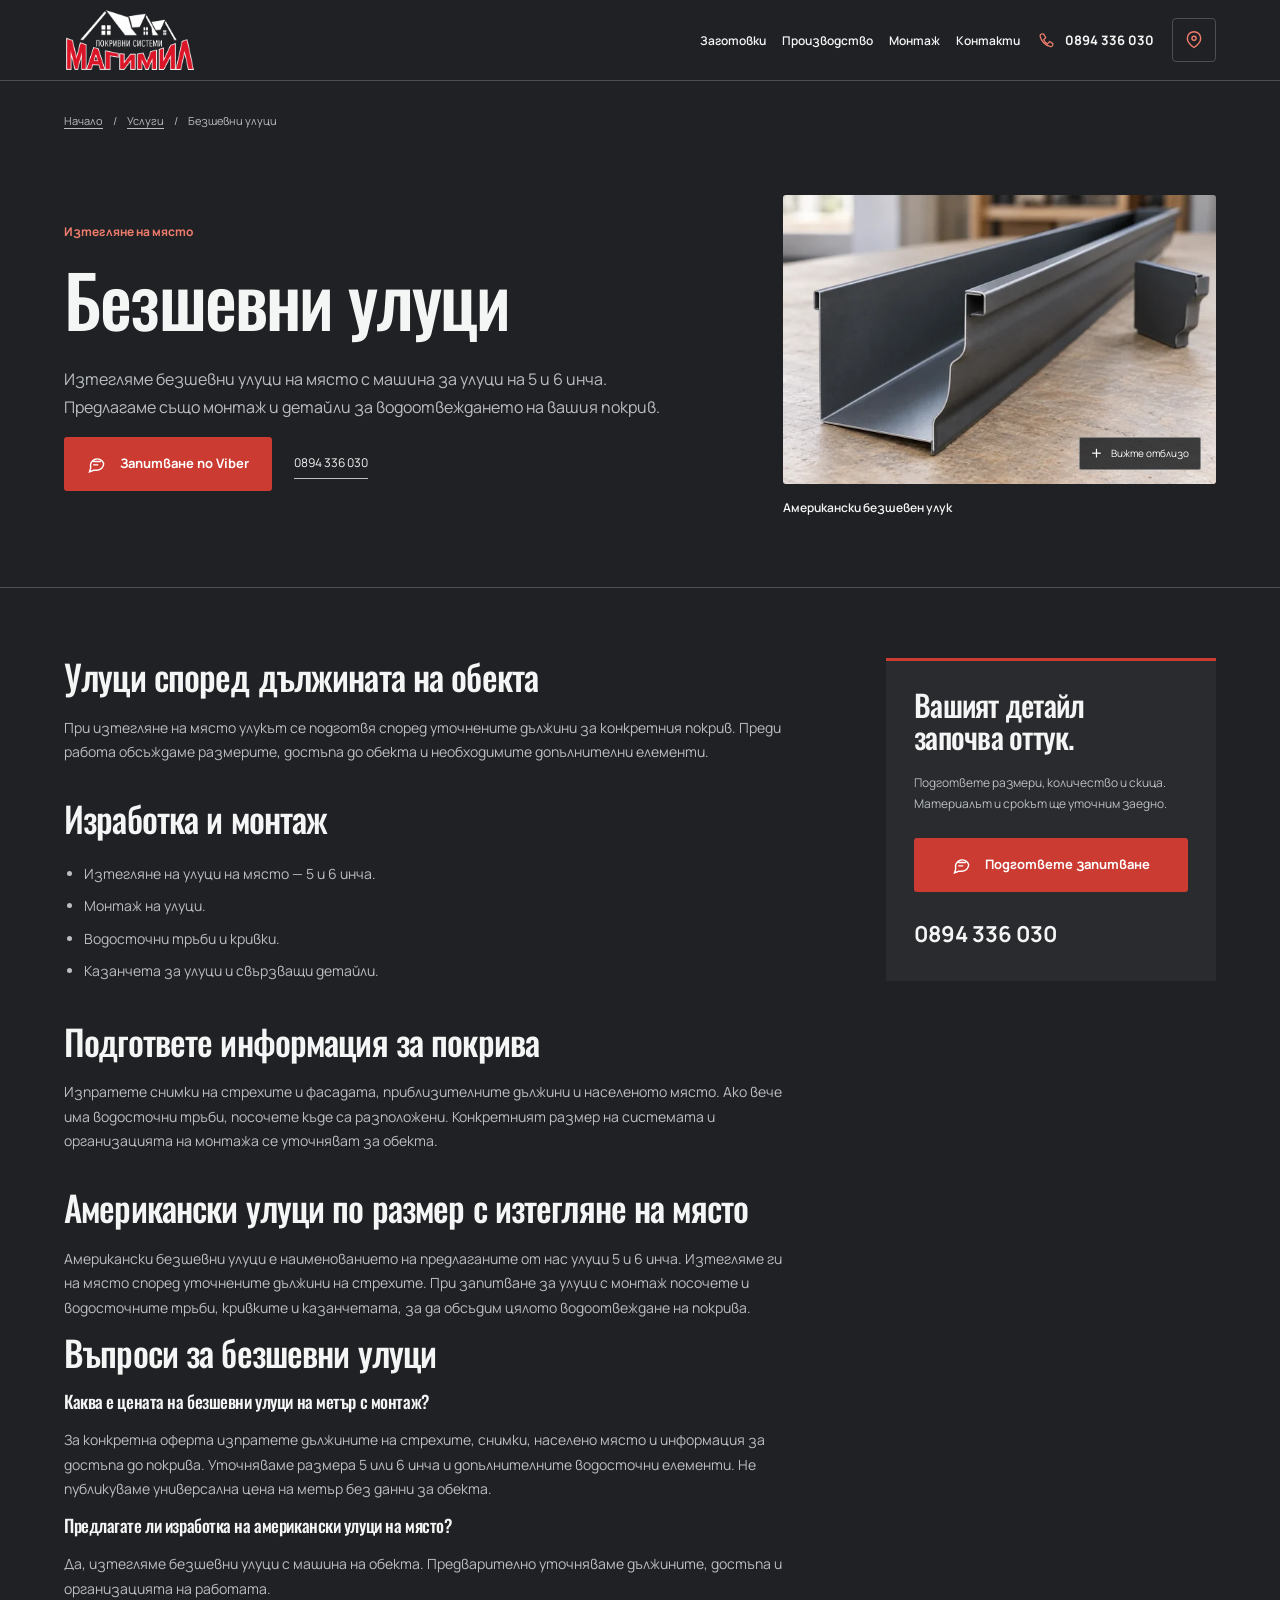
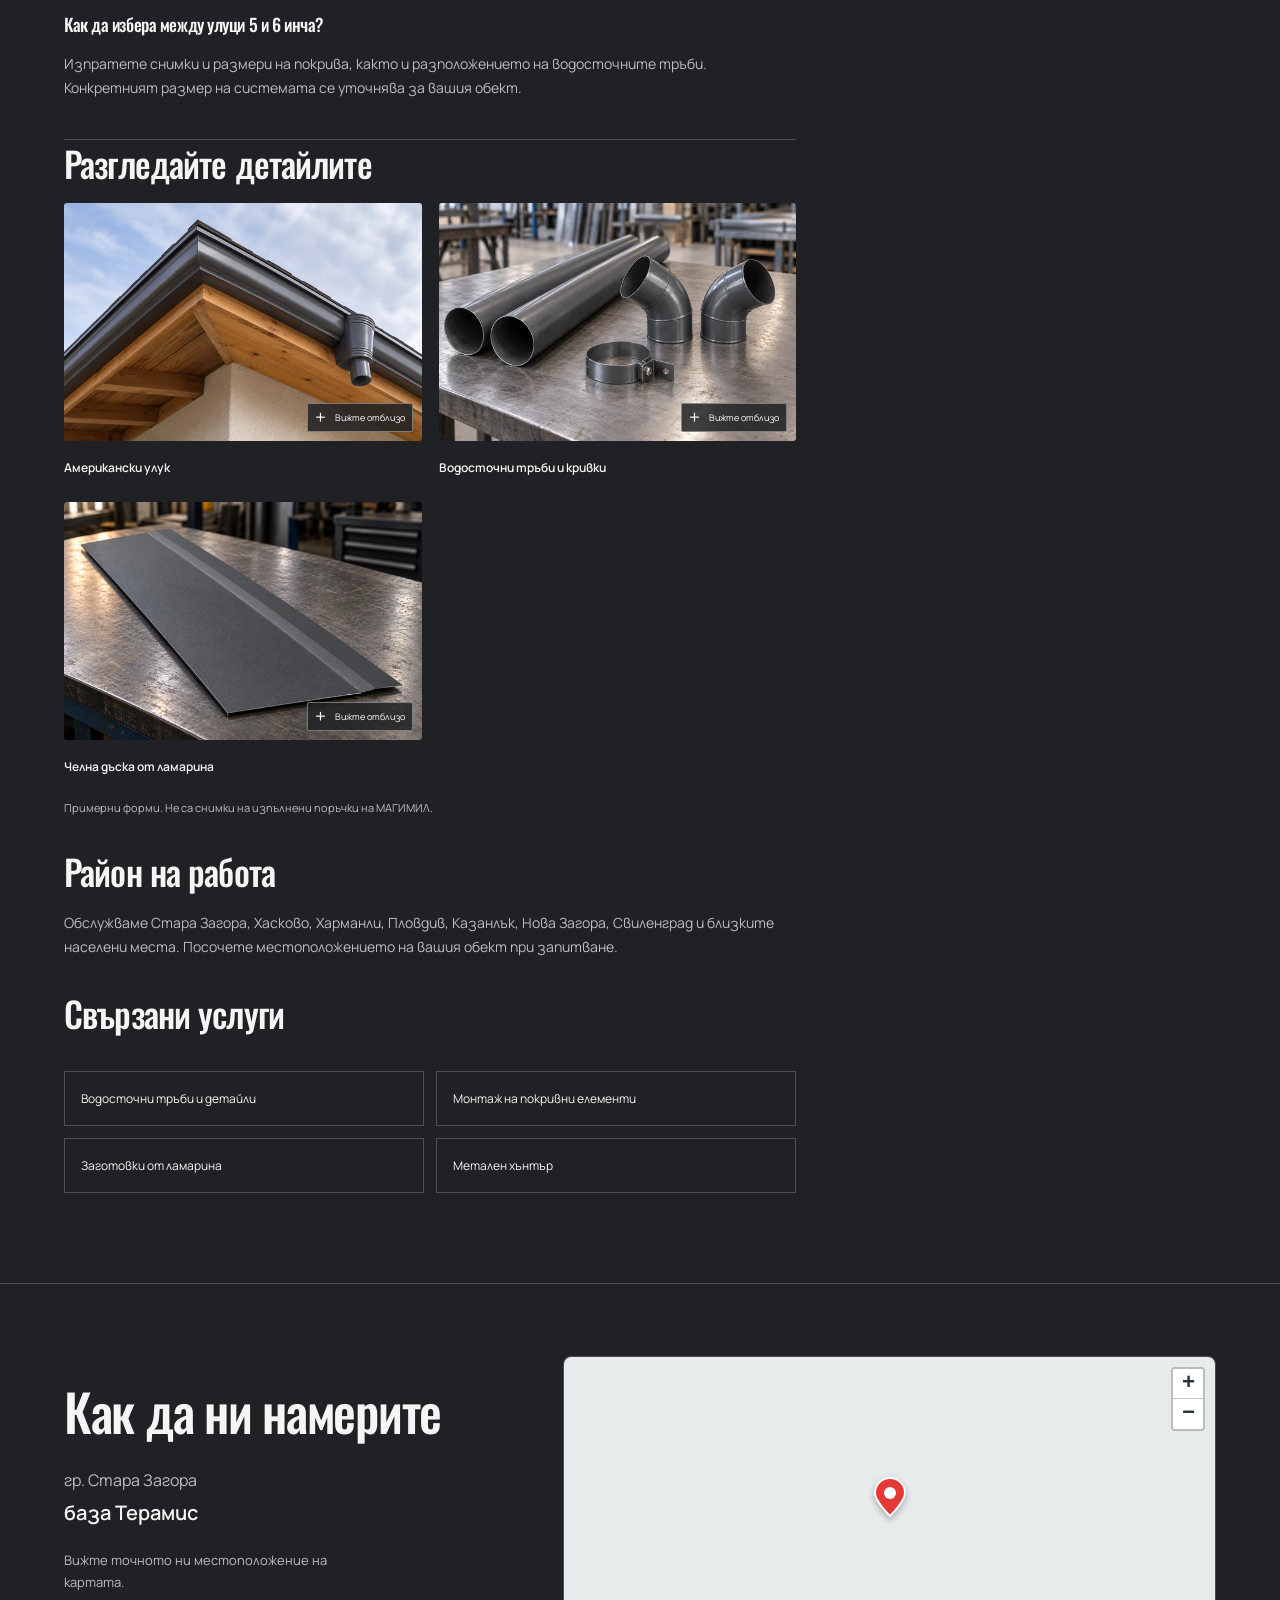
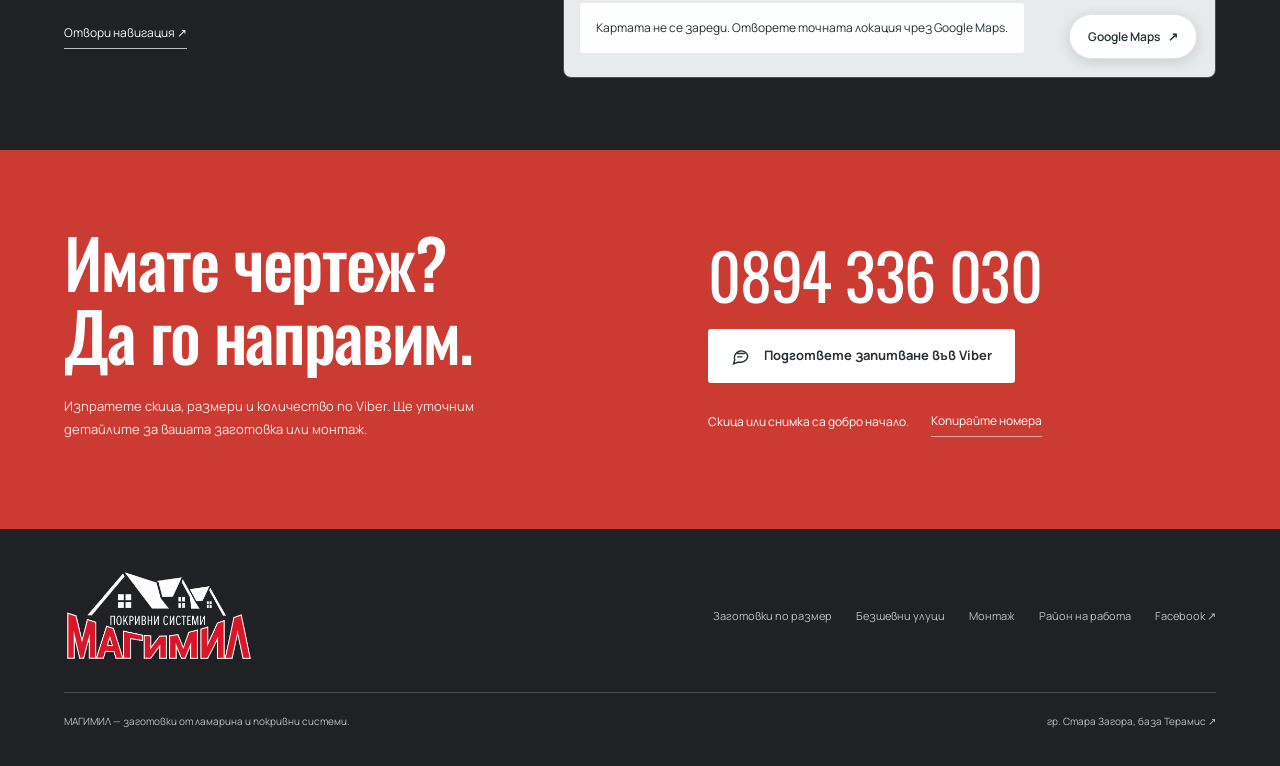
==== commit 6b4671a6: "Add compact header location link to map section" ====
--- a/bezshevni-uluci/index.html
+++ b/bezshevni-uluci/index.html
@@ -22,7 +22,7 @@
 <meta name="twitter:image" content="https://magimil.bg/assets/photos/gutters-1200.webp">
 <link rel="icon" type="image/svg+xml" href="../assets/favicon.svg">
 <link rel="preload" href="../assets/Oswald.ttf" as="font" type="font/ttf" crossorigin>
-<link rel="stylesheet" href="../assets/site.css?v=10">
+<link rel="stylesheet" href="../assets/site.css?v=13">
 <script type="application/ld+json">{"@context": "https://schema.org", "@graph": [{"@type": "Organization", "@id": "https://magimil.bg/#organization", "name": "МАГИМИЛ", "alternateName": "MAGIMIL", "url": "https://magimil.bg/", "logo": "https://magimil.bg/assets/magimil-logo.png", "telephone": "+359894336030", "areaServed": [{"@type": "City", "name": "Стара Загора"}, {"@type": "City", "name": "Хасково"}, {"@type": "City", "name": "Харманли"}, {"@type": "City", "name": "Пловдив"}, {"@type": "City", "name": "Казанлък"}, {"@type": "City", "name": "Нова Загора"}, {"@type": "City", "name": "Свиленград"}], "description": "Заготовки от ламарина по размер, огъване на абкант, безшевни улуци и монтаж от МАГИМИЛ.", "image": "https://magimil.bg/assets/photos/project-lakeside-roof-1200.webp", "address": {"@type": "PostalAddress", "addressLocality": "Стара Загора", "streetAddress": "база Терамис", "addressCountry": "BG"}, "location": {"@type": "Place", "name": "МАГИМИЛ — база Терамис", "hasMap": "https://maps.app.goo.gl/57j9Qv3isPY8PgmM8", "geo": {"@type": "GeoCoordinates", "latitude": 42.40707, "longitude": 25.654342}}, "sameAs": ["https://www.facebook.com/share/1FMRY89kW6/?mibextid=wwXIfr"]}, {"@type": "WebSite", "@id": "https://magimil.bg/#website", "name": "МАГИМИЛ", "url": "https://magimil.bg/", "inLanguage": "bg", "publisher": {"@id": "https://magimil.bg/#organization"}, "description": "Заготовки от ламарина по размер, огъване на абкант, безшевни улуци и монтаж от МАГИМИЛ.", "image": "https://magimil.bg/assets/photos/project-lakeside-roof-1200.webp"}, {"@type": "Service", "name": "Безшевни улуци", "alternateName": ["Американски безшевни улуци", "Улуци по размер", "Улуци с монтаж"], "description": "Американски безшевни улуци 5 и 6 инча — изтегляне на място и монтаж от МАГИМИЛ. Стара Загора, Хасково, Пловдив и региона. Изпратете скица по Viber.", "url": "https://magimil.bg/bezshevni-uluci/", "provider": {"@id": "https://magimil.bg/#organization"}, "areaServed": [{"@type": "City", "name": "Стара Загора"}, {"@type": "City", "name": "Хасково"}, {"@type": "City", "name": "Харманли"}, {"@type": "City", "name": "Пловдив"}, {"@type": "City", "name": "Казанлък"}, {"@type": "City", "name": "Нова Загора"}, {"@type": "City", "name": "Свиленград"}]}, {"@type": "BreadcrumbList", "itemListElement": [{"@type": "ListItem", "position": 1, "name": "Начало", "item": "https://magimil.bg/"}, {"@type": "ListItem", "position": 2, "name": "Безшевни улуци", "item": "https://magimil.bg/bezshevni-uluci/"}]}, {"@type": "WebPage", "@id": "https://magimil.bg/bezshevni-uluci/#webpage", "url": "https://magimil.bg/bezshevni-uluci/", "name": "Безшевни улуци 5 и 6 инча на място и монтаж | МАГИМИЛ", "description": "Американски безшевни улуци 5 и 6 инча — изтегляне на място и монтаж от МАГИМИЛ. Стара Загора, Хасково, Пловдив и региона. Изпратете скица по Viber.", "inLanguage": "bg", "isPartOf": {"@id": "https://magimil.bg/#website"}, "about": {"@id": "https://magimil.bg/#organization"}, "primaryImageOfPage": {"@type": "ImageObject", "url": "https://magimil.bg/assets/photos/gutters-1200.webp"}}]}</script>
 <script defer src="../assets/site.js?v=13">
 </script>
@@ -35,8 +35,8 @@
 <link rel="apple-touch-icon" sizes="180x180" href="../assets/apple-touch-icon.png">
 </head>
 <body><a class="skip-link" href="#main">Към съдържанието</a>
-<header class="site-header"><div class="wrap header-inner"><a class="brand" href="../" aria-label="МАГИМИЛ — начална страница"><span class="brand-logo"><img src="../assets/magimil-logo.webp?v=17" alt="МАГИМИЛ — покривни системи" width="1449" height="712" decoding="async"></span><span class="brand-caption">Заготовки от ламарина<br>и покривни системи</span></a><nav id="main-nav" class="main-nav" aria-label="Основна навигация"><a href="../#zagotovki">Заготовки</a><a href="../#proizvodstvo">Производство</a><a href="../montazh/">Монтаж</a><a href="../#kontakti">Контакти</a></nav><a class="header-phone" href="tel:+359894336030"><svg viewBox="0 0 24 24" fill="none" stroke="currentColor" stroke-width="1.7" aria-hidden="true"><path d="m8 3 3 5-3 3c1.2 2.7 2.9 4.4 5.5 5.5l3-3 4.5 3c0 3-1.6 5-4 4C9 18 5 14 3 6 2.5 3.5 5 2 8 3Z"/></svg>0894 336 030</a><button class="menu-button" aria-label="Отворете менюто" aria-expanded="false" aria-controls="main-nav"><svg viewBox="0 0 24 24" fill="none" stroke="currentColor" stroke-width="1.7" aria-hidden="true"><path d="M3 7h18M3 12h18M3 17h18"/></svg></button></div></header><main id="main"><div class="wrap breadcrumb"><a href="../">Начало</a><span>/</span><a href="../#zagotovki">Услуги</a><span>/</span>Безшевни улуци</div><section class="detail-hero"><div class="wrap detail-grid"><div><span class="section-kicker">Изтегляне на място</span><h1>Безшевни улуци</h1><p class="detail-lead">Изтегляме безшевни улуци на място с машина за улуци на 5 и 6 инча. Предлагаме също монтаж и детайли за водоотвеждането на вашия покрив.</p><div class="actions"><button class="button" type="button" data-enquiry="Безшевни улуци"><svg viewBox="0 0 24 24" fill="none" stroke="currentColor" stroke-width="1.7" aria-hidden="true"><path d="M20 11.5a8 8 0 0 1-8 8H8l-5 2 1.5-5A8 8 0 1 1 20 11.5Z"/><path d="M8 9h8M8 13h5" stroke-linecap="round"/></svg>Запитване по Viber</button><a class="text-link" href="tel:+359894336030">0894 336 030</a></div></div><figure class="photo-figure detail-feature"><button type="button" class="photo-zoom" data-photo="../assets/photos/gutters-1200.webp?v=17" data-photo-width="1536" data-photo-real="false" data-photo-title="Американски безшевен улук" data-photo-caption="Конкретното сечение се уточнява по чертеж." aria-label="Увеличете: Американски безшевен улук"><img class="" src="../assets/photos/gutters-1200.webp?v=17" srcset="../assets/photos/gutters-600.webp?v=17 600w, ../assets/photos/gutters-1200.webp?v=17 1200w" sizes="(max-width: 600px) calc(100vw - 40px), (max-width: 850px) 85vw, 45vw" width="1536" height="1024" alt="Илюстративен кадър: Американски безшевен улук с характерен оформен преден ръб и отворено сечение" loading="eager" fetchpriority="high" decoding="async"><span class="photo-zoom-hint">Вижте отблизо</span></button><figcaption><strong>Американски безшевен улук</strong></figcaption></figure></div></section><section class="detail-content"><div class="wrap detail-content-grid"><article class="article"><h2>Улуци според дължината на обекта</h2><p>При изтегляне на място улукът се подготвя според уточнените дължини за конкретния покрив. Преди работа обсъждаме размерите, достъпа до обекта и необходимите допълнителни елементи.</p><h2>Изработка и монтаж</h2><ul><li>Изтегляне на улуци на място — 5 и 6 инча.</li><li>Монтаж на улуци.</li><li>Водосточни тръби и кривки.</li><li>Казанчета за улуци и свързващи детайли.</li></ul><h2>Подгответе информация за покрива</h2><p>Изпратете снимки на стрехите и фасадата, приблизителните дължини и населеното място. Ако вече има водосточни тръби, посочете къде са разположени. Конкретният размер на системата и организацията на монтажа се уточняват за обекта.</p><h2>Американски улуци по размер с изтегляне на място</h2><p>Американски безшевни улуци е наименованието на предлаганите от нас улуци 5 и 6 инча. Изтегляме ги на място според уточнените дължини на стрехите. При запитване за улуци с монтаж посочете и водосточните тръби, кривките и казанчетата, за да обсъдим цялото водоотвеждане на покрива.</p><section aria-labelledby="service-questions"><h2 id="service-questions">Въпроси за безшевни улуци</h2><h3>Каква е цената на безшевни улуци на метър с монтаж?</h3><p>За конкретна оферта изпратете дължините на стрехите, снимки, населено място и информация за достъпа до покрива. Уточняваме размера 5 или 6 инча и допълнителните водосточни елементи. Не публикуваме универсална цена на метър без данни за обекта.</p><h3>Предлагате ли изработка на американски улуци на място?</h3><p>Да, изтегляме безшевни улуци с машина на обекта. Предварително уточняваме дължините, достъпа и организацията на работата.</p><h3>Как да избера между улуци 5 и 6 инча?</h3><p>Изпратете снимки и размери на покрива, както и разположението на водосточните тръби. Конкретният размер на системата се уточнява за вашия обект.</p></section><section class="service-gallery" id="detail-gallery"><h2>Разгледайте детайлите</h2><div class="service-gallery-grid"><figure class="photo-figure "><button type="button" class="photo-zoom" data-photo="../assets/photos/rain-hopper-1200.webp?v=17" data-photo-width="1536" data-photo-real="false" data-photo-title="Американски улук" data-photo-caption="Конкретното сечение се уточнява по чертеж." aria-label="Увеличете: Американски улук"><img class="" src="../assets/photos/rain-hopper-1200.webp?v=17" srcset="../assets/photos/rain-hopper-600.webp?v=17 600w, ../assets/photos/rain-hopper-1200.webp?v=17 1200w" sizes="(max-width: 600px) calc(100vw - 40px), (max-width: 850px) 85vw, 45vw" width="1536" height="1024" alt="Илюстративен кадър: Американски улук в антрацит, монтиран по стрехата на къща" loading="lazy" decoding="async"><span class="photo-zoom-hint">Вижте отблизо</span></button><figcaption><strong>Американски улук</strong></figcaption></figure><figure class="photo-figure "><button type="button" class="photo-zoom" data-photo="../assets/photos/downpipes-1200.webp?v=17" data-photo-width="1536" data-photo-real="false" data-photo-title="Водосточни тръби и кривки" data-photo-caption="Конкретното сечение се уточнява по чертеж." aria-label="Увеличете: Водосточни тръби и кривки"><img class="" src="../assets/photos/downpipes-1200.webp?v=17" srcset="../assets/photos/downpipes-600.webp?v=17 600w, ../assets/photos/downpipes-1200.webp?v=17 1200w" sizes="(max-width: 600px) calc(100vw - 40px), (max-width: 850px) 85vw, 45vw" width="1536" height="1024" alt="Илюстративен кадър: Кръгли ламаринени водосточни тръби, кривки и монтажна скоба" loading="lazy" decoding="async"><span class="photo-zoom-hint">Вижте отблизо</span></button><figcaption><strong>Водосточни тръби и кривки</strong></figcaption></figure><figure class="photo-figure "><button type="button" class="photo-zoom" data-photo="../assets/photos/fascia-flashing-1200.webp?v=17" data-photo-width="1536" data-photo-real="false" data-photo-title="Челна дъска от ламарина" data-photo-caption="Конкретното сечение се уточнява по чертеж." aria-label="Увеличете: Челна дъска от ламарина"><img class="" src="../assets/photos/fascia-flashing-1200.webp?v=17" srcset="../assets/photos/fascia-flashing-600.webp?v=17 600w, ../assets/photos/fascia-flashing-1200.webp?v=17 1200w" sizes="(max-width: 600px) calc(100vw - 40px), (max-width: 850px) 85vw, 45vw" width="1536" height="1024" alt="Илюстративен кадър: Ламаринена челна дъска по предоставена мостра, с широка равна повърхност и плитка надлъжна сгъвка" loading="lazy" decoding="async"><span class="photo-zoom-hint">Вижте отблизо</span></button><figcaption><strong>Челна дъска от ламарина</strong></figcaption></figure></div><p class="photo-disclosure">Примерни форми. Не са снимки на изпълнени поръчки на МАГИМИЛ.</p></section><h2>Район на работа</h2><p>Обслужваме Стара Загора, Хасково, Харманли, Пловдив, Казанлък, Нова Загора, Свиленград и близките населени места. Посочете местоположението на вашия обект при запитване.</p><h2>Свързани услуги</h2><div class="related-links"><a href="../vodostochni-trabi-i-detayli/">Водосточни тръби и детайли</a><a href="../montazh/">Монтаж на покривни елементи</a><a href="../zagotovki-ot-lamarina/">Заготовки от ламарина</a><a href="../metalen-hantar/">Метален хънтър</a></div></article><aside class="detail-aside"><h2>Вашият детайл<br>започва оттук.</h2><p>Подгответе размери, количество и скица. Материалът и срокът ще уточним заедно.</p><button class="button" type="button" data-enquiry="Безшевни улуци"><svg viewBox="0 0 24 24" fill="none" stroke="currentColor" stroke-width="1.7" aria-hidden="true"><path d="M20 11.5a8 8 0 0 1-8 8H8l-5 2 1.5-5A8 8 0 1 1 20 11.5Z"/><path d="M8 9h8M8 13h5" stroke-linecap="round"/></svg>Подгответе запитване</button><a class="aside-phone" href="tel:+359894336030">0894 336 030</a></aside></div></section><section class="base-location" id="lokatsia" aria-labelledby="base-title"><div class="wrap base-location-grid"><div class="base-location-copy"><h2 id="base-title">Как да ни намерите</h2><address>гр. Стара Загора<br><strong>база Терамис</strong></address><p>Вижте точното ни местоположение на картата.</p><a class="text-link" href="https://maps.app.goo.gl/57j9Qv3isPY8PgmM8" target="_blank" rel="noopener">Отвори навигация <span aria-hidden="true">↗</span></a></div><div class="base-map-card"><div id="base-map" class="base-map" role="region" aria-label="Карта на МАГИМИЛ — база Терамис, Стара Загора" data-lat="42.40707" data-lng="25.654342" data-library="../assets/vendor/leaflet.min.js"><p class="base-map-status" role="status">Картата се зарежда. Можете да използвате линка за навигация.</p></div><div class="base-map-caption"><a href="https://maps.app.goo.gl/57j9Qv3isPY8PgmM8" target="_blank" rel="noopener" aria-label="Вижте локацията в Google Maps (нов раздел)">Google Maps <span aria-hidden="true">↗</span></a></div></div></div></section><section class="contact" id="kontakti" aria-labelledby="contact-title"><div class="wrap contact-grid"><div><h2 id="contact-title">Имате чертеж?<br>Да го направим.</h2><p>Изпратете скица, размери и количество по Viber. Ще уточним детайлите за вашата заготовка или монтаж.</p></div><div class="contact-actions"><a class="contact-number" href="tel:+359894336030">0894 336 030</a><button class="button" type="button" data-enquiry=""><svg viewBox="0 0 24 24" fill="none" stroke="currentColor" stroke-width="1.7" aria-hidden="true"><path d="M20 11.5a8 8 0 0 1-8 8H8l-5 2 1.5-5A8 8 0 1 1 20 11.5Z"/><path d="M8 9h8M8 13h5" stroke-linecap="round"/></svg>Подгответе запитване във Viber</button><div class="contact-secondary"><span>Скица или снимка са добро начало.</span><button class="text-link" data-copy-phone type="button" style="background:none;color:inherit;border-top:0;border-left:0;border-right:0;cursor:pointer">Копирайте номера</button></div></div></div></section></main><footer class="site-footer"><div class="wrap"><div class="footer-top"><a href="../" class="footer-title" aria-label="МАГИМИЛ — начална страница"><span class="brand-logo footer-logo"><img src="../assets/magimil-logo.webp?v=17" alt="МАГИМИЛ — покривни системи" width="1449" height="712" loading="lazy" decoding="async"></span></a><div class="footer-links"><a href="../zagotovki-ot-lamarina/">Заготовки по размер</a><a href="../bezshevni-uluci/">Безшевни улуци</a><a href="../montazh/">Монтаж</a><a href="../#rayon">Район на работа</a><a href="https://www.facebook.com/share/1FMRY89kW6/?mibextid=wwXIfr" target="_blank" rel="noopener noreferrer" aria-label="МАГИМИЛ във Facebook (отваря се в нов раздел)">Facebook ↗</a></div></div><div class="footer-bottom"><p>МАГИМИЛ — заготовки от ламарина и покривни системи.</p><a href="https://maps.app.goo.gl/57j9Qv3isPY8PgmM8" target="_blank" rel="noopener">гр. Стара Загора, база Терамис ↗</a></div></div></footer>
-<div class="mobile-contact" aria-label="Бърза връзка"><a class="button button-outline" href="tel:+359894336030"><svg viewBox="0 0 24 24" fill="none" stroke="currentColor" stroke-width="1.7" aria-hidden="true"><path d="m8 3 3 5-3 3c1.2 2.7 2.9 4.4 5.5 5.5l3-3 4.5 3c0 3-1.6 5-4 4C9 18 5 14 3 6 2.5 3.5 5 2 8 3Z"/></svg>Обадете се</a><button class="button" type="button" data-enquiry=""><svg viewBox="0 0 24 24" fill="none" stroke="currentColor" stroke-width="1.7" aria-hidden="true"><path d="M20 11.5a8 8 0 0 1-8 8H8l-5 2 1.5-5A8 8 0 1 1 20 11.5Z"/><path d="M8 9h8M8 13h5" stroke-linecap="round"/></svg>Чертеж по Viber</button></div>
+<header class="site-header"><div class="wrap header-inner"><a class="brand" href="../" aria-label="МАГИМИЛ — начална страница"><span class="brand-logo"><img src="../assets/magimil-logo.webp?v=17" alt="МАГИМИЛ — покривни системи" width="1449" height="712" decoding="async"></span><span class="brand-caption">Заготовки от ламарина<br>и покривни системи</span></a><nav id="main-nav" class="main-nav" aria-label="Основна навигация"><a href="../#zagotovki">Заготовки</a><a href="../#proizvodstvo">Производство</a><a href="../montazh/">Монтаж</a><a href="../#kontakti">Контакти</a></nav><a class="header-phone" href="tel:+359894336030"><svg viewBox="0 0 24 24" fill="none" stroke="currentColor" stroke-width="1.7" aria-hidden="true"><path d="m8 3 3 5-3 3c1.2 2.7 2.9 4.4 5.5 5.5l3-3 4.5 3c0 3-1.6 5-4 4C9 18 5 14 3 6 2.5 3.5 5 2 8 3Z"/></svg>0894 336 030</a><a class="header-location" href="#lokatsia" aria-label="Към секцията с местоположението" title="Местоположение — база Терамис"><svg viewBox="0 0 24 24" fill="none" stroke="currentColor" stroke-width="1.7" aria-hidden="true"><path d="M20 10c0 6-8 11-8 11S4 16 4 10a8 8 0 1 1 16 0Z"/><circle cx="12" cy="10" r="2.5"/></svg><span>Местоположение</span></a><button class="menu-button" aria-label="Отворете менюто" aria-expanded="false" aria-controls="main-nav"><svg viewBox="0 0 24 24" fill="none" stroke="currentColor" stroke-width="1.7" aria-hidden="true"><path d="M3 7h18M3 12h18M3 17h18"/></svg></button></div></header><main id="main"><div class="wrap breadcrumb"><a href="../">Начало</a><span>/</span><a href="../#zagotovki">Услуги</a><span>/</span>Безшевни улуци</div><section class="detail-hero"><div class="wrap detail-grid"><div><span class="section-kicker">Изтегляне на място</span><h1>Безшевни улуци</h1><p class="detail-lead">Изтегляме безшевни улуци на място с машина за улуци на 5 и 6 инча. Предлагаме също монтаж и детайли за водоотвеждането на вашия покрив.</p><div class="actions"><button class="button" type="button" data-enquiry="Безшевни улуци"><svg viewBox="0 0 24 24" fill="none" stroke="currentColor" stroke-width="1.7" aria-hidden="true"><path d="M20 11.5a8 8 0 0 1-8 8H8l-5 2 1.5-5A8 8 0 1 1 20 11.5Z"/><path d="M8 9h8M8 13h5" stroke-linecap="round"/></svg>Запитване по Viber</button><a class="text-link" href="tel:+359894336030">0894 336 030</a></div></div><figure class="photo-figure detail-feature"><button type="button" class="photo-zoom" data-photo="../assets/photos/gutters-1200.webp?v=17" data-photo-width="1536" data-photo-real="false" data-photo-title="Американски безшевен улук" data-photo-caption="Конкретното сечение се уточнява по чертеж." aria-label="Увеличете: Американски безшевен улук"><img class="" src="../assets/photos/gutters-1200.webp?v=17" srcset="../assets/photos/gutters-600.webp?v=17 600w, ../assets/photos/gutters-1200.webp?v=17 1200w" sizes="(max-width: 600px) calc(100vw - 40px), (max-width: 850px) 85vw, 45vw" width="1536" height="1024" alt="Илюстративен кадър: Американски безшевен улук с характерен оформен преден ръб и отворено сечение" loading="eager" fetchpriority="high" decoding="async"><span class="photo-zoom-hint">Вижте отблизо</span></button><figcaption><strong>Американски безшевен улук</strong></figcaption></figure></div></section><section class="detail-content"><div class="wrap detail-content-grid"><article class="article"><h2>Улуци според дължината на обекта</h2><p>При изтегляне на място улукът се подготвя според уточнените дължини за конкретния покрив. Преди работа обсъждаме размерите, достъпа до обекта и необходимите допълнителни елементи.</p><h2>Изработка и монтаж</h2><ul><li>Изтегляне на улуци на място — 5 и 6 инча.</li><li>Монтаж на улуци.</li><li>Водосточни тръби и кривки.</li><li>Казанчета за улуци и свързващи детайли.</li></ul><h2>Подгответе информация за покрива</h2><p>Изпратете снимки на стрехите и фасадата, приблизителните дължини и населеното място. Ако вече има водосточни тръби, посочете къде са разположени. Конкретният размер на системата и организацията на монтажа се уточняват за обекта.</p><h2>Американски улуци по размер с изтегляне на място</h2><p>Американски безшевни улуци е наименованието на предлаганите от нас улуци 5 и 6 инча. Изтегляме ги на място според уточнените дължини на стрехите. При запитване за улуци с монтаж посочете и водосточните тръби, кривките и казанчетата, за да обсъдим цялото водоотвеждане на покрива.</p><section aria-labelledby="service-questions"><h2 id="service-questions">Въпроси за безшевни улуци</h2><h3>Каква е цената на безшевни улуци на метър с монтаж?</h3><p>За конкретна оферта изпратете дължините на стрехите, снимки, населено място и информация за достъпа до покрива. Уточняваме размера 5 или 6 инча и допълнителните водосточни елементи. Не публикуваме универсална цена на метър без данни за обекта.</p><h3>Предлагате ли изработка на американски улуци на място?</h3><p>Да, изтегляме безшевни улуци с машина на обекта. Предварително уточняваме дължините, достъпа и организацията на работата.</p><h3>Как да избера между улуци 5 и 6 инча?</h3><p>Изпратете снимки и размери на покрива, както и разположението на водосточните тръби. Конкретният размер на системата се уточнява за вашия обект.</p></section><section class="service-gallery" id="detail-gallery"><h2>Разгледайте детайлите</h2><div class="service-gallery-grid"><figure class="photo-figure "><button type="button" class="photo-zoom" data-photo="../assets/photos/rain-hopper-1200.webp?v=17" data-photo-width="1536" data-photo-real="false" data-photo-title="Американски улук" data-photo-caption="Конкретното сечение се уточнява по чертеж." aria-label="Увеличете: Американски улук"><img class="" src="../assets/photos/rain-hopper-1200.webp?v=17" srcset="../assets/photos/rain-hopper-600.webp?v=17 600w, ../assets/photos/rain-hopper-1200.webp?v=17 1200w" sizes="(max-width: 600px) calc(100vw - 40px), (max-width: 850px) 85vw, 45vw" width="1536" height="1024" alt="Илюстративен кадър: Американски улук в антрацит, монтиран по стрехата на къща" loading="lazy" decoding="async"><span class="photo-zoom-hint">Вижте отблизо</span></button><figcaption><strong>Американски улук</strong></figcaption></figure><figure class="photo-figure "><button type="button" class="photo-zoom" data-photo="../assets/photos/downpipes-1200.webp?v=17" data-photo-width="1536" data-photo-real="false" data-photo-title="Водосточни тръби и кривки" data-photo-caption="Конкретното сечение се уточнява по чертеж." aria-label="Увеличете: Водосточни тръби и кривки"><img class="" src="../assets/photos/downpipes-1200.webp?v=17" srcset="../assets/photos/downpipes-600.webp?v=17 600w, ../assets/photos/downpipes-1200.webp?v=17 1200w" sizes="(max-width: 600px) calc(100vw - 40px), (max-width: 850px) 85vw, 45vw" width="1536" height="1024" alt="Илюстративен кадър: Кръгли ламаринени водосточни тръби, кривки и монтажна скоба" loading="lazy" decoding="async"><span class="photo-zoom-hint">Вижте отблизо</span></button><figcaption><strong>Водосточни тръби и кривки</strong></figcaption></figure><figure class="photo-figure "><button type="button" class="photo-zoom" data-photo="../assets/photos/fascia-flashing-1200.webp?v=17" data-photo-width="1536" data-photo-real="false" data-photo-title="Челна дъска от ламарина" data-photo-caption="Конкретното сечение се уточнява по чертеж." aria-label="Увеличете: Челна дъска от ламарина"><img class="" src="../assets/photos/fascia-flashing-1200.webp?v=17" srcset="../assets/photos/fascia-flashing-600.webp?v=17 600w, ../assets/photos/fascia-flashing-1200.webp?v=17 1200w" sizes="(max-width: 600px) calc(100vw - 40px), (max-width: 850px) 85vw, 45vw" width="1536" height="1024" alt="Илюстративен кадър: Ламаринена челна дъска по предоставена мостра, с широка равна повърхност и плитка надлъжна сгъвка" loading="lazy" decoding="async"><span class="photo-zoom-hint">Вижте отблизо</span></button><figcaption><strong>Челна дъска от ламарина</strong></figcaption></figure></div><p class="photo-disclosure">Примерни форми. Не са снимки на изпълнени поръчки на МАГИМИЛ.</p></section><h2>Район на работа</h2><p>Обслужваме Стара Загора, Хасково, Харманли, Пловдив, Казанлък, Нова Загора, Свиленград и близките населени места. Посочете местоположението на вашия обект при запитване.</p><h2>Свързани услуги</h2><div class="related-links"><a href="../vodostochni-trabi-i-detayli/">Водосточни тръби и детайли</a><a href="../montazh/">Монтаж на покривни елементи</a><a href="../zagotovki-ot-lamarina/">Заготовки от ламарина</a><a href="../metalen-hantar/">Метален хънтър</a></div></article><aside class="detail-aside"><h2>Вашият детайл<br>започва оттук.</h2><p>Подгответе размери, количество и скица. Материалът и срокът ще уточним заедно.</p><button class="button" type="button" data-enquiry="Безшевни улуци"><svg viewBox="0 0 24 24" fill="none" stroke="currentColor" stroke-width="1.7" aria-hidden="true"><path d="M20 11.5a8 8 0 0 1-8 8H8l-5 2 1.5-5A8 8 0 1 1 20 11.5Z"/><path d="M8 9h8M8 13h5" stroke-linecap="round"/></svg>Подгответе запитване</button><a class="aside-phone" href="tel:+359894336030">0894 336 030</a></aside></div></section><section class="base-location" id="lokatsia" aria-labelledby="base-title"><div class="wrap base-location-grid"><div class="base-location-copy"><h2 id="base-title">Как да ни намерите</h2><address>гр. Стара Загора<br><strong>база Терамис</strong></address><p>Вижте точното ни местоположение на картата.</p><a class="text-link" href="https://maps.app.goo.gl/57j9Qv3isPY8PgmM8" target="_blank" rel="noopener">Отвори навигация <span aria-hidden="true">↗</span></a></div><div class="base-map-card"><div id="base-map" class="base-map" role="region" aria-label="Карта на МАГИМИЛ — база Терамис, Стара Загора" data-lat="42.40707" data-lng="25.654342" data-library="../assets/vendor/leaflet.min.js"><p class="base-map-status" role="status">Картата се зарежда. Можете да използвате линка за навигация.</p></div><div class="base-map-caption"><a href="https://maps.app.goo.gl/57j9Qv3isPY8PgmM8" target="_blank" rel="noopener" aria-label="Вижте локацията в Google Maps (нов раздел)">Google Maps <span aria-hidden="true">↗</span></a></div></div></div></section><section class="contact" id="kontakti" aria-labelledby="contact-title"><div class="wrap contact-grid"><div><h2 id="contact-title">Имате чертеж?<br>Да го направим.</h2><p>Изпратете скица, размери и количество по Viber. Ще уточним детайлите за вашата заготовка или монтаж.</p></div><div class="contact-actions"><a class="contact-number" href="tel:+359894336030">0894 336 030</a><button class="button" type="button" data-enquiry=""><svg viewBox="0 0 24 24" fill="none" stroke="currentColor" stroke-width="1.7" aria-hidden="true"><path d="M20 11.5a8 8 0 0 1-8 8H8l-5 2 1.5-5A8 8 0 1 1 20 11.5Z"/><path d="M8 9h8M8 13h5" stroke-linecap="round"/></svg>Подгответе запитване във Viber</button><div class="contact-secondary"><span>Скица или снимка са добро начало.</span><button class="text-link" data-copy-phone type="button" style="background:none;color:inherit;border-top:0;border-left:0;border-right:0;cursor:pointer">Копирайте номера</button></div></div></div></section></main><footer class="site-footer"><div class="wrap"><div class="footer-top"><a href="../" class="footer-title" aria-label="МАГИМИЛ — начална страница"><span class="brand-logo footer-logo"><img src="../assets/magimil-logo.webp?v=17" alt="МАГИМИЛ — покривни системи" width="1449" height="712" loading="lazy" decoding="async"></span></a><div class="footer-links"><a href="../zagotovki-ot-lamarina/">Заготовки по размер</a><a href="../bezshevni-uluci/">Безшевни улуци</a><a href="../montazh/">Монтаж</a><a href="../#rayon">Район на работа</a><a href="https://www.facebook.com/share/1FMRY89kW6/?mibextid=wwXIfr" target="_blank" rel="noopener noreferrer" aria-label="МАГИМИЛ във Facebook (отваря се в нов раздел)">Facebook ↗</a></div></div><div class="footer-bottom"><p>МАГИМИЛ — заготовки от ламарина и покривни системи.</p><a href="https://maps.app.goo.gl/57j9Qv3isPY8PgmM8" target="_blank" rel="noopener">гр. Стара Загора, база Терамис ↗</a></div></div></footer>
+<nav class="mobile-contact" aria-label="Бърза връзка"><a class="button button-outline" href="tel:+359894336030"><svg viewBox="0 0 24 24" fill="none" stroke="currentColor" stroke-width="1.7" aria-hidden="true"><path d="m8 3 3 5-3 3c1.2 2.7 2.9 4.4 5.5 5.5l3-3 4.5 3c0 3-1.6 5-4 4C9 18 5 14 3 6 2.5 3.5 5 2 8 3Z"/></svg>Обадете се</a><button class="button" type="button" data-enquiry=""><svg viewBox="0 0 24 24" fill="none" stroke="currentColor" stroke-width="1.7" aria-hidden="true"><path d="M20 11.5a8 8 0 0 1-8 8H8l-5 2 1.5-5A8 8 0 1 1 20 11.5Z"/><path d="M8 9h8M8 13h5" stroke-linecap="round"/></svg>Чертеж по Viber</button></nav>
 <dialog id="viber-dialog" aria-labelledby="dialog-title"><div class="dialog-header"><h2 id="dialog-title">Да уточним детайла.</h2><button class="close-dialog" data-close-dialog aria-label="Затворете запитването">×</button></div><p class="dialog-note">Допълнете текста, копирайте го и го поставете във Viber. Приложете чертежа или снимката директно в разговора. Този сайт не изпраща съобщения и файлове.</p><label for="enquiry-message" class="field-label">Вашето запитване</label><textarea id="enquiry-message">Здравейте, МАГИМИЛ!
 Интересувам се от заготовки от ламарина.
 
--- a/assets/site.css
+++ b/assets/site.css
@@ -39,3 +39,13 @@
 .detail-aside{top:100px}
 @media(max-width:850px){.site-header .header-inner{height:68px;gap:16px}.site-header .brand-logo{width:112px;height:56px}.main-nav{max-height:calc(100dvh - 68px)}html{scroll-padding-top:88px}}
 @media(max-width:600px){.site-header .header-inner{height:60px;gap:10px}.site-header .brand-logo{width:96px;height:50px}.main-nav{max-height:calc(100dvh - 140px)}html{scroll-padding-top:80px}}
+
+/* Always visible beside the phone and menu, including on mobile. */
+.header-location{display:inline-flex;align-items:center;justify-content:center;gap:8px;min-height:44px;padding:0 12px;border:1px solid var(--line);border-radius:4px;font-size:12px;font-weight:600;flex-shrink:0}
+.header-location svg{width:20px;height:20px;color:var(--soft);flex-shrink:0}
+.header-location:hover{background:var(--surface);border-color:var(--soft)}
+.header-phone{white-space:nowrap}
+@media(min-width:851px) and (max-width:1350px){.site-header .brand-caption{display:none}.site-header .header-inner{gap:18px}.main-nav{gap:16px;font-size:12px}.header-phone{font-size:13px}.header-location span{display:none}.header-location{width:44px;padding:0}}
+@media(max-width:850px){.header-location{width:44px;height:44px;padding:0}.header-location span{display:none}}
+@media(max-width:600px){.header-location{width:40px;height:40px;min-height:40px}.site-header .header-inner{gap:8px}.site-header .header-inner{width:calc(100% - 24px)}.header-phone{font-size:11px;gap:5px}}
+@media(max-width:360px){.site-header .brand-logo{width:80px}.site-header .header-inner{gap:6px}.header-phone svg{display:none}}
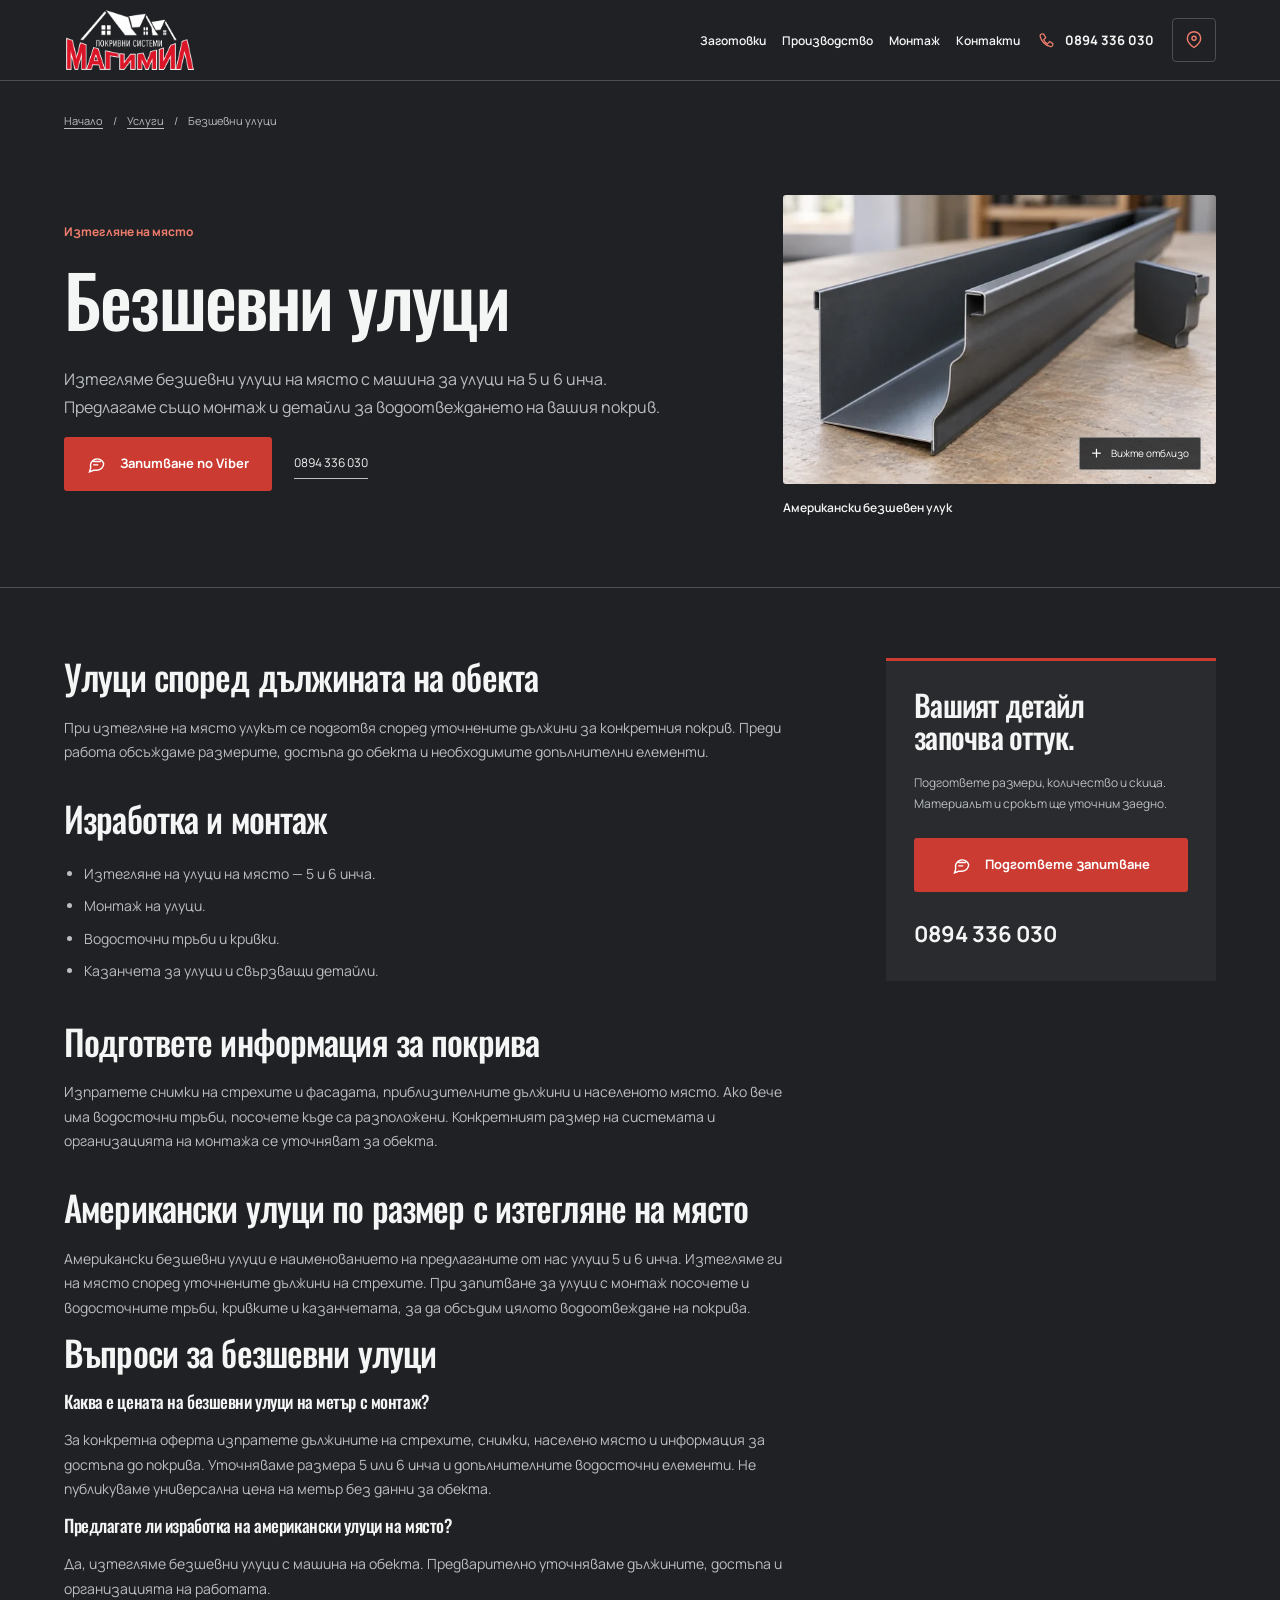
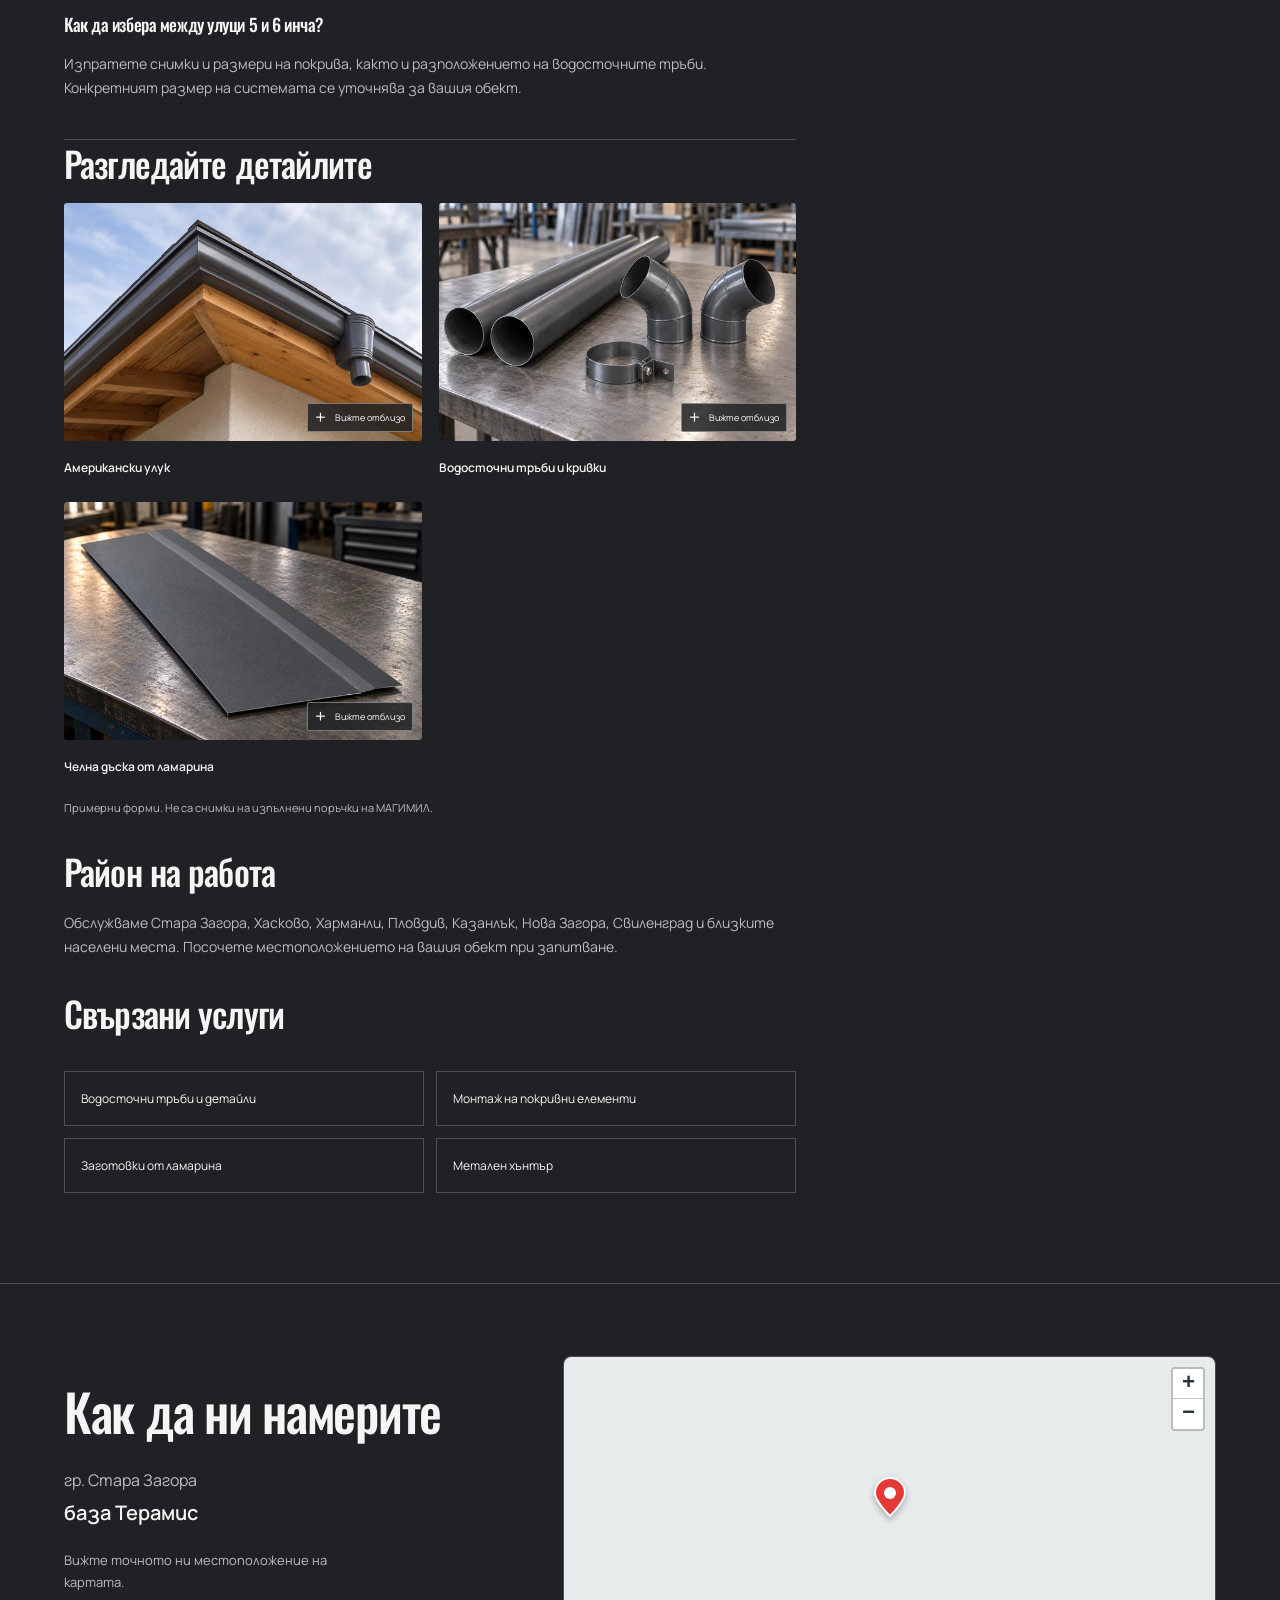
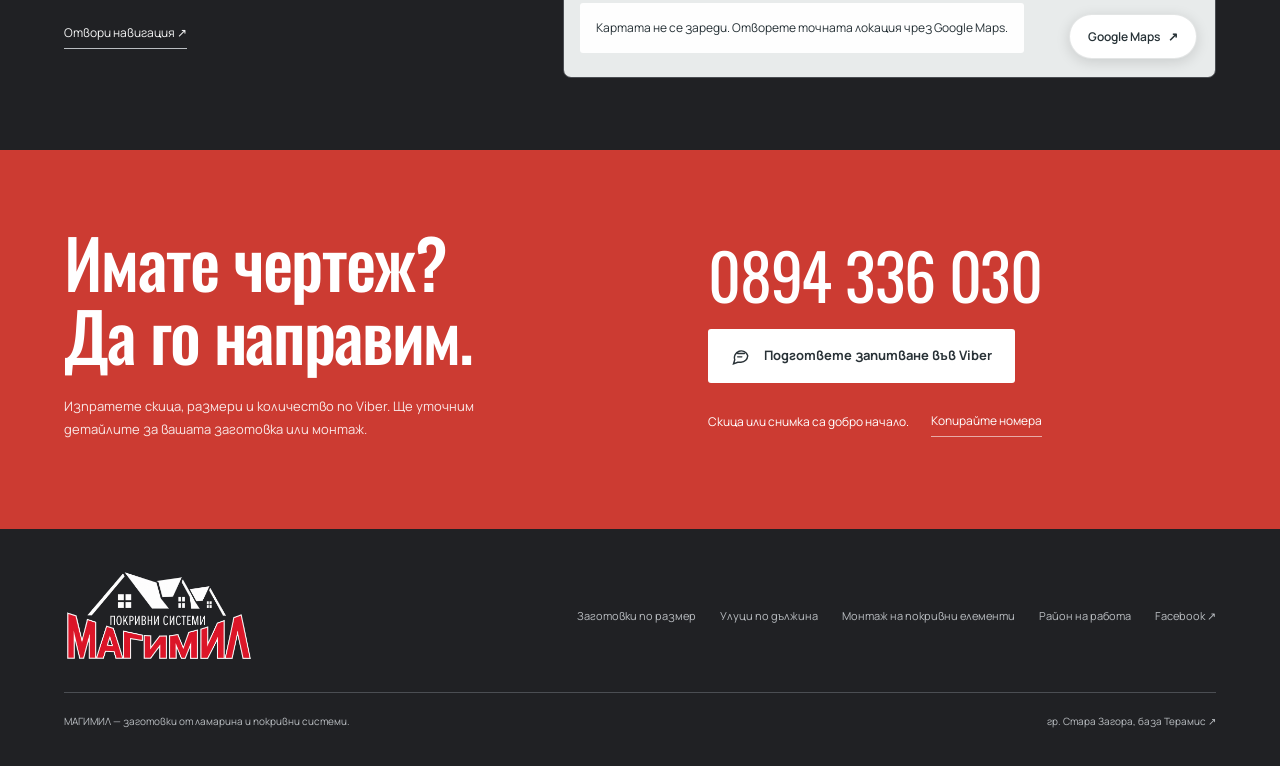
==== commit 4e8177ec: "Improve homepage SEO copy and internal link text" ====
--- a/bezshevni-uluci/index.html
+++ b/bezshevni-uluci/index.html
@@ -22,7 +22,7 @@
 <meta name="twitter:image" content="https://magimil.bg/assets/photos/gutters-1200.webp">
 <link rel="icon" type="image/svg+xml" href="../assets/favicon.svg">
 <link rel="preload" href="../assets/Oswald.ttf" as="font" type="font/ttf" crossorigin>
-<link rel="stylesheet" href="../assets/site.css?v=13">
+<link rel="stylesheet" href="../assets/site.css?v=14">
 <script type="application/ld+json">{"@context": "https://schema.org", "@graph": [{"@type": "Organization", "@id": "https://magimil.bg/#organization", "name": "МАГИМИЛ", "alternateName": "MAGIMIL", "url": "https://magimil.bg/", "logo": "https://magimil.bg/assets/magimil-logo.png", "telephone": "+359894336030", "areaServed": [{"@type": "City", "name": "Стара Загора"}, {"@type": "City", "name": "Хасково"}, {"@type": "City", "name": "Харманли"}, {"@type": "City", "name": "Пловдив"}, {"@type": "City", "name": "Казанлък"}, {"@type": "City", "name": "Нова Загора"}, {"@type": "City", "name": "Свиленград"}], "description": "Заготовки от ламарина по размер, огъване на абкант, безшевни улуци и монтаж от МАГИМИЛ.", "image": "https://magimil.bg/assets/photos/project-lakeside-roof-1200.webp", "address": {"@type": "PostalAddress", "addressLocality": "Стара Загора", "streetAddress": "база Терамис", "addressCountry": "BG"}, "location": {"@type": "Place", "name": "МАГИМИЛ — база Терамис", "hasMap": "https://maps.app.goo.gl/57j9Qv3isPY8PgmM8", "geo": {"@type": "GeoCoordinates", "latitude": 42.40707, "longitude": 25.654342}}, "sameAs": ["https://www.facebook.com/share/1FMRY89kW6/?mibextid=wwXIfr"]}, {"@type": "WebSite", "@id": "https://magimil.bg/#website", "name": "МАГИМИЛ", "url": "https://magimil.bg/", "inLanguage": "bg", "publisher": {"@id": "https://magimil.bg/#organization"}, "description": "Заготовки от ламарина по размер, огъване на абкант, безшевни улуци и монтаж от МАГИМИЛ.", "image": "https://magimil.bg/assets/photos/project-lakeside-roof-1200.webp"}, {"@type": "Service", "name": "Безшевни улуци", "alternateName": ["Американски безшевни улуци", "Улуци по размер", "Улуци с монтаж"], "description": "Американски безшевни улуци 5 и 6 инча — изтегляне на място и монтаж от МАГИМИЛ. Стара Загора, Хасково, Пловдив и региона. Изпратете скица по Viber.", "url": "https://magimil.bg/bezshevni-uluci/", "provider": {"@id": "https://magimil.bg/#organization"}, "areaServed": [{"@type": "City", "name": "Стара Загора"}, {"@type": "City", "name": "Хасково"}, {"@type": "City", "name": "Харманли"}, {"@type": "City", "name": "Пловдив"}, {"@type": "City", "name": "Казанлък"}, {"@type": "City", "name": "Нова Загора"}, {"@type": "City", "name": "Свиленград"}]}, {"@type": "BreadcrumbList", "itemListElement": [{"@type": "ListItem", "position": 1, "name": "Начало", "item": "https://magimil.bg/"}, {"@type": "ListItem", "position": 2, "name": "Безшевни улуци", "item": "https://magimil.bg/bezshevni-uluci/"}]}, {"@type": "WebPage", "@id": "https://magimil.bg/bezshevni-uluci/#webpage", "url": "https://magimil.bg/bezshevni-uluci/", "name": "Безшевни улуци 5 и 6 инча на място и монтаж | МАГИМИЛ", "description": "Американски безшевни улуци 5 и 6 инча — изтегляне на място и монтаж от МАГИМИЛ. Стара Загора, Хасково, Пловдив и региона. Изпратете скица по Viber.", "inLanguage": "bg", "isPartOf": {"@id": "https://magimil.bg/#website"}, "about": {"@id": "https://magimil.bg/#organization"}, "primaryImageOfPage": {"@type": "ImageObject", "url": "https://magimil.bg/assets/photos/gutters-1200.webp"}}]}</script>
 <script defer src="../assets/site.js?v=13">
 </script>
@@ -35,7 +35,7 @@
 <link rel="apple-touch-icon" sizes="180x180" href="../assets/apple-touch-icon.png">
 </head>
 <body><a class="skip-link" href="#main">Към съдържанието</a>
-<header class="site-header"><div class="wrap header-inner"><a class="brand" href="../" aria-label="МАГИМИЛ — начална страница"><span class="brand-logo"><img src="../assets/magimil-logo.webp?v=17" alt="МАГИМИЛ — покривни системи" width="1449" height="712" decoding="async"></span><span class="brand-caption">Заготовки от ламарина<br>и покривни системи</span></a><nav id="main-nav" class="main-nav" aria-label="Основна навигация"><a href="../#zagotovki">Заготовки</a><a href="../#proizvodstvo">Производство</a><a href="../montazh/">Монтаж</a><a href="../#kontakti">Контакти</a></nav><a class="header-phone" href="tel:+359894336030"><svg viewBox="0 0 24 24" fill="none" stroke="currentColor" stroke-width="1.7" aria-hidden="true"><path d="m8 3 3 5-3 3c1.2 2.7 2.9 4.4 5.5 5.5l3-3 4.5 3c0 3-1.6 5-4 4C9 18 5 14 3 6 2.5 3.5 5 2 8 3Z"/></svg>0894 336 030</a><a class="header-location" href="#lokatsia" aria-label="Към секцията с местоположението" title="Местоположение — база Терамис"><svg viewBox="0 0 24 24" fill="none" stroke="currentColor" stroke-width="1.7" aria-hidden="true"><path d="M20 10c0 6-8 11-8 11S4 16 4 10a8 8 0 1 1 16 0Z"/><circle cx="12" cy="10" r="2.5"/></svg><span>Местоположение</span></a><button class="menu-button" aria-label="Отворете менюто" aria-expanded="false" aria-controls="main-nav"><svg viewBox="0 0 24 24" fill="none" stroke="currentColor" stroke-width="1.7" aria-hidden="true"><path d="M3 7h18M3 12h18M3 17h18"/></svg></button></div></header><main id="main"><div class="wrap breadcrumb"><a href="../">Начало</a><span>/</span><a href="../#zagotovki">Услуги</a><span>/</span>Безшевни улуци</div><section class="detail-hero"><div class="wrap detail-grid"><div><span class="section-kicker">Изтегляне на място</span><h1>Безшевни улуци</h1><p class="detail-lead">Изтегляме безшевни улуци на място с машина за улуци на 5 и 6 инча. Предлагаме също монтаж и детайли за водоотвеждането на вашия покрив.</p><div class="actions"><button class="button" type="button" data-enquiry="Безшевни улуци"><svg viewBox="0 0 24 24" fill="none" stroke="currentColor" stroke-width="1.7" aria-hidden="true"><path d="M20 11.5a8 8 0 0 1-8 8H8l-5 2 1.5-5A8 8 0 1 1 20 11.5Z"/><path d="M8 9h8M8 13h5" stroke-linecap="round"/></svg>Запитване по Viber</button><a class="text-link" href="tel:+359894336030">0894 336 030</a></div></div><figure class="photo-figure detail-feature"><button type="button" class="photo-zoom" data-photo="../assets/photos/gutters-1200.webp?v=17" data-photo-width="1536" data-photo-real="false" data-photo-title="Американски безшевен улук" data-photo-caption="Конкретното сечение се уточнява по чертеж." aria-label="Увеличете: Американски безшевен улук"><img class="" src="../assets/photos/gutters-1200.webp?v=17" srcset="../assets/photos/gutters-600.webp?v=17 600w, ../assets/photos/gutters-1200.webp?v=17 1200w" sizes="(max-width: 600px) calc(100vw - 40px), (max-width: 850px) 85vw, 45vw" width="1536" height="1024" alt="Илюстративен кадър: Американски безшевен улук с характерен оформен преден ръб и отворено сечение" loading="eager" fetchpriority="high" decoding="async"><span class="photo-zoom-hint">Вижте отблизо</span></button><figcaption><strong>Американски безшевен улук</strong></figcaption></figure></div></section><section class="detail-content"><div class="wrap detail-content-grid"><article class="article"><h2>Улуци според дължината на обекта</h2><p>При изтегляне на място улукът се подготвя според уточнените дължини за конкретния покрив. Преди работа обсъждаме размерите, достъпа до обекта и необходимите допълнителни елементи.</p><h2>Изработка и монтаж</h2><ul><li>Изтегляне на улуци на място — 5 и 6 инча.</li><li>Монтаж на улуци.</li><li>Водосточни тръби и кривки.</li><li>Казанчета за улуци и свързващи детайли.</li></ul><h2>Подгответе информация за покрива</h2><p>Изпратете снимки на стрехите и фасадата, приблизителните дължини и населеното място. Ако вече има водосточни тръби, посочете къде са разположени. Конкретният размер на системата и организацията на монтажа се уточняват за обекта.</p><h2>Американски улуци по размер с изтегляне на място</h2><p>Американски безшевни улуци е наименованието на предлаганите от нас улуци 5 и 6 инча. Изтегляме ги на място според уточнените дължини на стрехите. При запитване за улуци с монтаж посочете и водосточните тръби, кривките и казанчетата, за да обсъдим цялото водоотвеждане на покрива.</p><section aria-labelledby="service-questions"><h2 id="service-questions">Въпроси за безшевни улуци</h2><h3>Каква е цената на безшевни улуци на метър с монтаж?</h3><p>За конкретна оферта изпратете дължините на стрехите, снимки, населено място и информация за достъпа до покрива. Уточняваме размера 5 или 6 инча и допълнителните водосточни елементи. Не публикуваме универсална цена на метър без данни за обекта.</p><h3>Предлагате ли изработка на американски улуци на място?</h3><p>Да, изтегляме безшевни улуци с машина на обекта. Предварително уточняваме дължините, достъпа и организацията на работата.</p><h3>Как да избера между улуци 5 и 6 инча?</h3><p>Изпратете снимки и размери на покрива, както и разположението на водосточните тръби. Конкретният размер на системата се уточнява за вашия обект.</p></section><section class="service-gallery" id="detail-gallery"><h2>Разгледайте детайлите</h2><div class="service-gallery-grid"><figure class="photo-figure "><button type="button" class="photo-zoom" data-photo="../assets/photos/rain-hopper-1200.webp?v=17" data-photo-width="1536" data-photo-real="false" data-photo-title="Американски улук" data-photo-caption="Конкретното сечение се уточнява по чертеж." aria-label="Увеличете: Американски улук"><img class="" src="../assets/photos/rain-hopper-1200.webp?v=17" srcset="../assets/photos/rain-hopper-600.webp?v=17 600w, ../assets/photos/rain-hopper-1200.webp?v=17 1200w" sizes="(max-width: 600px) calc(100vw - 40px), (max-width: 850px) 85vw, 45vw" width="1536" height="1024" alt="Илюстративен кадър: Американски улук в антрацит, монтиран по стрехата на къща" loading="lazy" decoding="async"><span class="photo-zoom-hint">Вижте отблизо</span></button><figcaption><strong>Американски улук</strong></figcaption></figure><figure class="photo-figure "><button type="button" class="photo-zoom" data-photo="../assets/photos/downpipes-1200.webp?v=17" data-photo-width="1536" data-photo-real="false" data-photo-title="Водосточни тръби и кривки" data-photo-caption="Конкретното сечение се уточнява по чертеж." aria-label="Увеличете: Водосточни тръби и кривки"><img class="" src="../assets/photos/downpipes-1200.webp?v=17" srcset="../assets/photos/downpipes-600.webp?v=17 600w, ../assets/photos/downpipes-1200.webp?v=17 1200w" sizes="(max-width: 600px) calc(100vw - 40px), (max-width: 850px) 85vw, 45vw" width="1536" height="1024" alt="Илюстративен кадър: Кръгли ламаринени водосточни тръби, кривки и монтажна скоба" loading="lazy" decoding="async"><span class="photo-zoom-hint">Вижте отблизо</span></button><figcaption><strong>Водосточни тръби и кривки</strong></figcaption></figure><figure class="photo-figure "><button type="button" class="photo-zoom" data-photo="../assets/photos/fascia-flashing-1200.webp?v=17" data-photo-width="1536" data-photo-real="false" data-photo-title="Челна дъска от ламарина" data-photo-caption="Конкретното сечение се уточнява по чертеж." aria-label="Увеличете: Челна дъска от ламарина"><img class="" src="../assets/photos/fascia-flashing-1200.webp?v=17" srcset="../assets/photos/fascia-flashing-600.webp?v=17 600w, ../assets/photos/fascia-flashing-1200.webp?v=17 1200w" sizes="(max-width: 600px) calc(100vw - 40px), (max-width: 850px) 85vw, 45vw" width="1536" height="1024" alt="Илюстративен кадър: Ламаринена челна дъска по предоставена мостра, с широка равна повърхност и плитка надлъжна сгъвка" loading="lazy" decoding="async"><span class="photo-zoom-hint">Вижте отблизо</span></button><figcaption><strong>Челна дъска от ламарина</strong></figcaption></figure></div><p class="photo-disclosure">Примерни форми. Не са снимки на изпълнени поръчки на МАГИМИЛ.</p></section><h2>Район на работа</h2><p>Обслужваме Стара Загора, Хасково, Харманли, Пловдив, Казанлък, Нова Загора, Свиленград и близките населени места. Посочете местоположението на вашия обект при запитване.</p><h2>Свързани услуги</h2><div class="related-links"><a href="../vodostochni-trabi-i-detayli/">Водосточни тръби и детайли</a><a href="../montazh/">Монтаж на покривни елементи</a><a href="../zagotovki-ot-lamarina/">Заготовки от ламарина</a><a href="../metalen-hantar/">Метален хънтър</a></div></article><aside class="detail-aside"><h2>Вашият детайл<br>започва оттук.</h2><p>Подгответе размери, количество и скица. Материалът и срокът ще уточним заедно.</p><button class="button" type="button" data-enquiry="Безшевни улуци"><svg viewBox="0 0 24 24" fill="none" stroke="currentColor" stroke-width="1.7" aria-hidden="true"><path d="M20 11.5a8 8 0 0 1-8 8H8l-5 2 1.5-5A8 8 0 1 1 20 11.5Z"/><path d="M8 9h8M8 13h5" stroke-linecap="round"/></svg>Подгответе запитване</button><a class="aside-phone" href="tel:+359894336030">0894 336 030</a></aside></div></section><section class="base-location" id="lokatsia" aria-labelledby="base-title"><div class="wrap base-location-grid"><div class="base-location-copy"><h2 id="base-title">Как да ни намерите</h2><address>гр. Стара Загора<br><strong>база Терамис</strong></address><p>Вижте точното ни местоположение на картата.</p><a class="text-link" href="https://maps.app.goo.gl/57j9Qv3isPY8PgmM8" target="_blank" rel="noopener">Отвори навигация <span aria-hidden="true">↗</span></a></div><div class="base-map-card"><div id="base-map" class="base-map" role="region" aria-label="Карта на МАГИМИЛ — база Терамис, Стара Загора" data-lat="42.40707" data-lng="25.654342" data-library="../assets/vendor/leaflet.min.js"><p class="base-map-status" role="status">Картата се зарежда. Можете да използвате линка за навигация.</p></div><div class="base-map-caption"><a href="https://maps.app.goo.gl/57j9Qv3isPY8PgmM8" target="_blank" rel="noopener" aria-label="Вижте локацията в Google Maps (нов раздел)">Google Maps <span aria-hidden="true">↗</span></a></div></div></div></section><section class="contact" id="kontakti" aria-labelledby="contact-title"><div class="wrap contact-grid"><div><h2 id="contact-title">Имате чертеж?<br>Да го направим.</h2><p>Изпратете скица, размери и количество по Viber. Ще уточним детайлите за вашата заготовка или монтаж.</p></div><div class="contact-actions"><a class="contact-number" href="tel:+359894336030">0894 336 030</a><button class="button" type="button" data-enquiry=""><svg viewBox="0 0 24 24" fill="none" stroke="currentColor" stroke-width="1.7" aria-hidden="true"><path d="M20 11.5a8 8 0 0 1-8 8H8l-5 2 1.5-5A8 8 0 1 1 20 11.5Z"/><path d="M8 9h8M8 13h5" stroke-linecap="round"/></svg>Подгответе запитване във Viber</button><div class="contact-secondary"><span>Скица или снимка са добро начало.</span><button class="text-link" data-copy-phone type="button" style="background:none;color:inherit;border-top:0;border-left:0;border-right:0;cursor:pointer">Копирайте номера</button></div></div></div></section></main><footer class="site-footer"><div class="wrap"><div class="footer-top"><a href="../" class="footer-title" aria-label="МАГИМИЛ — начална страница"><span class="brand-logo footer-logo"><img src="../assets/magimil-logo.webp?v=17" alt="МАГИМИЛ — покривни системи" width="1449" height="712" loading="lazy" decoding="async"></span></a><div class="footer-links"><a href="../zagotovki-ot-lamarina/">Заготовки по размер</a><a href="../bezshevni-uluci/">Безшевни улуци</a><a href="../montazh/">Монтаж</a><a href="../#rayon">Район на работа</a><a href="https://www.facebook.com/share/1FMRY89kW6/?mibextid=wwXIfr" target="_blank" rel="noopener noreferrer" aria-label="МАГИМИЛ във Facebook (отваря се в нов раздел)">Facebook ↗</a></div></div><div class="footer-bottom"><p>МАГИМИЛ — заготовки от ламарина и покривни системи.</p><a href="https://maps.app.goo.gl/57j9Qv3isPY8PgmM8" target="_blank" rel="noopener">гр. Стара Загора, база Терамис ↗</a></div></div></footer>
+<header class="site-header"><div class="wrap header-inner"><a class="brand" href="../" aria-label="МАГИМИЛ — начална страница"><span class="brand-logo"><img src="../assets/magimil-logo.webp?v=17" alt="МАГИМИЛ — покривни системи" width="1449" height="712" decoding="async"></span><span class="brand-caption">Заготовки от ламарина<br>и покривни системи</span></a><nav id="main-nav" class="main-nav" aria-label="Основна навигация"><a href="../#zagotovki">Заготовки</a><a href="../#proizvodstvo">Производство</a><a href="../montazh/">Монтаж</a><a href="../#kontakti">Контакти</a></nav><a class="header-phone" href="tel:+359894336030"><svg viewBox="0 0 24 24" fill="none" stroke="currentColor" stroke-width="1.7" aria-hidden="true"><path d="m8 3 3 5-3 3c1.2 2.7 2.9 4.4 5.5 5.5l3-3 4.5 3c0 3-1.6 5-4 4C9 18 5 14 3 6 2.5 3.5 5 2 8 3Z"/></svg>0894 336 030</a><a class="header-location" href="#lokatsia" aria-label="Към секцията с местоположението" title="Местоположение — база Терамис"><svg viewBox="0 0 24 24" fill="none" stroke="currentColor" stroke-width="1.7" aria-hidden="true"><path d="M20 10c0 6-8 11-8 11S4 16 4 10a8 8 0 1 1 16 0Z"/><circle cx="12" cy="10" r="2.5"/></svg><span>Местоположение</span></a><button class="menu-button" aria-label="Отворете менюто" aria-expanded="false" aria-controls="main-nav"><svg viewBox="0 0 24 24" fill="none" stroke="currentColor" stroke-width="1.7" aria-hidden="true"><path d="M3 7h18M3 12h18M3 17h18"/></svg></button></div></header><main id="main"><div class="wrap breadcrumb"><a href="../">Начало</a><span>/</span><a href="../#zagotovki">Услуги</a><span>/</span>Безшевни улуци</div><section class="detail-hero"><div class="wrap detail-grid"><div><span class="section-kicker">Изтегляне на място</span><h1>Безшевни улуци</h1><p class="detail-lead">Изтегляме безшевни улуци на място с машина за улуци на 5 и 6 инча. Предлагаме също монтаж и детайли за водоотвеждането на вашия покрив.</p><div class="actions"><button class="button" type="button" data-enquiry="Безшевни улуци"><svg viewBox="0 0 24 24" fill="none" stroke="currentColor" stroke-width="1.7" aria-hidden="true"><path d="M20 11.5a8 8 0 0 1-8 8H8l-5 2 1.5-5A8 8 0 1 1 20 11.5Z"/><path d="M8 9h8M8 13h5" stroke-linecap="round"/></svg>Запитване по Viber</button><a class="text-link" href="tel:+359894336030">0894 336 030</a></div></div><figure class="photo-figure detail-feature"><button type="button" class="photo-zoom" data-photo="../assets/photos/gutters-1200.webp?v=17" data-photo-width="1536" data-photo-real="false" data-photo-title="Американски безшевен улук" data-photo-caption="Конкретното сечение се уточнява по чертеж." aria-label="Увеличете: Американски безшевен улук"><img class="" src="../assets/photos/gutters-1200.webp?v=17" srcset="../assets/photos/gutters-600.webp?v=17 600w, ../assets/photos/gutters-1200.webp?v=17 1200w" sizes="(max-width: 600px) calc(100vw - 40px), (max-width: 850px) 85vw, 45vw" width="1536" height="1024" alt="Илюстративен кадър: Американски безшевен улук с характерен оформен преден ръб и отворено сечение" loading="eager" fetchpriority="high" decoding="async"><span class="photo-zoom-hint">Вижте отблизо</span></button><figcaption><strong>Американски безшевен улук</strong></figcaption></figure></div></section><section class="detail-content"><div class="wrap detail-content-grid"><article class="article"><h2>Улуци според дължината на обекта</h2><p>При изтегляне на място улукът се подготвя според уточнените дължини за конкретния покрив. Преди работа обсъждаме размерите, достъпа до обекта и необходимите допълнителни елементи.</p><h2>Изработка и монтаж</h2><ul><li>Изтегляне на улуци на място — 5 и 6 инча.</li><li>Монтаж на улуци.</li><li>Водосточни тръби и кривки.</li><li>Казанчета за улуци и свързващи детайли.</li></ul><h2>Подгответе информация за покрива</h2><p>Изпратете снимки на стрехите и фасадата, приблизителните дължини и населеното място. Ако вече има водосточни тръби, посочете къде са разположени. Конкретният размер на системата и организацията на монтажа се уточняват за обекта.</p><h2>Американски улуци по размер с изтегляне на място</h2><p>Американски безшевни улуци е наименованието на предлаганите от нас улуци 5 и 6 инча. Изтегляме ги на място според уточнените дължини на стрехите. При запитване за улуци с монтаж посочете и водосточните тръби, кривките и казанчетата, за да обсъдим цялото водоотвеждане на покрива.</p><section aria-labelledby="service-questions"><h2 id="service-questions">Въпроси за безшевни улуци</h2><h3>Каква е цената на безшевни улуци на метър с монтаж?</h3><p>За конкретна оферта изпратете дължините на стрехите, снимки, населено място и информация за достъпа до покрива. Уточняваме размера 5 или 6 инча и допълнителните водосточни елементи. Не публикуваме универсална цена на метър без данни за обекта.</p><h3>Предлагате ли изработка на американски улуци на място?</h3><p>Да, изтегляме безшевни улуци с машина на обекта. Предварително уточняваме дължините, достъпа и организацията на работата.</p><h3>Как да избера между улуци 5 и 6 инча?</h3><p>Изпратете снимки и размери на покрива, както и разположението на водосточните тръби. Конкретният размер на системата се уточнява за вашия обект.</p></section><section class="service-gallery" id="detail-gallery"><h2>Разгледайте детайлите</h2><div class="service-gallery-grid"><figure class="photo-figure "><button type="button" class="photo-zoom" data-photo="../assets/photos/rain-hopper-1200.webp?v=17" data-photo-width="1536" data-photo-real="false" data-photo-title="Американски улук" data-photo-caption="Конкретното сечение се уточнява по чертеж." aria-label="Увеличете: Американски улук"><img class="" src="../assets/photos/rain-hopper-1200.webp?v=17" srcset="../assets/photos/rain-hopper-600.webp?v=17 600w, ../assets/photos/rain-hopper-1200.webp?v=17 1200w" sizes="(max-width: 600px) calc(100vw - 40px), (max-width: 850px) 85vw, 45vw" width="1536" height="1024" alt="Илюстративен кадър: Американски улук в антрацит, монтиран по стрехата на къща" loading="lazy" decoding="async"><span class="photo-zoom-hint">Вижте отблизо</span></button><figcaption><strong>Американски улук</strong></figcaption></figure><figure class="photo-figure "><button type="button" class="photo-zoom" data-photo="../assets/photos/downpipes-1200.webp?v=17" data-photo-width="1536" data-photo-real="false" data-photo-title="Водосточни тръби и кривки" data-photo-caption="Конкретното сечение се уточнява по чертеж." aria-label="Увеличете: Водосточни тръби и кривки"><img class="" src="../assets/photos/downpipes-1200.webp?v=17" srcset="../assets/photos/downpipes-600.webp?v=17 600w, ../assets/photos/downpipes-1200.webp?v=17 1200w" sizes="(max-width: 600px) calc(100vw - 40px), (max-width: 850px) 85vw, 45vw" width="1536" height="1024" alt="Илюстративен кадър: Кръгли ламаринени водосточни тръби, кривки и монтажна скоба" loading="lazy" decoding="async"><span class="photo-zoom-hint">Вижте отблизо</span></button><figcaption><strong>Водосточни тръби и кривки</strong></figcaption></figure><figure class="photo-figure "><button type="button" class="photo-zoom" data-photo="../assets/photos/fascia-flashing-1200.webp?v=17" data-photo-width="1536" data-photo-real="false" data-photo-title="Челна дъска от ламарина" data-photo-caption="Конкретното сечение се уточнява по чертеж." aria-label="Увеличете: Челна дъска от ламарина"><img class="" src="../assets/photos/fascia-flashing-1200.webp?v=17" srcset="../assets/photos/fascia-flashing-600.webp?v=17 600w, ../assets/photos/fascia-flashing-1200.webp?v=17 1200w" sizes="(max-width: 600px) calc(100vw - 40px), (max-width: 850px) 85vw, 45vw" width="1536" height="1024" alt="Илюстративен кадър: Ламаринена челна дъска по предоставена мостра, с широка равна повърхност и плитка надлъжна сгъвка" loading="lazy" decoding="async"><span class="photo-zoom-hint">Вижте отблизо</span></button><figcaption><strong>Челна дъска от ламарина</strong></figcaption></figure></div><p class="photo-disclosure">Примерни форми. Не са снимки на изпълнени поръчки на МАГИМИЛ.</p></section><h2>Район на работа</h2><p>Обслужваме Стара Загора, Хасково, Харманли, Пловдив, Казанлък, Нова Загора, Свиленград и близките населени места. Посочете местоположението на вашия обект при запитване.</p><h2>Свързани услуги</h2><div class="related-links"><a href="../vodostochni-trabi-i-detayli/">Водосточни тръби и детайли</a><a href="../montazh/">Монтаж на покривни елементи</a><a href="../zagotovki-ot-lamarina/">Заготовки от ламарина</a><a href="../metalen-hantar/">Метален хънтър</a></div></article><aside class="detail-aside"><h2>Вашият детайл<br>започва оттук.</h2><p>Подгответе размери, количество и скица. Материалът и срокът ще уточним заедно.</p><button class="button" type="button" data-enquiry="Безшевни улуци"><svg viewBox="0 0 24 24" fill="none" stroke="currentColor" stroke-width="1.7" aria-hidden="true"><path d="M20 11.5a8 8 0 0 1-8 8H8l-5 2 1.5-5A8 8 0 1 1 20 11.5Z"/><path d="M8 9h8M8 13h5" stroke-linecap="round"/></svg>Подгответе запитване</button><a class="aside-phone" href="tel:+359894336030">0894 336 030</a></aside></div></section><section class="base-location" id="lokatsia" aria-labelledby="base-title"><div class="wrap base-location-grid"><div class="base-location-copy"><h2 id="base-title">Как да ни намерите</h2><address>гр. Стара Загора<br><strong>база Терамис</strong></address><p>Вижте точното ни местоположение на картата.</p><a class="text-link" href="https://maps.app.goo.gl/57j9Qv3isPY8PgmM8" target="_blank" rel="noopener">Отвори навигация <span aria-hidden="true">↗</span></a></div><div class="base-map-card"><div id="base-map" class="base-map" role="region" aria-label="Карта на МАГИМИЛ — база Терамис, Стара Загора" data-lat="42.40707" data-lng="25.654342" data-library="../assets/vendor/leaflet.min.js"><p class="base-map-status" role="status">Картата се зарежда. Можете да използвате линка за навигация.</p></div><div class="base-map-caption"><a href="https://maps.app.goo.gl/57j9Qv3isPY8PgmM8" target="_blank" rel="noopener" aria-label="Вижте локацията в Google Maps (нов раздел)">Google Maps <span aria-hidden="true">↗</span></a></div></div></div></section><section class="contact" id="kontakti" aria-labelledby="contact-title"><div class="wrap contact-grid"><div><h2 id="contact-title">Имате чертеж?<br>Да го направим.</h2><p>Изпратете скица, размери и количество по Viber. Ще уточним детайлите за вашата заготовка или монтаж.</p></div><div class="contact-actions"><a class="contact-number" href="tel:+359894336030">0894 336 030</a><button class="button" type="button" data-enquiry=""><svg viewBox="0 0 24 24" fill="none" stroke="currentColor" stroke-width="1.7" aria-hidden="true"><path d="M20 11.5a8 8 0 0 1-8 8H8l-5 2 1.5-5A8 8 0 1 1 20 11.5Z"/><path d="M8 9h8M8 13h5" stroke-linecap="round"/></svg>Подгответе запитване във Viber</button><div class="contact-secondary"><span>Скица или снимка са добро начало.</span><button class="text-link" data-copy-phone type="button" style="background:none;color:inherit;border-top:0;border-left:0;border-right:0;cursor:pointer">Копирайте номера</button></div></div></div></section></main><footer class="site-footer"><div class="wrap"><div class="footer-top"><a href="../" class="footer-title" aria-label="МАГИМИЛ — начална страница"><span class="brand-logo footer-logo"><img src="../assets/magimil-logo.webp?v=17" alt="МАГИМИЛ — покривни системи" width="1449" height="712" loading="lazy" decoding="async"></span></a><div class="footer-links"><a href="../zagotovki-ot-lamarina/">Заготовки по размер</a><a href="../bezshevni-uluci/">Улуци по дължина</a><a href="../montazh/">Монтаж на покривни елементи</a><a href="../#rayon">Район на работа</a><a href="https://www.facebook.com/share/1FMRY89kW6/?mibextid=wwXIfr" target="_blank" rel="noopener noreferrer" aria-label="МАГИМИЛ във Facebook (отваря се в нов раздел)">Facebook ↗</a></div></div><div class="footer-bottom"><p>МАГИМИЛ — заготовки от ламарина и покривни системи.</p><a href="https://maps.app.goo.gl/57j9Qv3isPY8PgmM8" target="_blank" rel="noopener">гр. Стара Загора, база Терамис ↗</a></div></div></footer>
 <nav class="mobile-contact" aria-label="Бърза връзка"><a class="button button-outline" href="tel:+359894336030"><svg viewBox="0 0 24 24" fill="none" stroke="currentColor" stroke-width="1.7" aria-hidden="true"><path d="m8 3 3 5-3 3c1.2 2.7 2.9 4.4 5.5 5.5l3-3 4.5 3c0 3-1.6 5-4 4C9 18 5 14 3 6 2.5 3.5 5 2 8 3Z"/></svg>Обадете се</a><button class="button" type="button" data-enquiry=""><svg viewBox="0 0 24 24" fill="none" stroke="currentColor" stroke-width="1.7" aria-hidden="true"><path d="M20 11.5a8 8 0 0 1-8 8H8l-5 2 1.5-5A8 8 0 1 1 20 11.5Z"/><path d="M8 9h8M8 13h5" stroke-linecap="round"/></svg>Чертеж по Viber</button></nav>
 <dialog id="viber-dialog" aria-labelledby="dialog-title"><div class="dialog-header"><h2 id="dialog-title">Да уточним детайла.</h2><button class="close-dialog" data-close-dialog aria-label="Затворете запитването">×</button></div><p class="dialog-note">Допълнете текста, копирайте го и го поставете във Viber. Приложете чертежа или снимката директно в разговора. Този сайт не изпраща съобщения и файлове.</p><label for="enquiry-message" class="field-label">Вашето запитване</label><textarea id="enquiry-message">Здравейте, МАГИМИЛ!
 Интересувам се от заготовки от ламарина.
--- a/assets/site.css
+++ b/assets/site.css
@@ -49,3 +49,6 @@
 @media(max-width:850px){.header-location{width:44px;height:44px;padding:0}.header-location span{display:none}}
 @media(max-width:600px){.header-location{width:40px;height:40px;min-height:40px}.site-header .header-inner{gap:8px}.site-header .header-inner{width:calc(100% - 24px)}.header-phone{font-size:11px;gap:5px}}
 @media(max-width:360px){.site-header .brand-logo{width:80px}.site-header .header-inner{gap:6px}.header-phone svg{display:none}}
+
+/* Keep the service name as the link text while the whole card stays clickable. */
+.product-with-photo{position:relative}.product-link:after{content:"";position:absolute;inset:0}.product-with-photo:focus-within{outline:3px solid var(--soft);outline-offset:5px}
